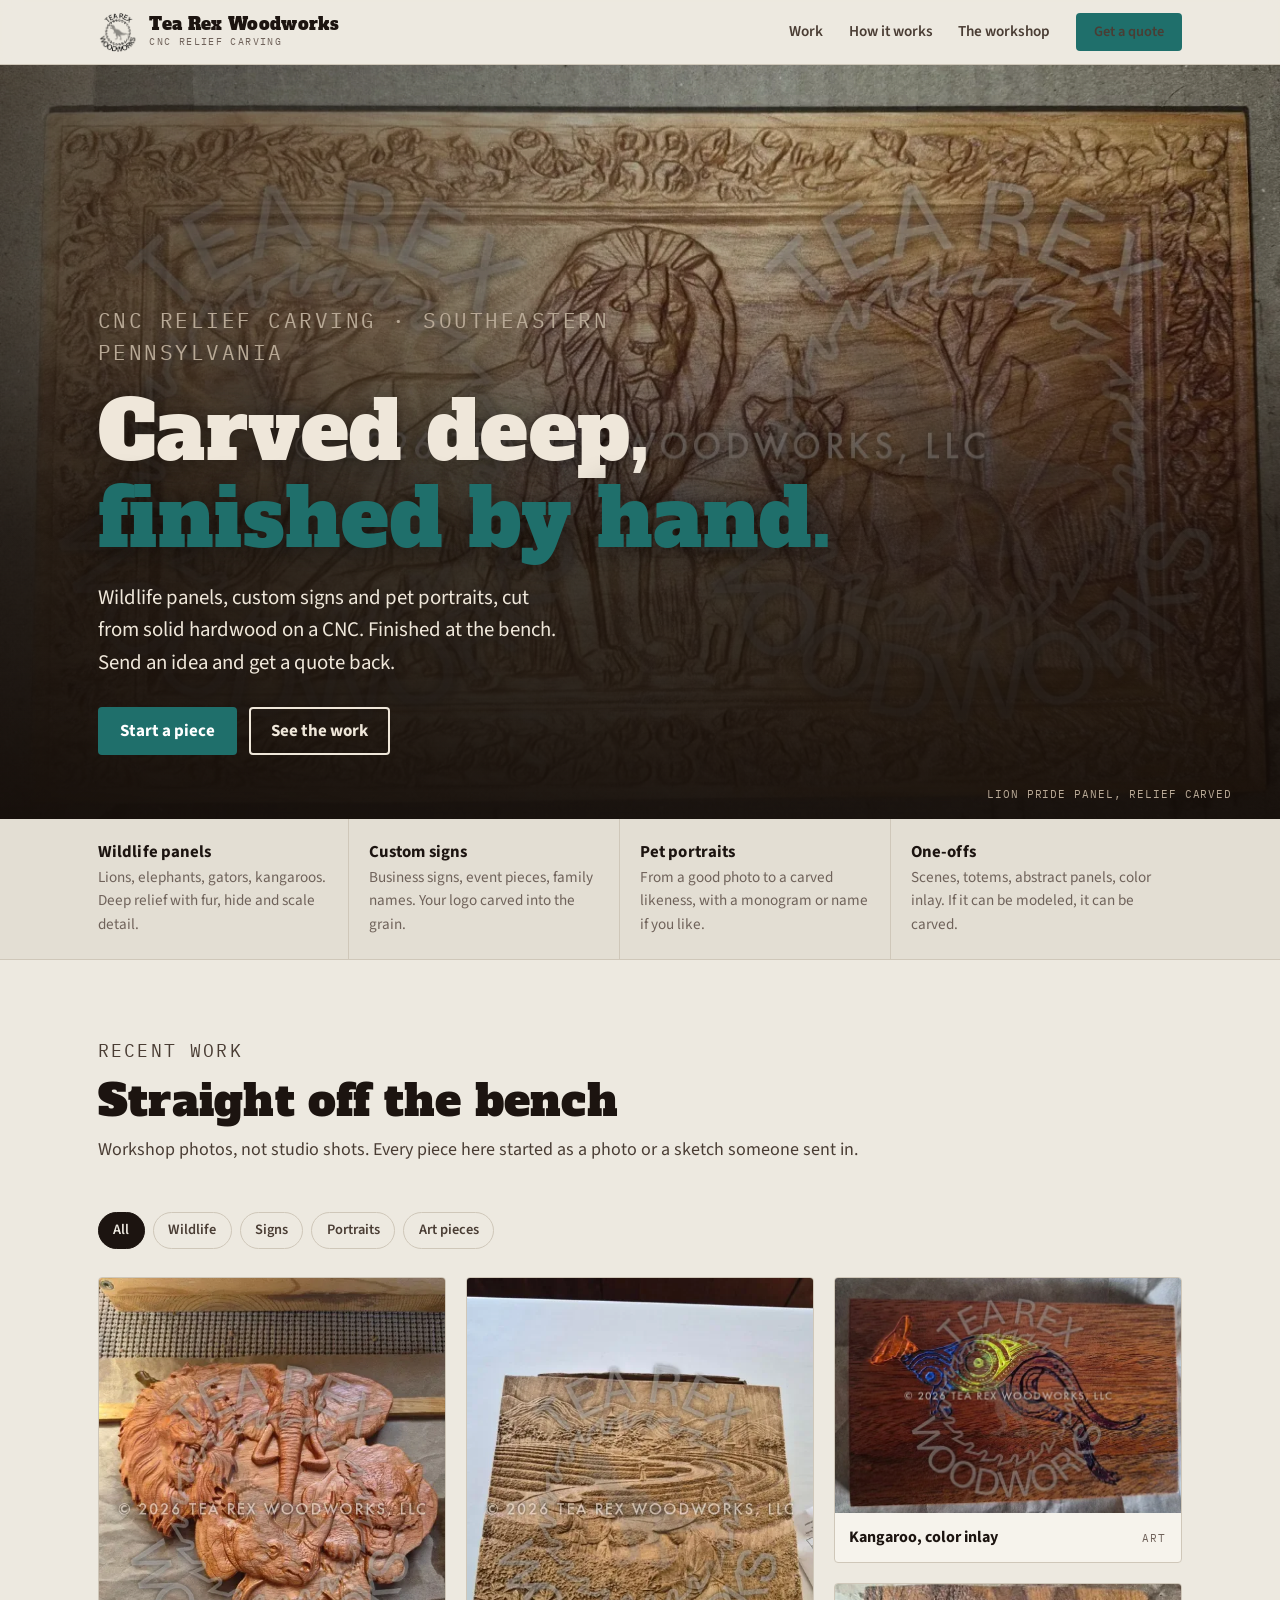
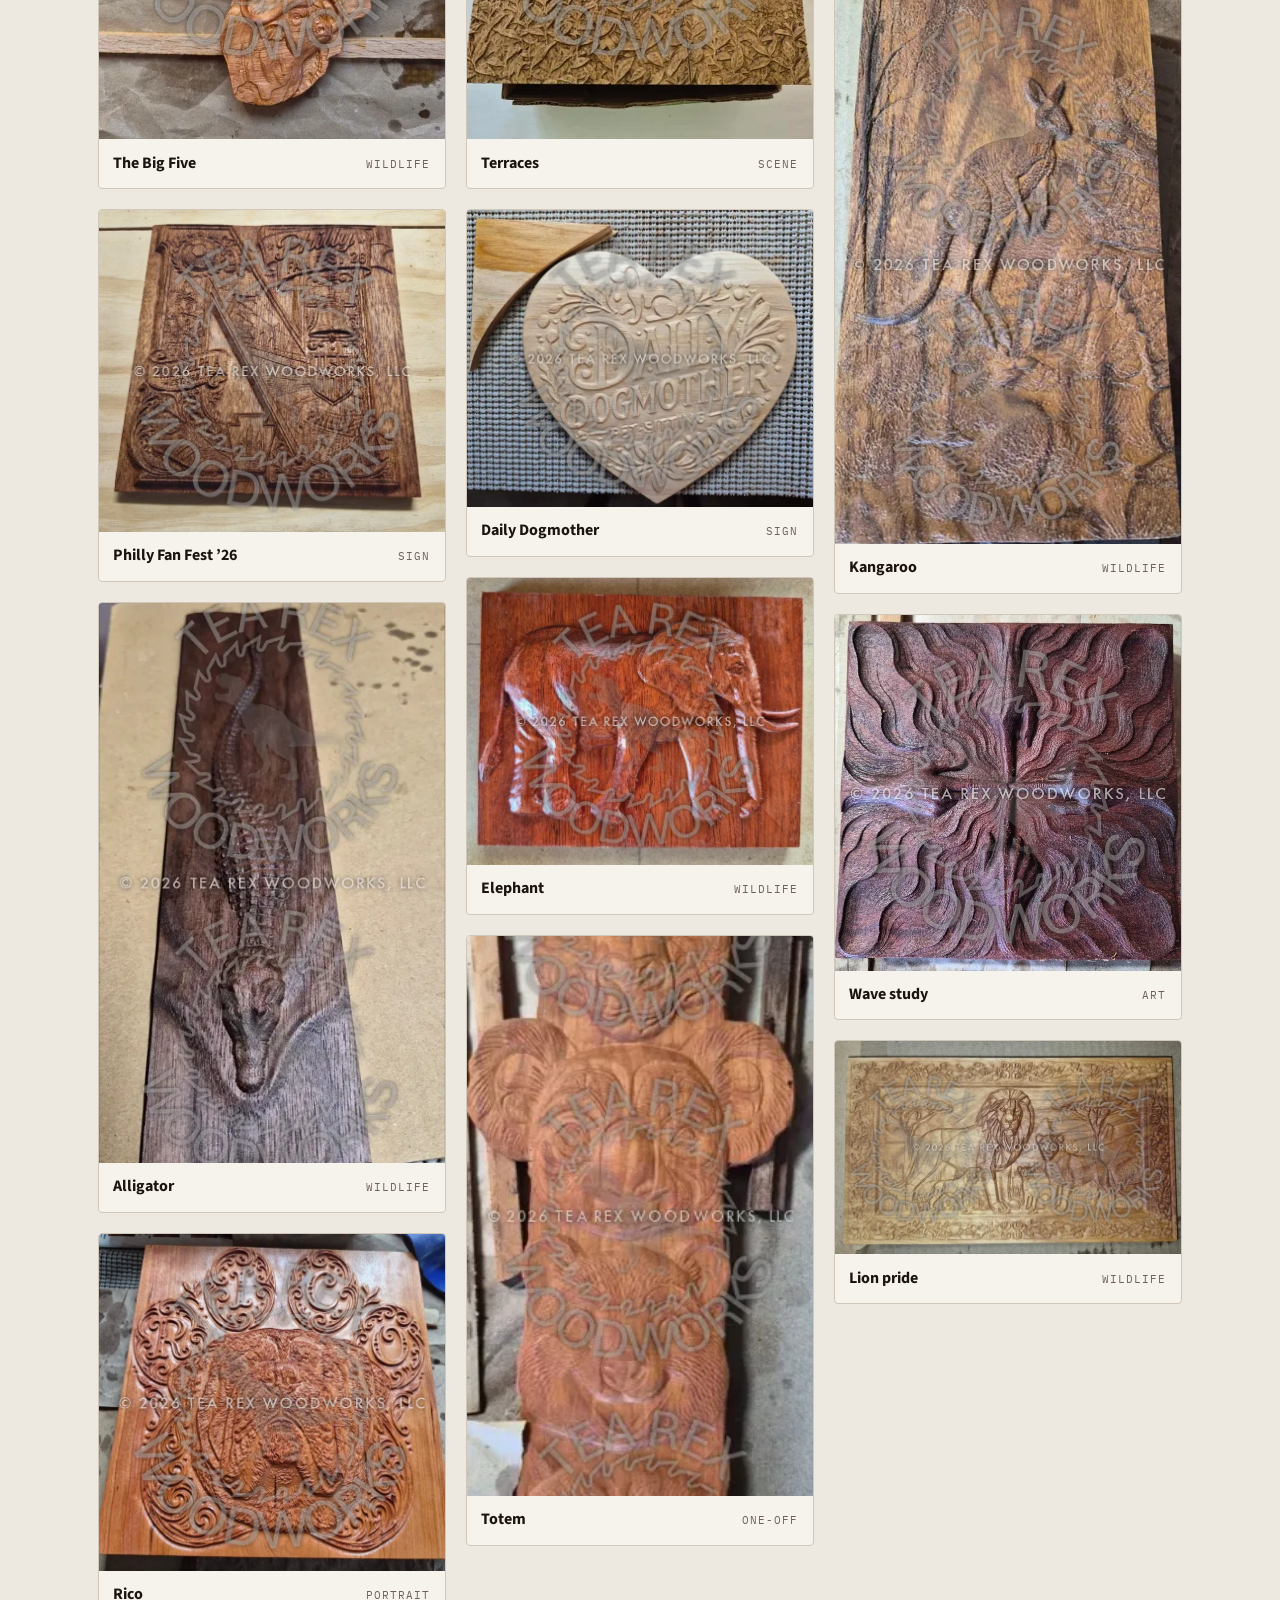
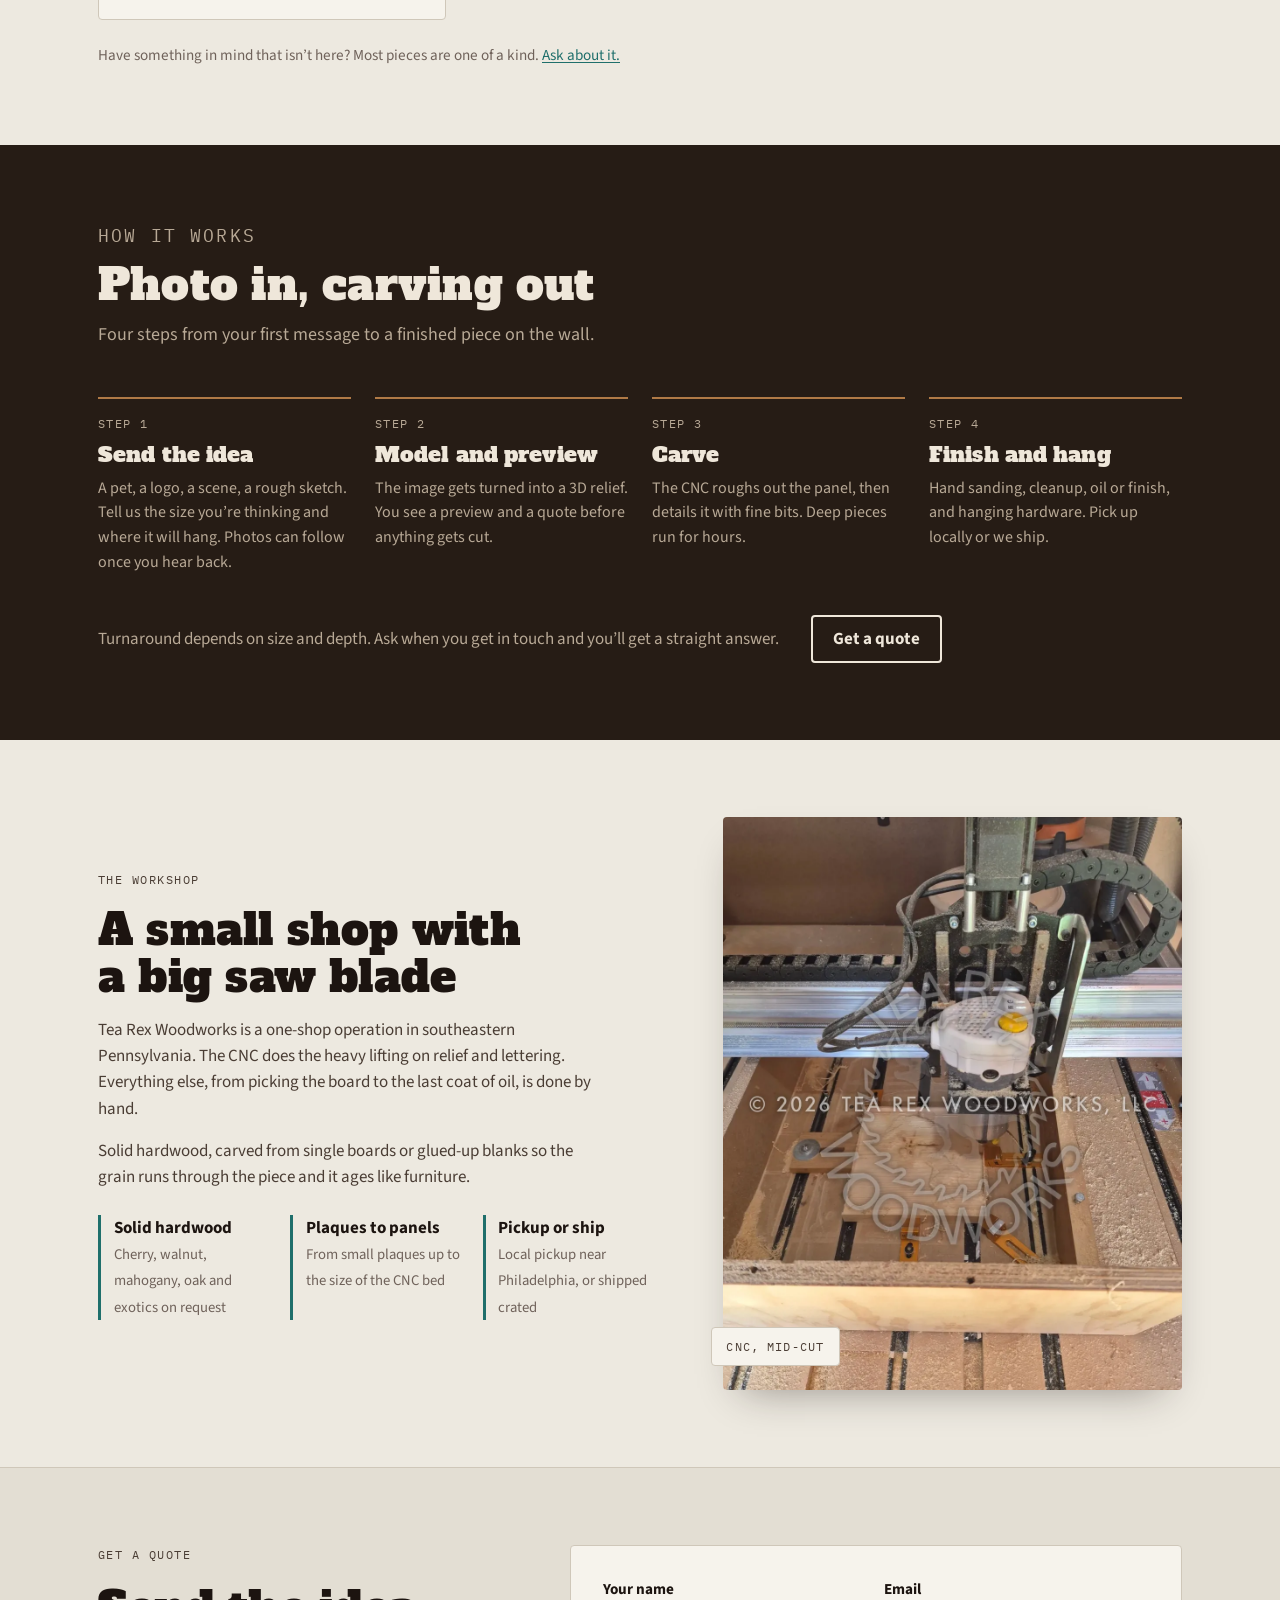
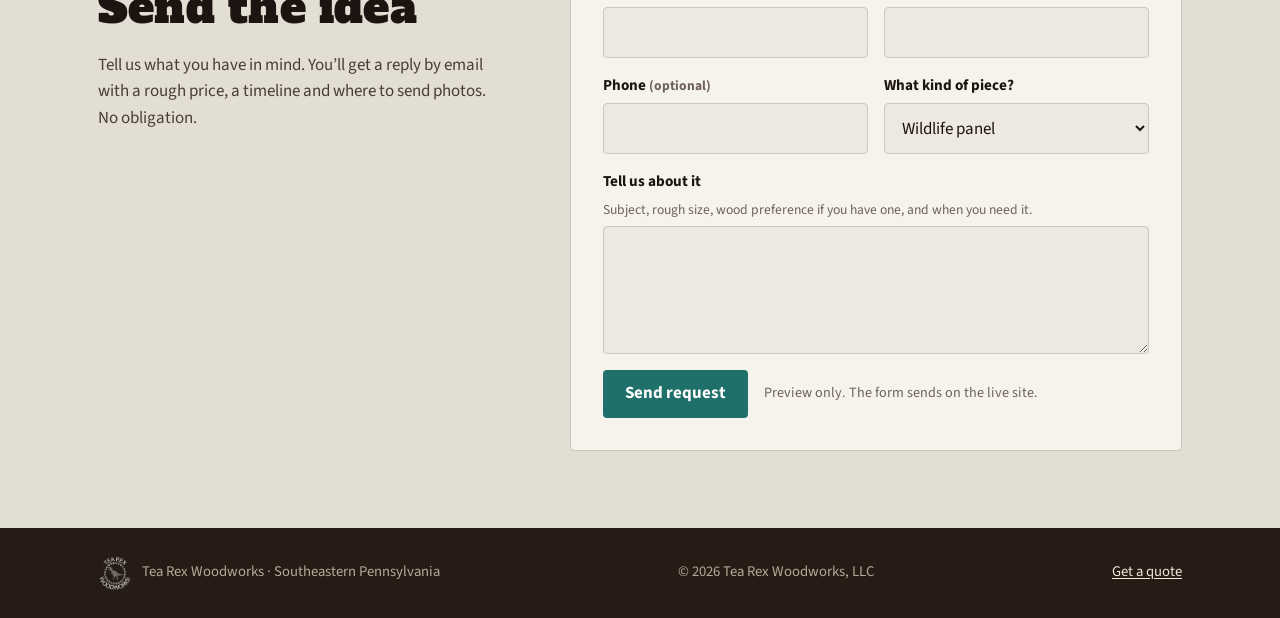
==== site/index.html @ a5a2b612 "copyright Signed-off-by: Kevin Griffin <griffin.kev@gmail.com>" ====
<!doctype html>
<html lang="en">
<head>
<meta charset="utf-8">
<meta name="viewport" content="width=device-width, initial-scale=1, viewport-fit=cover">
<title>Tea Rex Woodworks</title>
<meta name="description" content="CNC relief carvings, custom carved signs and pet portraits, cut from solid hardwood and hand-finished in southeastern Pennsylvania. Send an idea, get a quote.">
<meta property="og:title" content="Tea Rex Woodworks">
<meta property="og:description" content="Relief carvings, custom signs and portraits in solid hardwood. Carved deep, finished by hand.">
<meta property="og:image" content="img/lion-pride-v2-1400.webp">
<meta property="og:type" content="website">
<link rel="icon" href="img/logo-black.png" type="image/png">
<link rel="preconnect" href="https://fonts.googleapis.com">
<link rel="preconnect" href="https://fonts.gstatic.com" crossorigin>
<link rel="stylesheet" href="https://fonts.googleapis.com/css2?family=Alfa+Slab+One&family=IBM+Plex+Mono:wght@400;500&family=Source+Sans+3:ital,wght@0,400;0,600;0,700;1,400&display=swap">
<link rel="stylesheet" href="css/site.css?v=20260923c">
</head>
<body>
<a class="skip" href="#work">Skip to the work</a>

<header class="site-header">
  <div class="wrap">
    <a class="brand" href="#top" aria-label="Tea Rex Woodworks, home">
      <img src="img/logo-black.png" alt="" width="40" height="40" class="logo-light">
      <span class="brand-name">Tea Rex Woodworks<small>CNC relief carving</small></span>
    </a>
    <button class="nav-toggle" aria-expanded="false" aria-controls="nav" aria-label="Menu">
      <svg width="22" height="22" viewBox="0 0 22 22" fill="none" stroke="currentColor" stroke-width="2" stroke-linecap="round" aria-hidden="true"><path d="M3 6h16M3 11h16M3 16h16"/></svg>
    </button>
    <nav class="nav" id="nav" aria-label="Site">
      <a href="#work">Work</a>
      <a href="#process">How it works</a>
      <a href="#shop">The workshop</a>
      <a href="#contact" class="btn btn-primary">Get a quote</a>
    </nav>
  </div>
</header>

<main id="top">

  <section class="hero" aria-labelledby="hero-title">
    <img class="hero-img" src="img/lion-pride-v2-1400.webp" alt="Relief carving of a lion, lioness and cubs under acacia trees, framed by a carved vine border" width="1400" height="862" fetchpriority="high">
    <div class="wrap">
      <p class="eyebrow">CNC relief carving · Southeastern Pennsylvania</p>
      <h1 id="hero-title">Carved deep, <em>finished by hand.</em></h1>
      <p>Wildlife panels, custom signs and pet portraits, cut from solid hardwood on a CNC. Finished at the bench. Send an idea and get a quote back.</p>
      <div class="hero-cta">
        <a class="btn btn-primary" href="#contact">Start a piece</a>
        <a class="btn btn-ghost" href="#work">See the work</a>
      </div>
    </div>
    <span class="hero-caption">Lion pride panel, relief carved</span>
  </section>

  <section class="makes" aria-label="What we make">
    <div class="wrap">
      <div class="makes-item">
        <h3>Wildlife panels</h3>
        <p>Lions, elephants, gators, kangaroos. Deep relief with fur, hide and scale detail.</p>
      </div>
      <div class="makes-item">
        <h3>Custom signs</h3>
        <p>Business signs, event pieces, family names. Your logo carved into the grain.</p>
      </div>
      <div class="makes-item">
        <h3>Pet portraits</h3>
        <p>From a good photo to a carved likeness, with a monogram or name if you like.</p>
      </div>
      <div class="makes-item">
        <h3>One-offs</h3>
        <p>Scenes, totems, abstract panels, color inlay. If it can be modeled, it can be carved.</p>
      </div>
    </div>
  </section>

  <section class="section" id="work" aria-labelledby="work-title">
    <div class="wrap">
      <div class="section-head">
        <p class="eyebrow">Recent work</p>
        <h2 id="work-title">Straight off the bench</h2>
        <p>Workshop photos, not studio shots. Every piece here started as a photo or a sketch someone sent in.</p>
      </div>

      <div class="filters" role="group" aria-label="Filter the gallery">
        <button class="filter" data-filter="all" aria-pressed="true">All</button>
        <button class="filter" data-filter="wildlife" aria-pressed="false">Wildlife</button>
        <button class="filter" data-filter="signs" aria-pressed="false">Signs</button>
        <button class="filter" data-filter="portraits" aria-pressed="false">Portraits</button>
        <button class="filter" data-filter="art" aria-pressed="false">Art pieces</button>
      </div>

      <div class="gallery">
        <figure class="piece" data-kind="wildlife">
          <button type="button" data-full="img/big-five-v2-1400.webp"><img src="img/big-five-v2-700.webp" alt="Relief carving of the Big Five: lion, elephant, leopard, rhino and buffalo, arranged in one panel" width="700" height="933" loading="lazy"></button>
          <figcaption><strong>The Big Five</strong><span>Wildlife</span></figcaption>
        </figure>
        <figure class="piece" data-kind="signs">
          <button type="button" data-full="img/philly-sign-v2-1400.webp"><img src="img/philly-sign-v2-700.webp" alt="Carved sign for Philly Fan Fest 26 with a large letter N, soccer crest and Philadelphia landmarks" width="700" height="651" loading="lazy"></button>
          <figcaption><strong>Philly Fan Fest ’26</strong><span>Sign</span></figcaption>
        </figure>
        <figure class="piece" data-kind="wildlife">
          <button type="button" data-full="img/alligator-v2-1400.webp"><img src="img/alligator-v2-700.webp" alt="Tall narrow panel with an alligator carved in relief, viewed from above" width="700" height="1120" loading="lazy"></button>
          <figcaption><strong>Alligator</strong><span>Wildlife</span></figcaption>
        </figure>
        <figure class="piece" data-kind="portraits">
          <button type="button" data-full="img/rico-portrait-v2-1400.webp"><img src="img/rico-portrait-v2-700.webp" alt="Carved portrait of a dog named Rico inside a paw print, with the letters R I C O in the toes" width="700" height="683" loading="lazy"></button>
          <figcaption><strong>Rico</strong><span>Portrait</span></figcaption>
        </figure>
        <figure class="piece" data-kind="art">
          <button type="button" data-full="img/terraces-v2-1400.webp"><img src="img/terraces-v2-700.webp" alt="Relief carving of rice terraces with workers, a pagoda and mountains" width="700" height="933" loading="lazy"></button>
          <figcaption><strong>Terraces</strong><span>Scene</span></figcaption>
        </figure>
        <figure class="piece" data-kind="signs">
          <button type="button" data-full="img/dogmother-sign-v2-1400.webp"><img src="img/dogmother-sign-v2-700.webp" alt="Heart-shaped carved sign reading Daily Dogmother Pet Sitting with floral lettering" width="700" height="623" loading="lazy"></button>
          <figcaption><strong>Daily Dogmother</strong><span>Sign</span></figcaption>
        </figure>
        <figure class="piece" data-kind="wildlife">
          <button type="button" data-full="img/elephant-v2-1400.webp"><img src="img/elephant-v2-700.webp" alt="Elephant carved in relief on a reddish hardwood panel" width="700" height="582" loading="lazy"></button>
          <figcaption><strong>Elephant</strong><span>Wildlife</span></figcaption>
        </figure>
        <figure class="piece" data-kind="art">
          <button type="button" data-full="img/totem-v2-1400.webp"><img src="img/totem-v2-700.webp" alt="Tall carved totem with stacked animal faces" width="700" height="2013" loading="lazy"></button>
          <figcaption><strong>Totem</strong><span>One-off</span></figcaption>
        </figure>
        <figure class="piece" data-kind="art">
          <button type="button" data-full="img/kangaroo-color-v2-1400.webp"><img src="img/kangaroo-color-v2-700.webp" alt="Kangaroo in dot-work style carved into dark wood and filled with blue, yellow and orange color" width="700" height="476" loading="lazy"></button>
          <figcaption><strong>Kangaroo, color inlay</strong><span>Art</span></figcaption>
        </figure>
        <figure class="piece" data-kind="wildlife">
          <button type="button" data-full="img/kangaroo-relief-v2-1400.webp"><img src="img/kangaroo-relief-v2-700.webp" alt="Kangaroo carved in relief among bush and rocks on a figured hardwood board" width="700" height="1139" loading="lazy"></button>
          <figcaption><strong>Kangaroo</strong><span>Wildlife</span></figcaption>
        </figure>
        <figure class="piece" data-kind="art">
          <button type="button" data-full="img/wave-panel-v2-1400.webp"><img src="img/wave-panel-v2-700.webp" alt="Square panel of deep purple wood carved with flowing wave ridges meeting at the center" width="700" height="720" loading="lazy"></button>
          <figcaption><strong>Wave study</strong><span>Art</span></figcaption>
        </figure>
        <figure class="piece" data-kind="wildlife">
          <button type="button" data-full="img/lion-pride-v2-1400.webp"><img src="img/lion-pride-v2-700.webp" alt="Lion pride relief panel with a carved vine border" width="700" height="431" loading="lazy"></button>
          <figcaption><strong>Lion pride</strong><span>Wildlife</span></figcaption>
        </figure>
      </div>
      <p class="gallery-note">Have something in mind that isn’t here? Most pieces are one of a kind. <a href="#contact">Ask about it.</a></p>
    </div>
  </section>

  <section class="section process" id="process" aria-labelledby="process-title">
    <div class="wrap">
      <div class="section-head">
        <p class="eyebrow">How it works</p>
        <h2 id="process-title">Photo in, carving out</h2>
        <p>Four steps from your first message to a finished piece on the wall.</p>
      </div>
      <ol class="steps">
        <li class="step">
          <h3>Send the idea</h3>
          <p>A pet, a logo, a scene, a rough sketch. Tell us the size you’re thinking and where it will hang. Photos can follow once you hear back.</p>
        </li>
        <li class="step">
          <h3>Model and preview</h3>
          <p>The image gets turned into a 3D relief. You see a preview and a quote before anything gets cut.</p>
        </li>
        <li class="step">
          <h3>Carve</h3>
          <p>The CNC roughs out the panel, then details it with fine bits. Deep pieces run for hours.</p>
        </li>
        <li class="step">
          <h3>Finish and hang</h3>
          <p>Hand sanding, cleanup, oil or finish, and hanging hardware. Pick up locally or we ship.</p>
        </li>
      </ol>
      <div class="process-foot">
        <p>Turnaround depends on size and depth. Ask when you get in touch and you’ll get a straight answer.</p>
        <a class="btn btn-ghost" href="#contact">Get a quote</a>
      </div>
    </div>
  </section>

  <section class="section shop" id="shop" aria-labelledby="shop-title">
    <div class="wrap">
      <div class="shop-copy">
        <p class="eyebrow">The workshop</p>
        <h2 id="shop-title">A small shop with a big saw blade</h2>
        <p>Tea Rex Woodworks is a one-shop operation in southeastern Pennsylvania. The CNC does the heavy lifting on relief and lettering. Everything else, from picking the board to the last coat of oil, is done by hand.</p>
        <p>Solid hardwood, carved from single boards or glued-up blanks so the grain runs through the piece and it ages like furniture.</p>
        <ul class="facts">
          <li><strong>Solid hardwood</strong><span>Cherry, walnut, mahogany, oak and exotics on request</span></li>
          <li><strong>Plaques to panels</strong><span>From small plaques up to the size of the CNC bed</span></li>
          <li><strong>Pickup or ship</strong><span>Local pickup near Philadelphia, or shipped crated</span></li>
        </ul>
      </div>
      <div class="shop-img">
        <img src="img/cnc-shop-v2-1400.webp" alt="The CNC router mid-cut, spindle over a hardwood blank with the gantry and dust in view" width="1400" height="1867" loading="lazy">
        <span class="badge">CNC, mid-cut</span>
      </div>
    </div>
  </section>

  <section class="section contact" id="contact" aria-labelledby="contact-title">
    <div class="wrap">
      <div class="contact-side">
        <p class="eyebrow">Get a quote</p>
        <h2 id="contact-title">Send the idea</h2>
        <p>Tell us what you have in mind. You’ll get a reply by email with a rough price, a timeline and where to send photos. No obligation.</p>
      </div>
      <form class="form" id="quote-form" action="contact.php" method="POST">
        <p class="form-status" id="form-status" role="status" hidden></p>
        <input type="hidden" name="_t" id="f-t" value="">
        <input type="text" name="_honey" class="honey" tabindex="-1" autocomplete="off" aria-hidden="true">
        <div class="form-row">
          <div class="field">
            <label for="f-name">Your name</label>
            <input id="f-name" name="name" type="text" autocomplete="name" required maxlength="120">
          </div>
          <div class="field">
            <label for="f-email">Email</label>
            <input id="f-email" name="email" type="email" autocomplete="email" required>
          </div>
        </div>
        <div class="form-row">
          <div class="field">
            <label for="f-phone">Phone <small>(optional)</small></label>
            <input id="f-phone" name="phone" type="tel" autocomplete="tel">
          </div>
          <div class="field">
            <label for="f-kind">What kind of piece?</label>
            <select id="f-kind" name="kind">
              <option>Wildlife panel</option>
              <option>Custom sign</option>
              <option>Pet portrait</option>
              <option>Something else</option>
            </select>
          </div>
        </div>
        <div class="field">
          <label for="f-details">Tell us about it</label>
          <small>Subject, rough size, wood preference if you have one, and when you need it.</small>
          <textarea id="f-details" name="details" required minlength="8"></textarea>
        </div>
        <div class="form-foot">
          <button class="btn btn-primary" type="submit">Send request</button>
          <small id="form-note">Replies come from the shop’s email, usually within a couple of days.</small>
        </div>
      </form>
    </div>
  </section>

</main>

<footer class="site-footer">
  <div class="wrap">
    <div class="footer-brand">
      <img src="img/logo-white.png" alt="" width="34" height="34">
      <span>Tea Rex Woodworks · Southeastern Pennsylvania</span>
    </div>
    <span>&copy; 2026 Tea Rex Woodworks, LLC</span>
    <span><a href="#contact">Get a quote</a></span>
  </div>
</footer>

<dialog class="lightbox" id="lightbox" aria-label="Larger view">
  <div class="lightbox-inner">
    <img alt="">
    <div class="lightbox-bar">
      <button type="button" data-prev aria-label="Previous">&#8592;</button>
      <span class="lightbox-caption"></span>
      <button type="button" data-next aria-label="Next">&#8594;</button>
      <button type="button" data-close aria-label="Close">&#215;</button>
    </div>
  </div>
</dialog>

<script src="js/site.js?v=20260923c" defer></script>
</body>
</html>
---- site/css/site.css ----
/* Tea Rex Woodworks — site styles
   Tokens first (light), then dark overrides. Components only use tokens. */

:root {
  --ink: #1c1410;
  --ink-2: #4a3d34;
  --muted: #6f625a;
  --ground: #ede9e0;
  --ground-2: #e3ded3;
  --surface: #f6f3ec;
  --line: #cfc7b9;
  --dark: #261c15;
  --dark-2: #33261d;
  --on-dark: #efe7da;
  --on-dark-muted: #b8a996;
  --accent: #1f6f6b;
  --accent-ink: #ffffff;
  --accent-soft: #d9ebe9;
  --wood: #b07a46;
  --focus: #1f6f6b;
  --shadow: 0 18px 40px -20px rgba(28, 20, 16, .45);
  --logo-invert: 0;

  --display: "Alfa Slab One", "Rockwell", "Roboto Slab", Georgia, serif;
  --body: "Source Sans 3", "Source Sans Pro", "Helvetica Neue", Arial, sans-serif;
  --mono: "IBM Plex Mono", "SFMono-Regular", Menlo, Consolas, monospace;

  --measure: 62ch;
  --gutter: clamp(16px, 4vw, 48px);
  --wrap: 1180px;
  --radius: 4px;
  color-scheme: light;
}

@media (prefers-color-scheme: dark) {
  :root:not([data-theme="light"]) {
    --ink: #efe7da;
    --ink-2: #d5c9b8;
    --muted: #a99b88;
    --ground: #17110e;
    --ground-2: #1f1712;
    --surface: #241b15;
    --line: #3f3128;
    --dark: #0f0b09;
    --dark-2: #1a1310;
    --on-dark: #efe7da;
    --on-dark-muted: #a99b88;
    --accent: #5fb8b1;
    --accent-ink: #0f1c1b;
    --accent-soft: #1d3634;
    --wood: #c8905a;
    --focus: #5fb8b1;
    --shadow: 0 18px 40px -20px rgba(0, 0, 0, .8);
    --logo-invert: 1;
    color-scheme: dark;
  }
}
:root[data-theme="dark"] {
  --ink: #efe7da;
  --ink-2: #d5c9b8;
  --muted: #a99b88;
  --ground: #17110e;
  --ground-2: #1f1712;
  --surface: #241b15;
  --line: #3f3128;
  --dark: #0f0b09;
  --dark-2: #1a1310;
  --on-dark: #efe7da;
  --on-dark-muted: #a99b88;
  --accent: #5fb8b1;
  --accent-ink: #0f1c1b;
  --accent-soft: #1d3634;
  --wood: #c8905a;
  --focus: #5fb8b1;
  --shadow: 0 18px 40px -20px rgba(0, 0, 0, .8);
  --logo-invert: 1;
  color-scheme: dark;
}

/* ---------- base ---------- */
*, *::before, *::after { box-sizing: border-box; }
html { scroll-behavior: smooth; -webkit-text-size-adjust: 100%; }
@media (prefers-reduced-motion: reduce) {
  html { scroll-behavior: auto; }
  *, *::before, *::after { animation: none !important; transition: none !important; }
}
body {
  margin: 0;
  background: var(--ground);
  color: var(--ink);
  font-family: var(--body);
  font-size: 1.0625rem;
  line-height: 1.55;
  font-optical-sizing: auto;
}
img { max-width: 100%; height: auto; display: block; }
a { color: var(--accent); text-underline-offset: .15em; }
a:hover { text-decoration-thickness: 2px; }
:focus-visible { outline: 3px solid var(--focus); outline-offset: 3px; }
button { font: inherit; }
h1, h2, h3 { font-family: var(--display); font-weight: 400; line-height: 1.08; margin: 0; text-wrap: balance; letter-spacing: .005em; }
h2 { font-size: clamp(1.75rem, 1.2rem + 2.4vw, 2.75rem); }
h3 { font-size: 1.25rem; font-family: var(--body); font-weight: 700; line-height: 1.25; }
p { margin: 0; max-width: var(--measure); }
.eyebrow {
  font-family: var(--mono);
  font-size: .78rem;
  letter-spacing: .12em;
  text-transform: uppercase;
  color: var(--wood);
}
.wrap { width: min(var(--wrap), 100%); margin-inline: auto; padding-inline: var(--gutter); }
.section { padding-block: clamp(3.5rem, 6vw, 6.5rem); }
/* Anchor targets clear the sticky header. */
.section, .makes, #quote-form, #top { scroll-margin-top: 72px; }
.section-head { display: grid; gap: .75rem; margin-bottom: clamp(2rem, 4vw, 3rem); }
.section-head p { color: var(--ink-2); font-size: 1.125rem; max-width: none; }
.skip {
  position: absolute; left: 1rem; top: -4rem; z-index: 100;
  background: var(--accent); color: var(--accent-ink); padding: .5rem .9rem; border-radius: var(--radius);
}
.skip:focus { top: 1rem; }

/* ---------- buttons ---------- */
.btn {
  display: inline-flex; align-items: center; gap: .5rem;
  padding: .8rem 1.25rem;
  border-radius: var(--radius);
  border: 2px solid transparent;
  font-weight: 700; text-decoration: none; cursor: pointer;
  line-height: 1.1;
  transition: transform .15s ease, background-color .15s ease, border-color .15s ease;
}
.btn:hover { transform: translateY(-1px); }
.btn-primary { background: var(--accent); color: var(--accent-ink); }
.btn-primary:hover { text-decoration: none; }
.btn-ghost { background: transparent; color: inherit; border-color: currentColor; }
.btn-ghost:hover { text-decoration: none; }

/* ---------- header ---------- */
.site-header {
  position: sticky; top: env(safe-area-inset-top, 0px); z-index: 50;
  background: color-mix(in srgb, var(--ground) 88%, transparent);
  backdrop-filter: blur(10px); -webkit-backdrop-filter: blur(10px);
  border-bottom: 1px solid var(--line);
}
.site-header .wrap { display: flex; align-items: center; justify-content: space-between; gap: 1rem; min-height: 64px; }
.brand { display: flex; align-items: center; gap: .7rem; text-decoration: none; color: var(--ink); }
.brand img { width: 40px; height: 40px; filter: invert(var(--logo-invert)); }
.brand-name { font-family: var(--display); font-size: 1.05rem; letter-spacing: .02em; line-height: 1; }
.brand-name small { display: block; font-family: var(--mono); font-size: .62rem; letter-spacing: .14em; color: var(--muted); margin-top: .25rem; text-transform: uppercase; }
.nav { display: flex; align-items: center; gap: clamp(.75rem, 2vw, 1.75rem); }
.nav a { color: var(--ink-2); text-decoration: none; font-weight: 600; font-size: .95rem; }
.nav a:hover { color: var(--accent); }
.nav .btn { padding: .55rem 1rem; font-size: .9rem; }
.nav-toggle { display: none; }
@media (max-width: 760px) {
  .nav-toggle {
    display: inline-grid; place-items: center; width: 44px; height: 44px;
    background: none; border: 1px solid var(--line); border-radius: var(--radius); color: var(--ink); cursor: pointer;
  }
  .nav {
    position: absolute; left: 0; right: 0; top: 100%;
    flex-direction: column; align-items: stretch; gap: 0;
    background: var(--surface); border-bottom: 1px solid var(--line);
    padding: .5rem var(--gutter) 1rem;
  }
  .nav[hidden] { display: none; }
  .nav a { padding: .8rem 0; border-bottom: 1px solid var(--line); }
  .nav .btn { margin-top: .75rem; justify-content: center; border-bottom: 0; }
}

/* ---------- hero ---------- */
.hero { position: relative; background: var(--dark); color: var(--on-dark); overflow: hidden; }
.hero-img { position: absolute; inset: 0; width: 100%; height: 100%; object-fit: cover; object-position: center 40%; opacity: .92; }
.hero::after {
  content: ""; position: absolute; inset: 0;
  background:
    linear-gradient(to top, rgba(20, 13, 9, .95) 0%, rgba(20, 13, 9, .72) 38%, rgba(20, 13, 9, .18) 70%, rgba(20, 13, 9, .05) 100%),
    linear-gradient(to right, rgba(20, 13, 9, .55), transparent 60%);
}
.hero .wrap {
  position: relative; z-index: 1;
  display: grid; gap: 1.25rem;
  padding-block: clamp(9rem, 22vw, 15rem) clamp(2.5rem, 5vw, 4rem);
}
.hero .eyebrow { color: var(--on-dark-muted); }
.hero h1 {
  font-size: clamp(2.4rem, 1.6rem + 4.6vw, 5rem);
  max-width: 14ch;
  text-shadow: 0 2px 30px rgba(0, 0, 0, .45);
}
.hero h1 em { font-style: normal; color: var(--accent); }
.hero p { font-size: clamp(1.05rem, 1rem + .5vw, 1.3rem); color: var(--on-dark); max-width: 46ch; }
.hero-cta { display: flex; flex-wrap: wrap; gap: .75rem; margin-top: .5rem; }
.hero .btn-ghost { color: var(--on-dark); }
.hero-caption {
  position: absolute; right: var(--gutter); bottom: 1rem; z-index: 1;
  font-family: var(--mono); font-size: .7rem; letter-spacing: .08em; text-transform: uppercase; color: var(--on-dark-muted);
}
@media (max-width: 640px) { .hero-caption { display: none; } }

/* ---------- what we make (strip) ---------- */
.makes { border-bottom: 1px solid var(--line); background: var(--ground-2); }
.makes .wrap { display: grid; grid-template-columns: repeat(auto-fit, minmax(210px, 1fr)); gap: 0; }
.makes-item { padding: 1.4rem 1.25rem 1.4rem 0; border-right: 1px solid var(--line); margin-right: 1.25rem; }
.makes-item:last-child { border-right: 0; margin-right: 0; }
.makes-item h3 { font-size: 1.05rem; margin-bottom: .2rem; }
.makes-item p { color: var(--muted); font-size: .95rem; }
@media (max-width: 760px) {
  .makes-item { border-right: 0; margin-right: 0; border-bottom: 1px solid var(--line); padding: 1rem 0; }
  .makes-item:last-child { border-bottom: 0; }
}

/* ---------- gallery ---------- */
.filters { display: flex; flex-wrap: wrap; gap: .5rem; margin-bottom: 1.75rem; }
.filter {
  background: transparent; color: var(--ink-2); border: 1px solid var(--line);
  border-radius: 999px; padding: .4rem .9rem; cursor: pointer; font-weight: 600; font-size: .9rem;
}
.filter[aria-pressed="true"] { background: var(--ink); color: var(--ground); border-color: var(--ink); }
.filter:hover { border-color: var(--ink-2); }
.gallery { columns: 3; column-gap: 1.25rem; }
@media (max-width: 960px) { .gallery { columns: 2; } }
@media (max-width: 560px) { .gallery { columns: 1; } }
.piece {
  break-inside: avoid; margin: 0 0 1.25rem;
  background: var(--surface); border: 1px solid var(--line); border-radius: var(--radius); overflow: hidden;
}
.piece[hidden] { display: none; }
.piece button {
  display: block; width: 100%; padding: 0; margin: 0; border: 0; background: none; cursor: zoom-in; text-align: left; color: inherit;
}
.piece img { width: 100%; max-height: 560px; object-fit: cover; transition: transform .35s ease; }
.piece button:hover img { transform: scale(1.02); }
.piece figcaption { display: flex; justify-content: space-between; align-items: baseline; gap: 1rem; padding: .7rem .9rem .8rem; }
.piece figcaption strong { font-weight: 700; font-size: 1rem; }
.piece figcaption span { font-family: var(--mono); font-size: .7rem; letter-spacing: .1em; text-transform: uppercase; color: var(--muted); white-space: nowrap; }
.gallery-note { margin-top: 1.5rem; color: var(--muted); font-size: .95rem; max-width: none; }

/* ---------- lightbox ---------- */
.lightbox { border: 0; padding: 0; background: transparent; max-width: min(96vw, 1400px); max-height: 96vh; }
.lightbox::backdrop { background: rgba(10, 6, 4, .92); }
.lightbox-inner { display: grid; gap: .75rem; justify-items: center; }
.lightbox img { max-height: 84vh; width: auto; max-width: 96vw; border-radius: var(--radius); box-shadow: var(--shadow); }
.lightbox-bar { display: flex; gap: 1rem; align-items: center; color: #efe7da; font-family: var(--mono); font-size: .85rem; }
.lightbox-bar button {
  background: rgba(255, 255, 255, .1); color: #efe7da; border: 1px solid rgba(255, 255, 255, .3);
  border-radius: 999px; width: 40px; height: 40px; cursor: pointer;
}
.lightbox-bar button:hover { background: rgba(255, 255, 255, .22); }

/* ---------- process ---------- */
.process { background: var(--dark); color: var(--on-dark); }
.process .eyebrow { color: var(--wood); }
.process .section-head p { color: var(--on-dark-muted); }
.steps { display: grid; grid-template-columns: repeat(4, 1fr); gap: 1.5rem; counter-reset: step; list-style: none; margin: 0; padding: 0; }
@media (max-width: 960px) { .steps { grid-template-columns: repeat(2, 1fr); } }
@media (max-width: 520px) { .steps { grid-template-columns: 1fr; } }
.step { border-top: 2px solid var(--wood); padding-top: 1rem; display: grid; gap: .5rem; align-content: start; }
.step::before {
  counter-increment: step; content: "Step " counter(step);
  font-family: var(--mono); font-size: .72rem; letter-spacing: .12em; text-transform: uppercase; color: var(--on-dark-muted);
}
.step h3 { font-family: var(--display); font-weight: 400; font-size: 1.35rem; }
.step p { color: var(--on-dark-muted); font-size: 1rem; }
.process-foot { margin-top: 2.5rem; display: flex; flex-wrap: wrap; gap: 1rem 2rem; align-items: center; color: var(--on-dark-muted); }
.process-foot p { max-width: none; }
.process-foot .btn-ghost { color: var(--on-dark); }

/* ---------- shop / about ---------- */
.shop .wrap { display: grid; grid-template-columns: 1.1fr .9fr; gap: clamp(2rem, 5vw, 5rem); align-items: center; }
@media (max-width: 860px) { .shop .wrap { grid-template-columns: 1fr; } }
.shop-copy { display: grid; gap: 1rem; }
.shop-copy p { color: var(--ink-2); }
.shop-img { position: relative; }
.shop-img img { border-radius: var(--radius); box-shadow: var(--shadow); aspect-ratio: 4 / 5; object-fit: cover; width: 100%; }
.shop-img .badge {
  position: absolute; left: -.75rem; bottom: 1.5rem;
  background: var(--surface); border: 1px solid var(--line); border-radius: var(--radius);
  padding: .6rem .9rem; font-family: var(--mono); font-size: .72rem; letter-spacing: .1em; text-transform: uppercase; color: var(--ink-2);
  box-shadow: var(--shadow);
}
.facts { display: grid; grid-template-columns: repeat(3, 1fr); gap: 1rem; margin-top: .5rem; padding: 0; list-style: none; }
@media (max-width: 480px) { .facts { grid-template-columns: 1fr; } }
.facts li { border-left: 3px solid var(--accent); padding-left: .8rem; }
.facts strong { display: block; font-weight: 700; }
.facts span { color: var(--muted); font-size: .92rem; }

/* ---------- contact ---------- */
.contact { background: var(--ground-2); border-top: 1px solid var(--line); }
.contact .wrap { display: grid; grid-template-columns: .8fr 1.2fr; gap: clamp(2rem, 5vw, 5rem); }
@media (max-width: 860px) { .contact .wrap { grid-template-columns: 1fr; } }
.contact-side { display: grid; gap: 1.25rem; align-content: start; }
.contact-side p { color: var(--ink-2); }
.direct-line { font-weight: 700; font-size: 1.15rem; }
.direct-line a { color: var(--ink); text-decoration: none; }
.direct-line a:hover { color: var(--accent); }
.form { display: grid; gap: 1rem; background: var(--surface); border: 1px solid var(--line); border-radius: var(--radius); padding: clamp(1.25rem, 3vw, 2rem); }
.form-row { display: grid; grid-template-columns: 1fr 1fr; gap: 1rem; }
@media (max-width: 520px) { .form-row { grid-template-columns: 1fr; } }
.field { display: grid; gap: .35rem; }
.field label { font-weight: 700; font-size: .95rem; }
.field small { color: var(--muted); font-size: .85rem; }
.field input, .field select, .field textarea {
  font: inherit; color: var(--ink); background: var(--ground);
  border: 1px solid var(--line); border-radius: var(--radius); padding: .7rem .8rem; width: 100%;
}
.field textarea { min-height: 8rem; resize: vertical; }
.field input:focus, .field select:focus, .field textarea:focus { border-color: var(--accent); }
.form-foot { display: flex; flex-wrap: wrap; align-items: center; gap: 1rem; }
.form-foot small { color: var(--muted); }
.form-status { padding: .7rem .9rem; border-radius: var(--radius); font-weight: 600; border: 1px solid var(--line); outline: none; }
.form-status.is-ok { background: var(--accent-soft); color: var(--ink); border-color: var(--accent); }
.form-status.is-err { background: var(--surface); color: var(--ink); border-color: var(--wood); }
.honey { position: absolute; left: -9999px; }

/* ---------- footer ---------- */
.site-footer { background: var(--dark); color: var(--on-dark-muted); font-size: .92rem; }
.site-footer .wrap { display: flex; flex-wrap: wrap; justify-content: space-between; align-items: center; gap: 1rem; padding-block: 1.75rem; }
.site-footer a { color: var(--on-dark); }
.site-footer img { width: 34px; height: 34px; opacity: .85; }
.footer-brand { display: flex; align-items: center; gap: .6rem; }
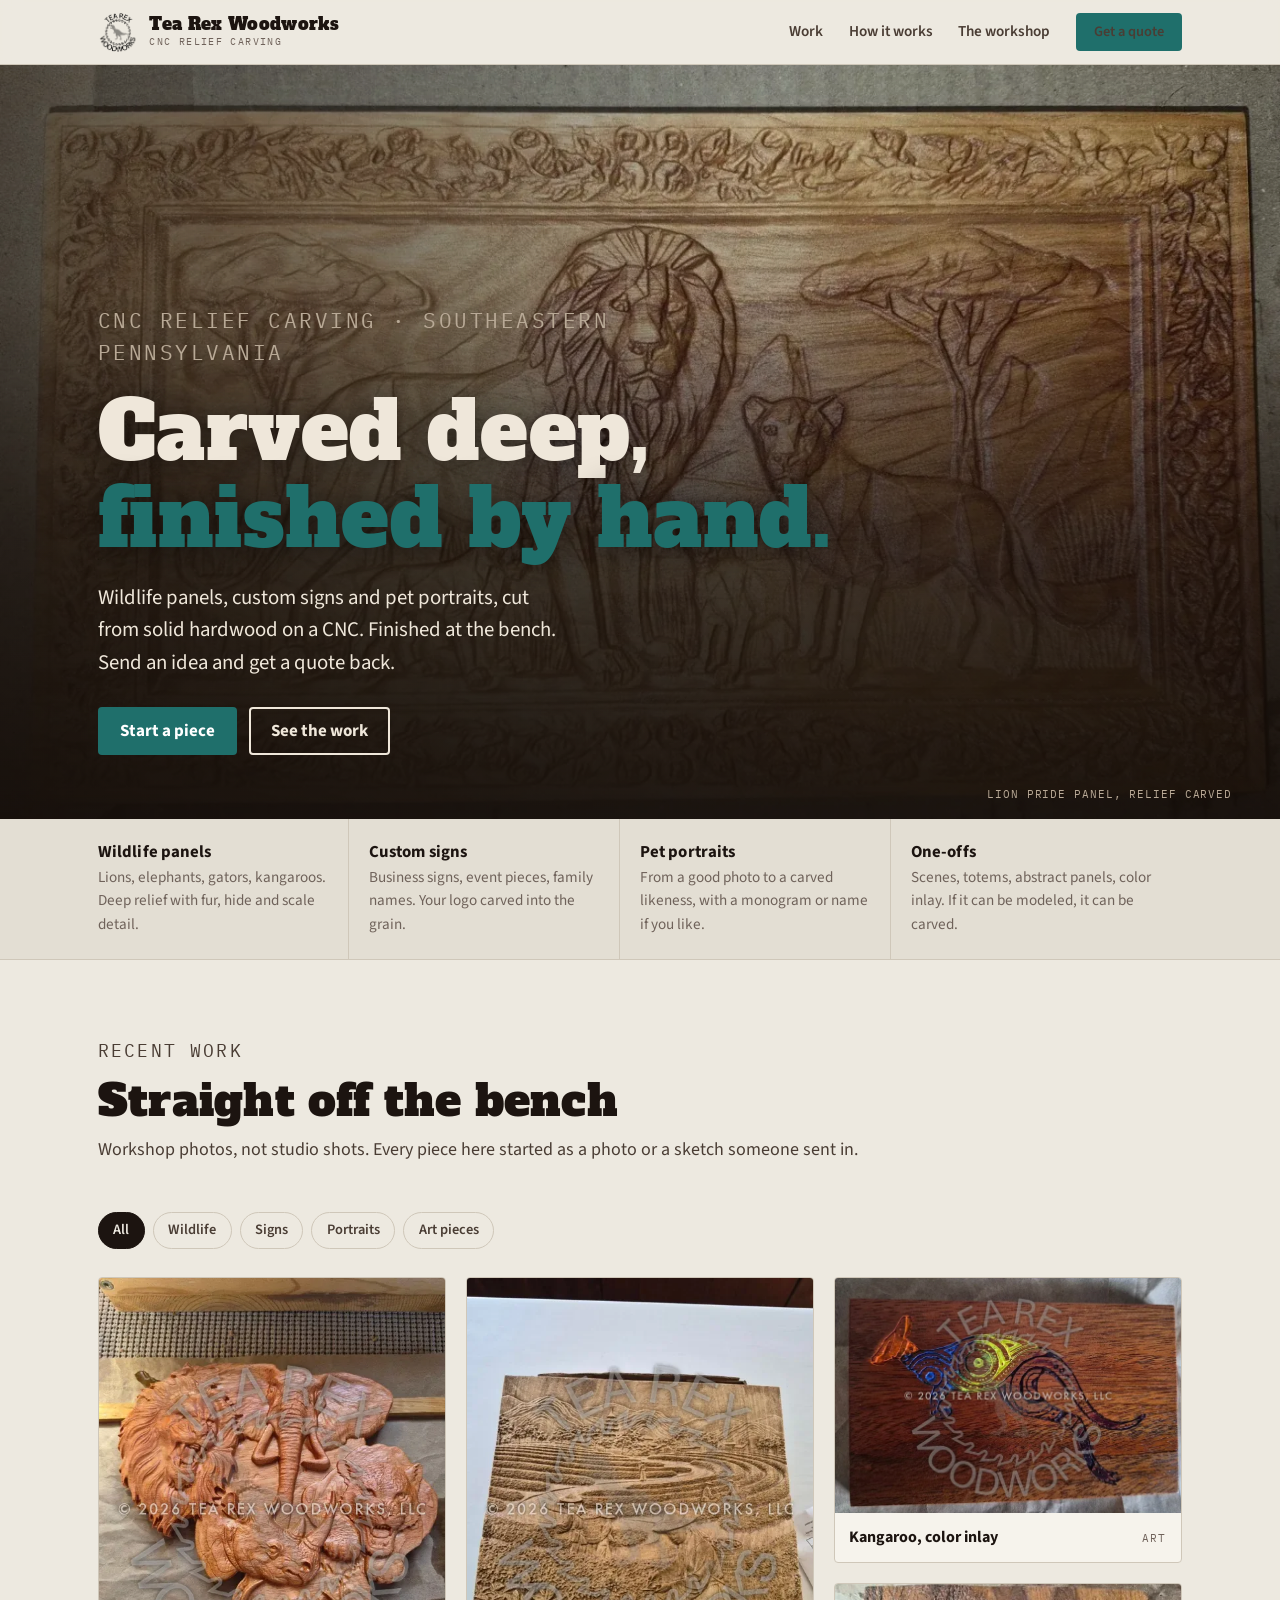
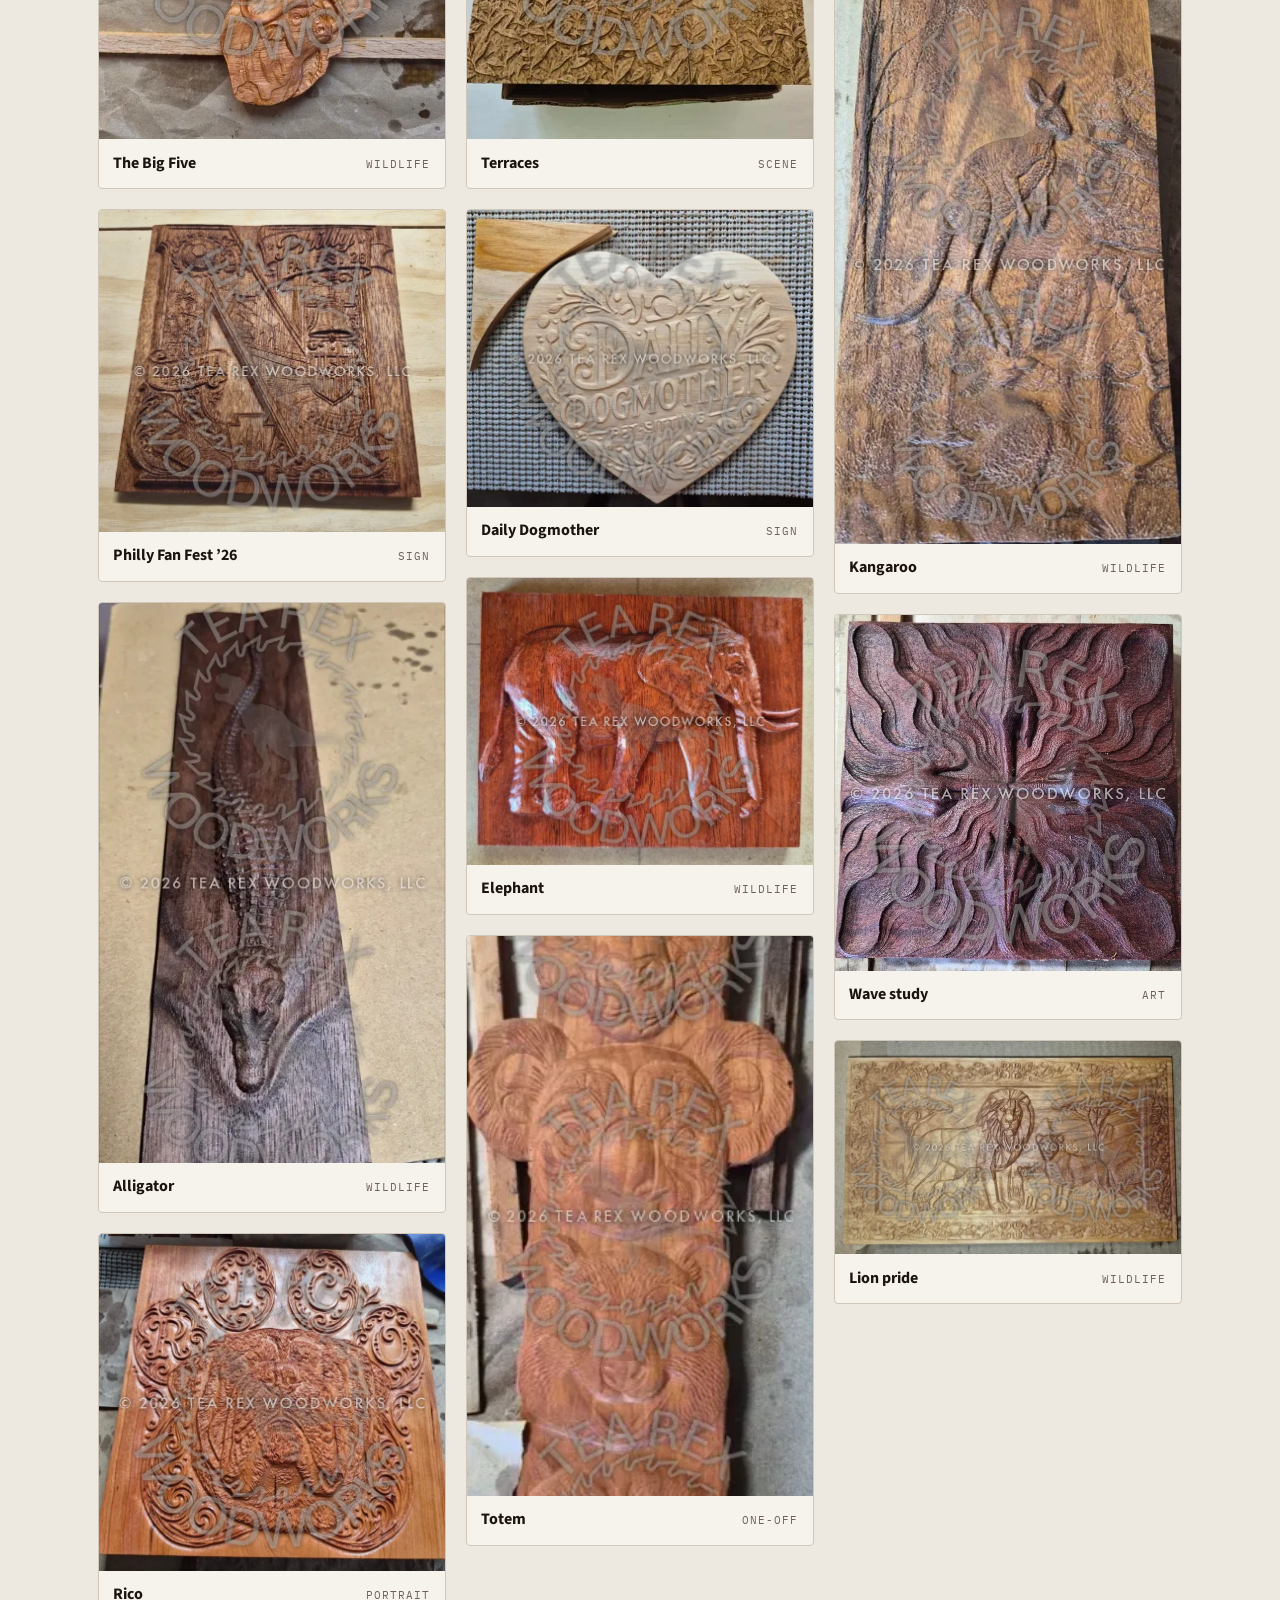
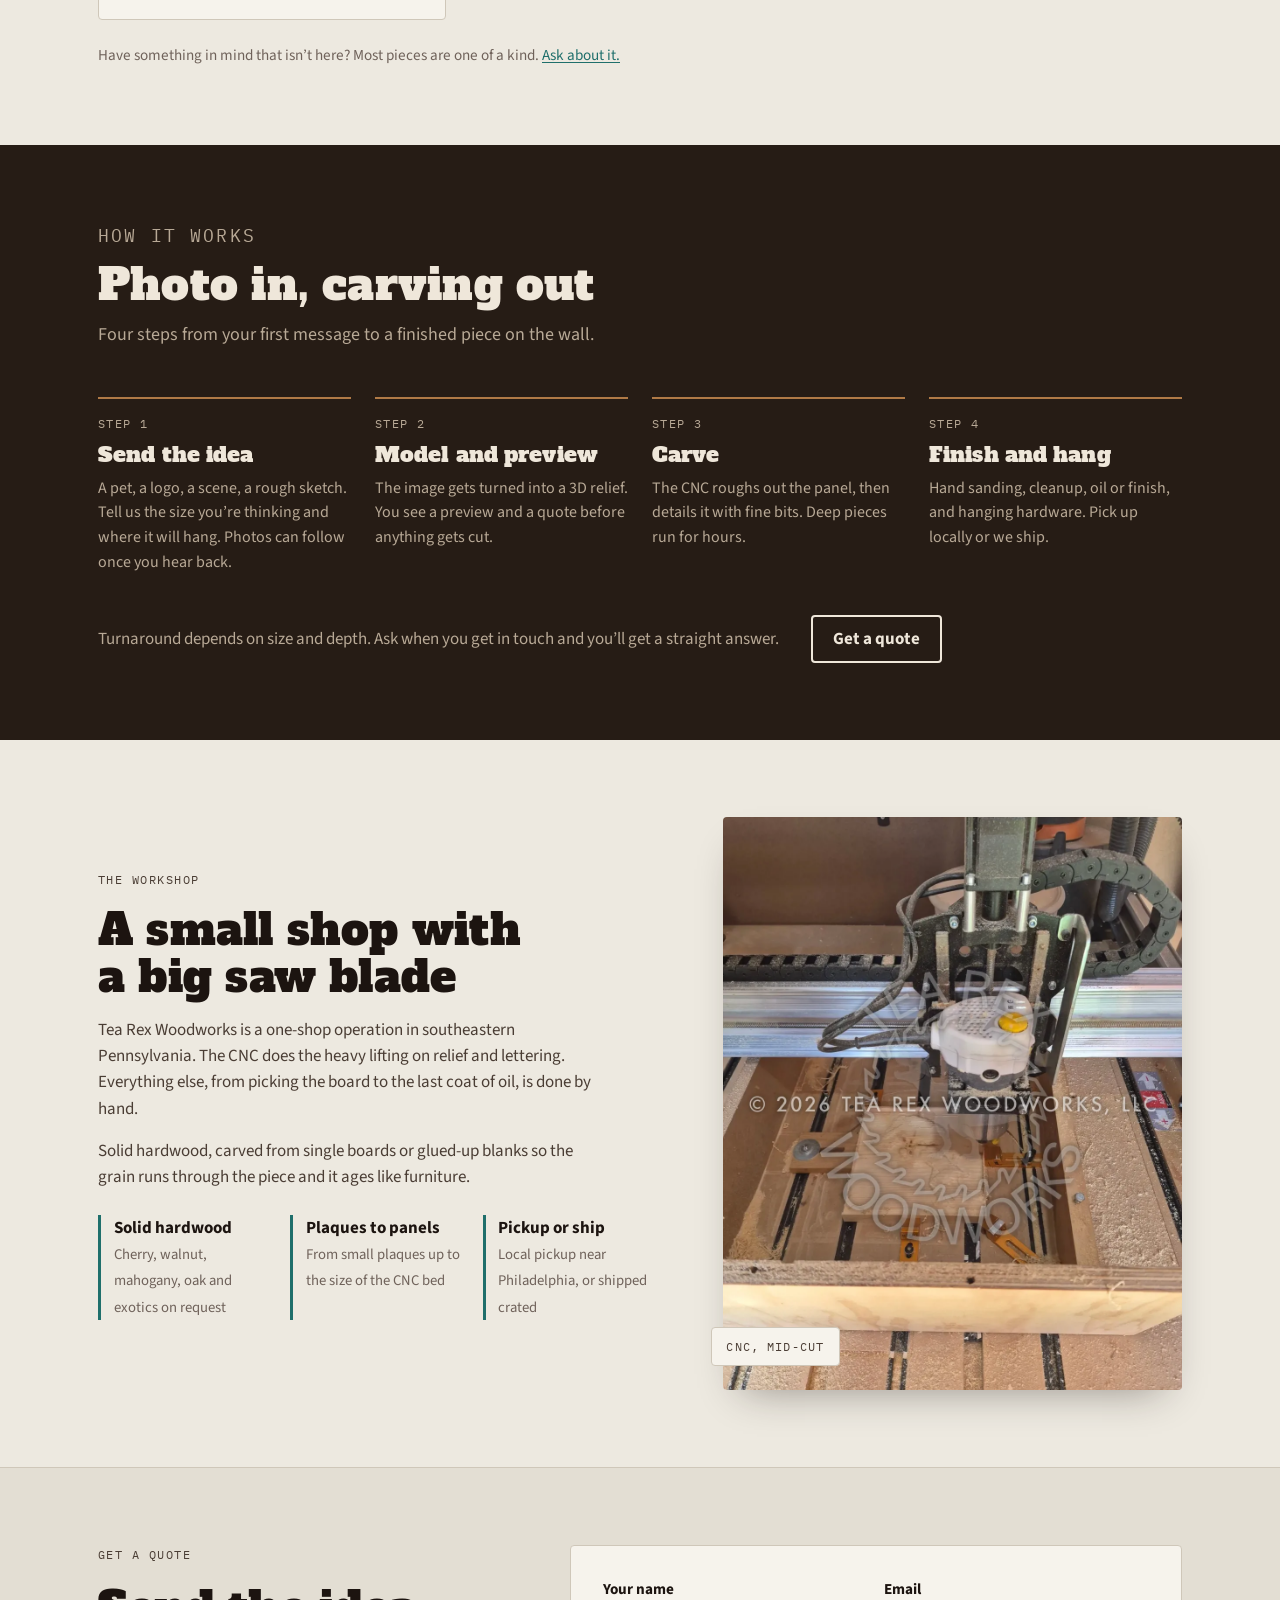
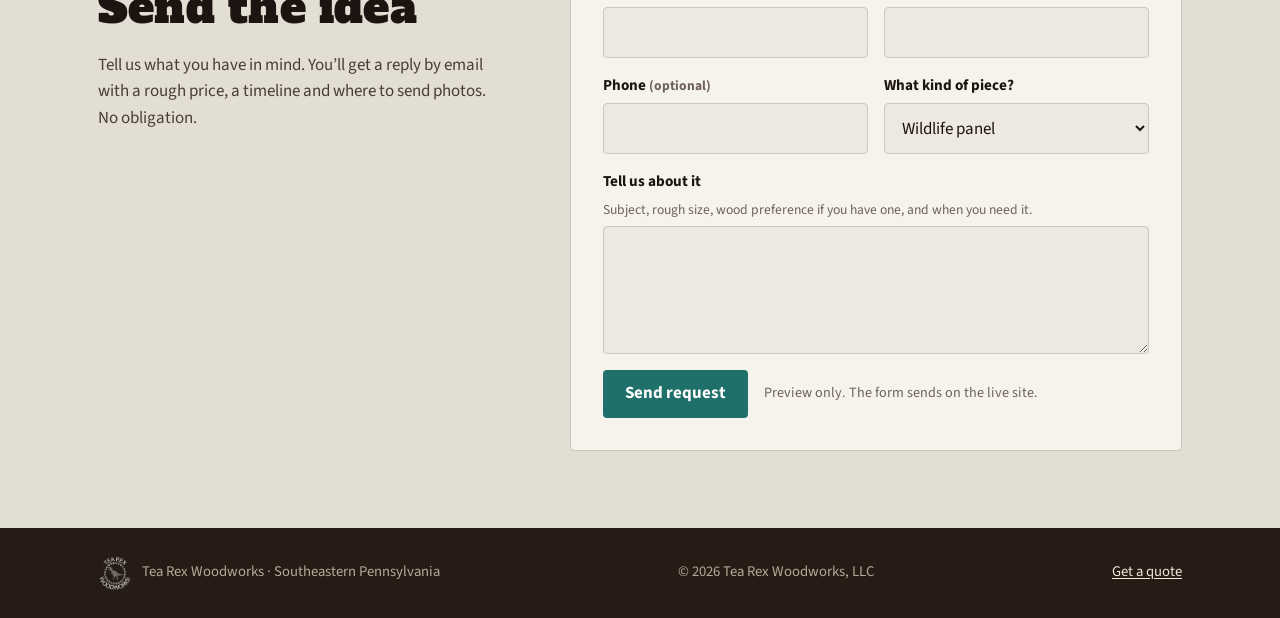
==== commit 94d7da01: "fade Signed-off-by: Kevin Griffin <griffin.kev@gmail.com>" ====
--- a/site/index.html
+++ b/site/index.html
@@ -13,7 +13,7 @@
 <link rel="preconnect" href="https://fonts.googleapis.com">
 <link rel="preconnect" href="https://fonts.gstatic.com" crossorigin>
 <link rel="stylesheet" href="https://fonts.googleapis.com/css2?family=Alfa+Slab+One&family=IBM+Plex+Mono:wght@400;500&family=Source+Sans+3:ital,wght@0,400;0,600;0,700;1,400&display=swap">
-<link rel="stylesheet" href="css/site.css?v=20260923c">
+<link rel="stylesheet" href="css/site.css?v=20261005">
 </head>
 <body>
 <a class="skip" href="#work">Skip to the work</a>
@@ -39,7 +39,7 @@
 <main id="top">
 
   <section class="hero" aria-labelledby="hero-title">
-    <img class="hero-img" src="img/lion-pride-v2-1400.webp" alt="Relief carving of a lion, lioness and cubs under acacia trees, framed by a carved vine border" width="1400" height="862" fetchpriority="high">
+    <img class="hero-img" src="img/lion-pride-hero.webp" alt="Relief carving of a lion, lioness and cubs under acacia trees, framed by a carved vine border" width="1400" height="862" fetchpriority="high">
     <div class="wrap">
       <p class="eyebrow">CNC relief carving · Southeastern Pennsylvania</p>
       <h1 id="hero-title">Carved deep, <em>finished by hand.</em></h1>
--- a/site/css/site.css
+++ b/site/css/site.css
@@ -173,11 +173,12 @@
 /* ---------- hero ---------- */
 .hero { position: relative; background: var(--dark); color: var(--on-dark); overflow: hidden; }
 .hero-img { position: absolute; inset: 0; width: 100%; height: 100%; object-fit: cover; object-position: center 40%; opacity: .92; }
+/* Most of this fade is baked into lion-pride-hero.webp (tools/hero-image.py); this is the remainder. */
 .hero::after {
   content: ""; position: absolute; inset: 0;
   background:
-    linear-gradient(to top, rgba(20, 13, 9, .95) 0%, rgba(20, 13, 9, .72) 38%, rgba(20, 13, 9, .18) 70%, rgba(20, 13, 9, .05) 100%),
-    linear-gradient(to right, rgba(20, 13, 9, .55), transparent 60%);
+    linear-gradient(to top, rgba(20, 13, 9, .7) 0%, rgba(20, 13, 9, .4) 38%, rgba(20, 13, 9, .08) 70%, rgba(20, 13, 9, .02) 100%),
+    linear-gradient(to right, rgba(20, 13, 9, .27), transparent 60%);
 }
 .hero .wrap {
   position: relative; z-index: 1;
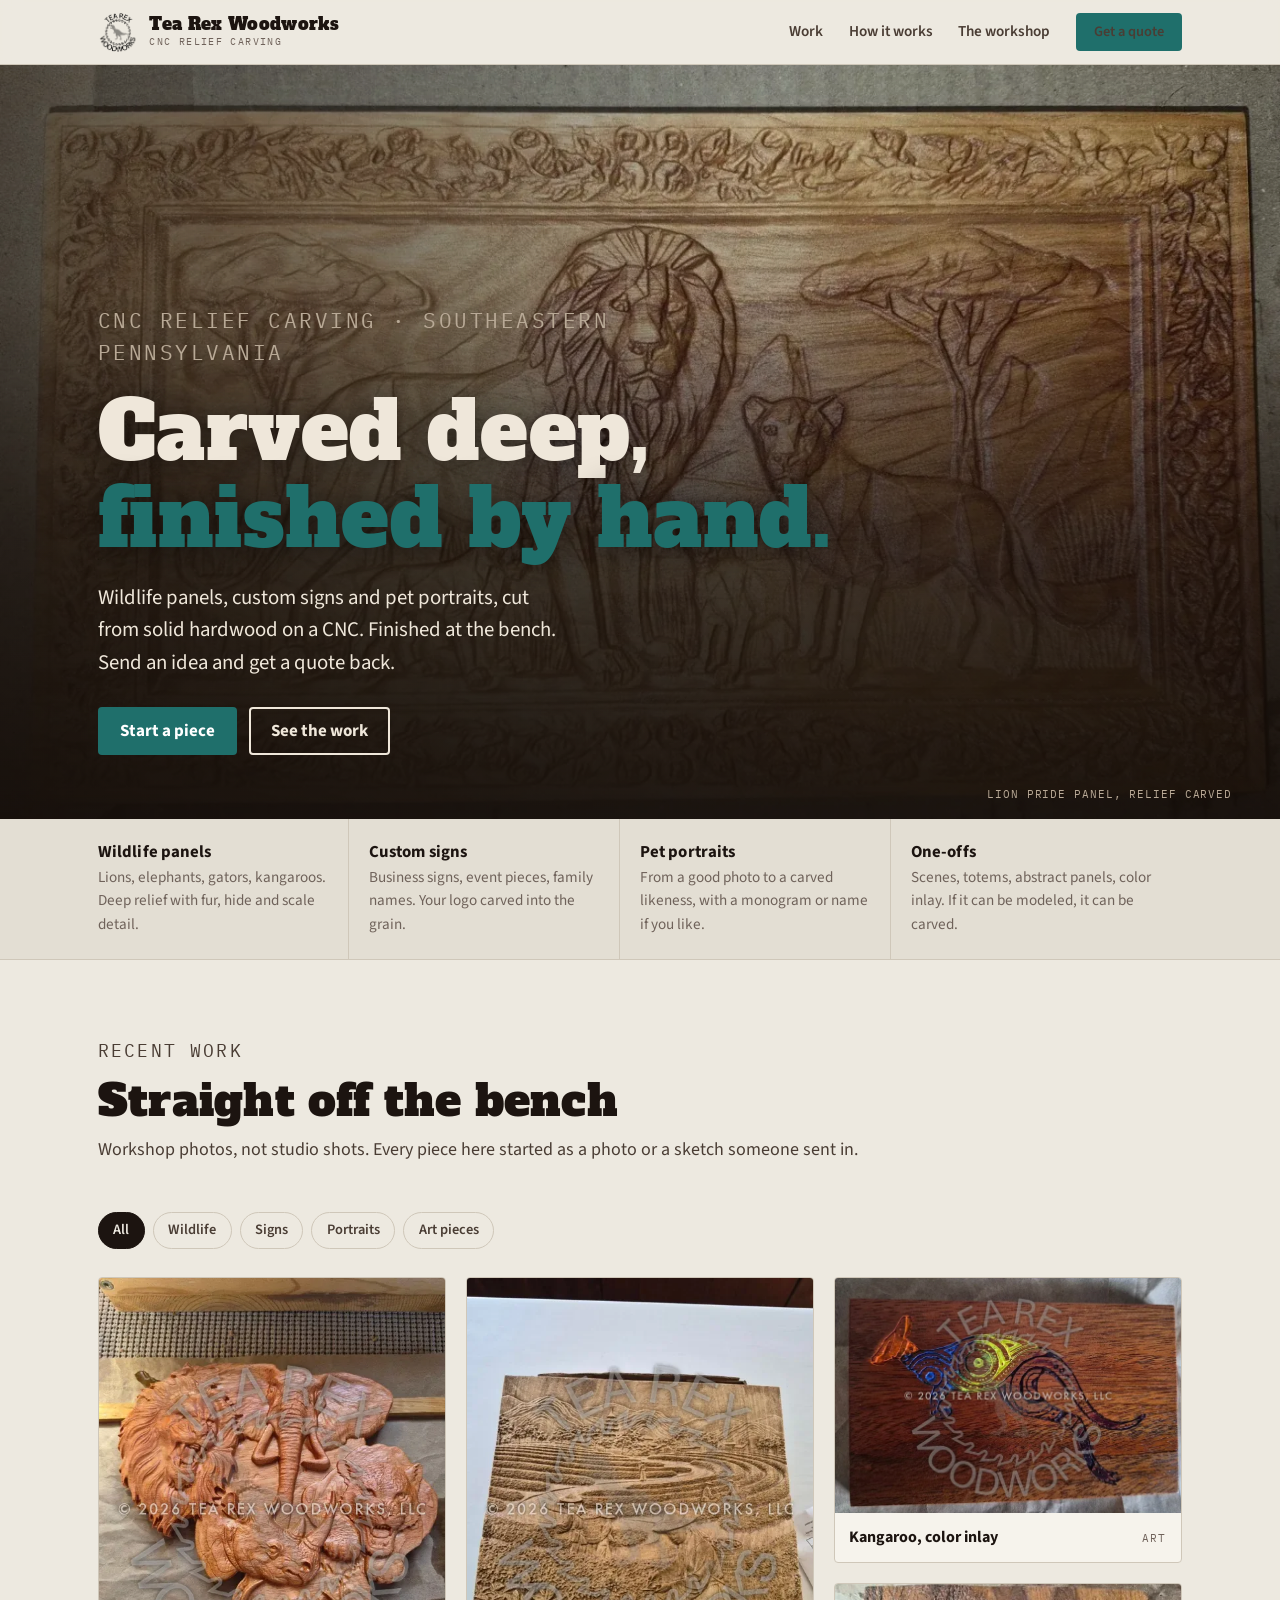
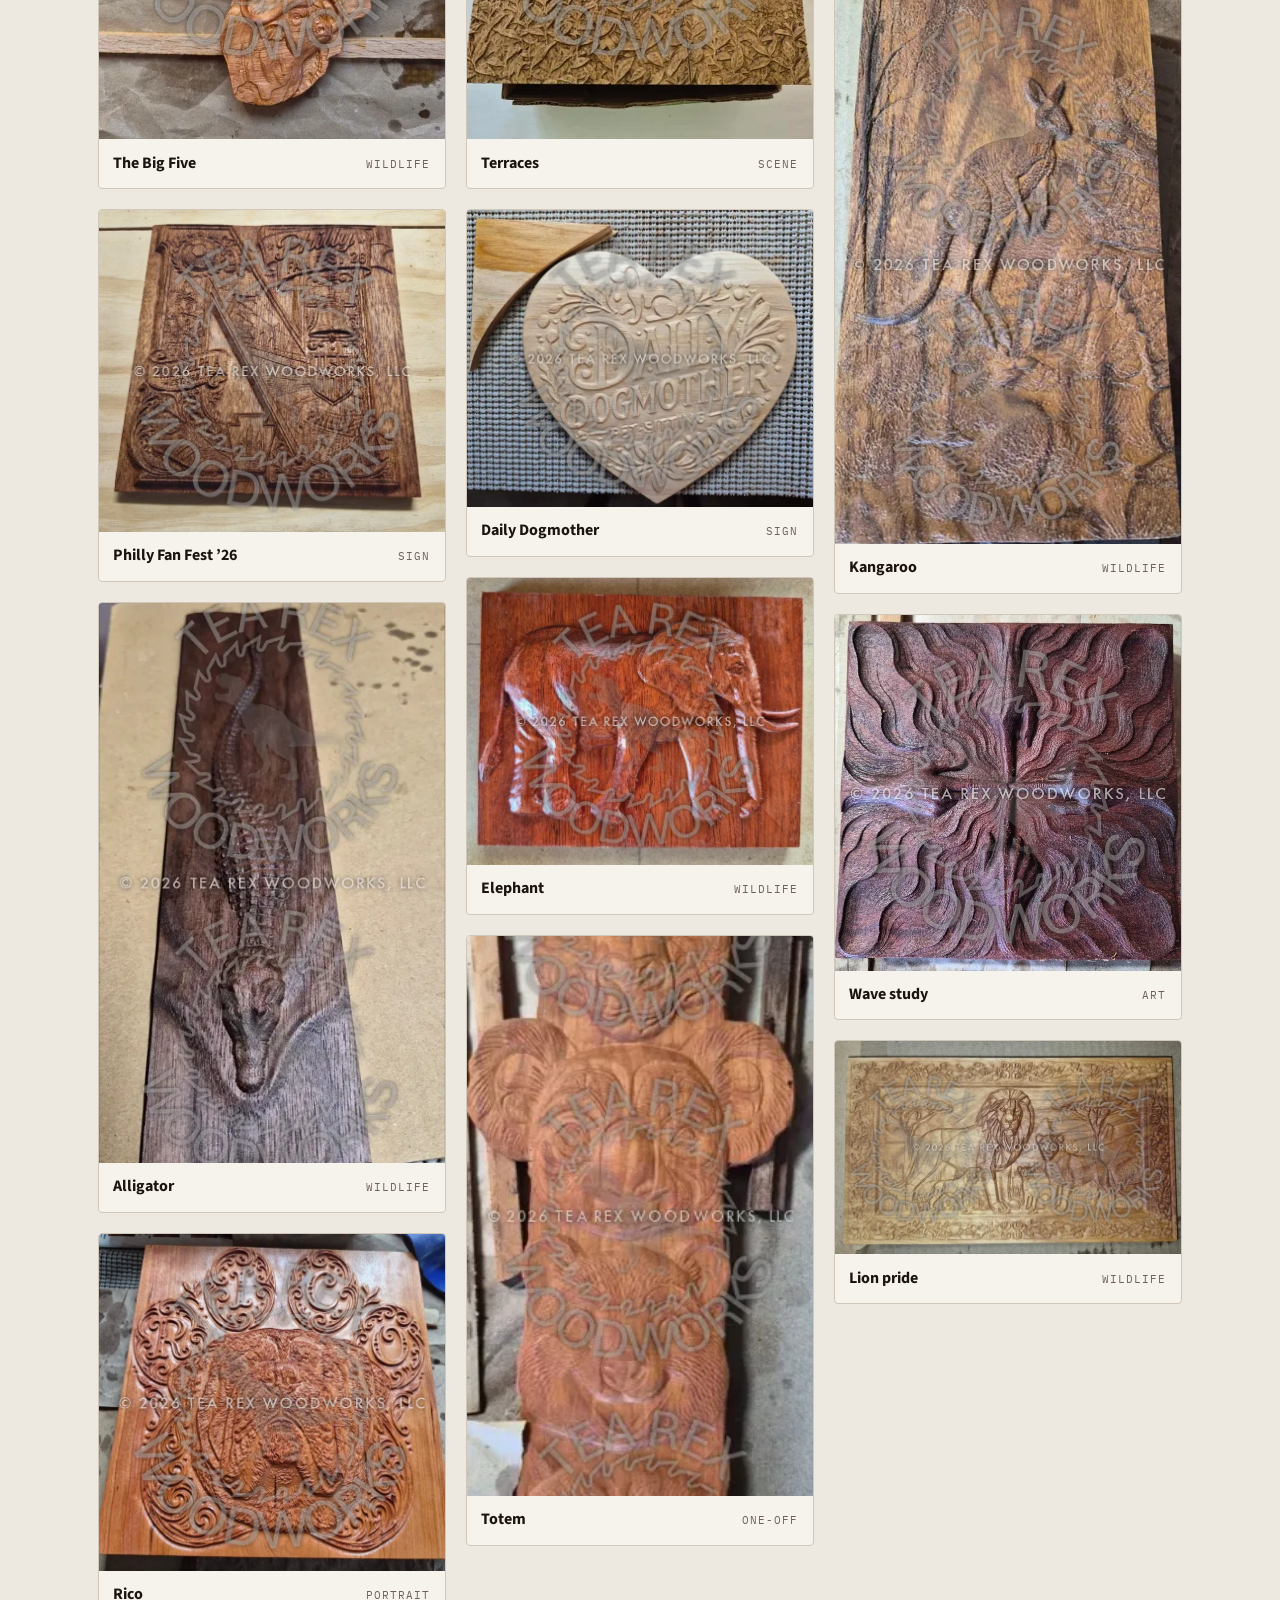
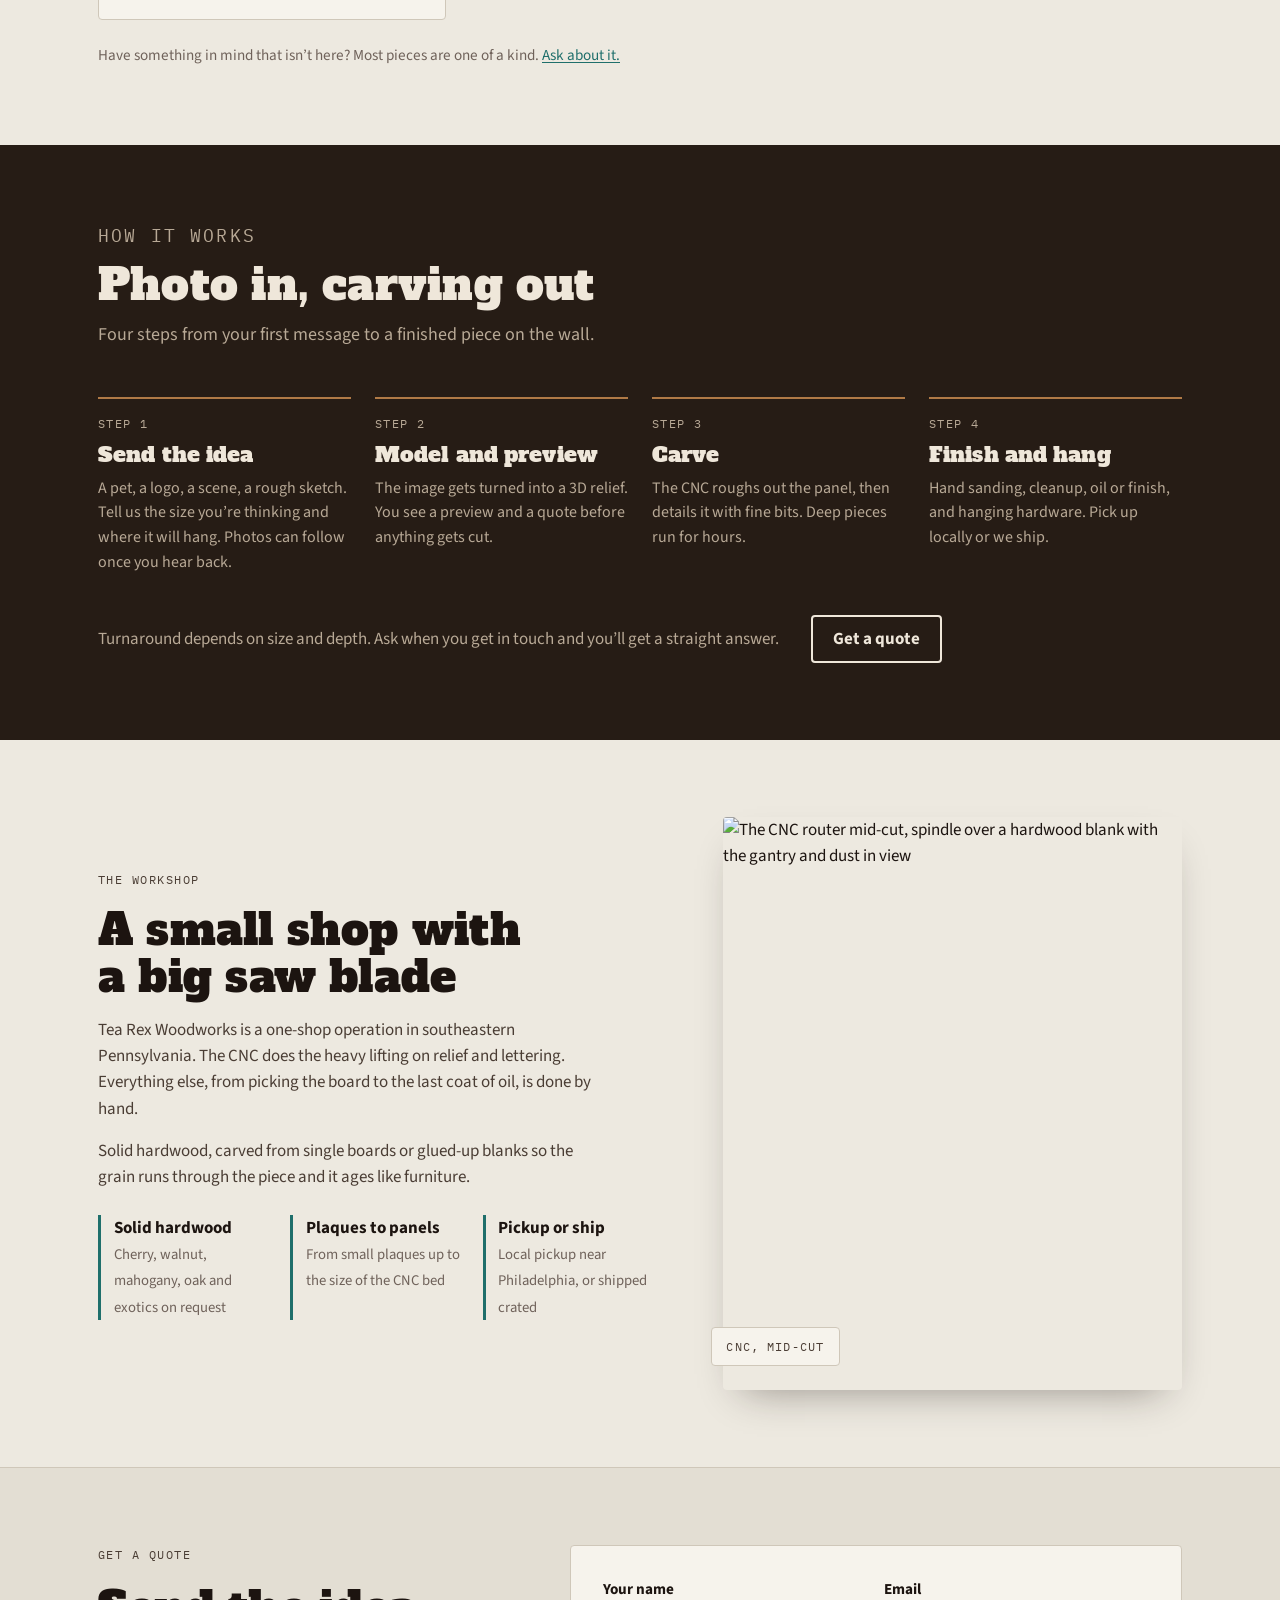
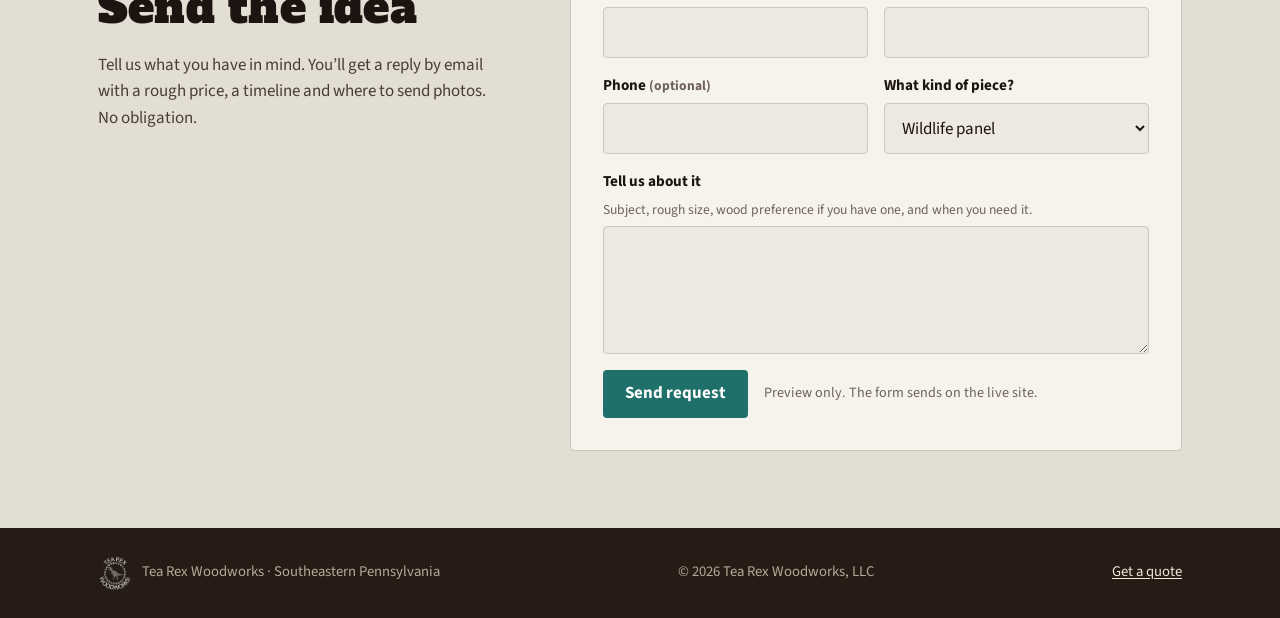
==== commit bbd8bd81: "fade Signed-off-by: Kevin Griffin <griffin.kev@gmail.com>" ====
--- a/site/index.html
+++ b/site/index.html
@@ -189,7 +189,7 @@
         </ul>
       </div>
       <div class="shop-img">
-        <img src="img/cnc-shop-v2-1400.webp" alt="The CNC router mid-cut, spindle over a hardwood blank with the gantry and dust in view" width="1400" height="1867" loading="lazy">
+        <img src="img/shop-cnc-1400.webp" alt="The CNC router mid-cut, spindle over a hardwood blank with the gantry and dust in view" width="1400" height="1867" loading="lazy">
         <span class="badge">CNC, mid-cut</span>
       </div>
     </div>
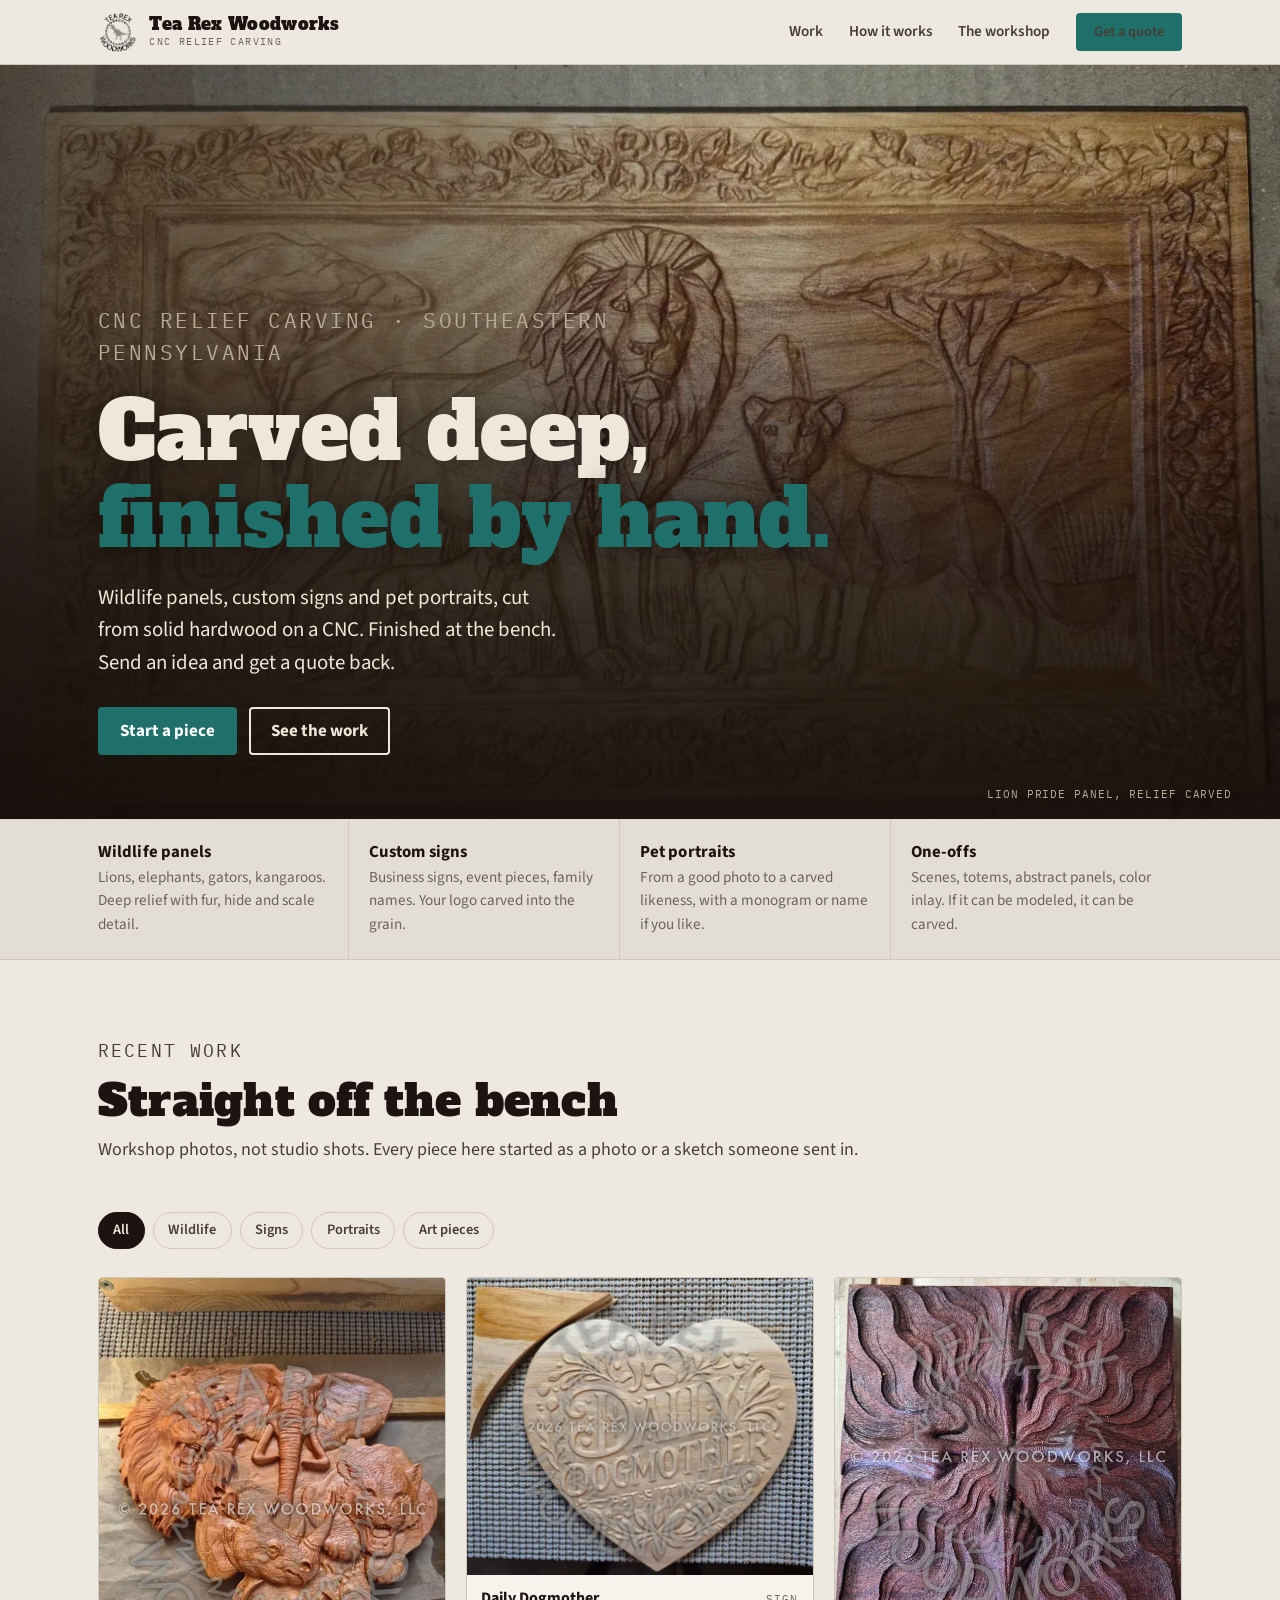
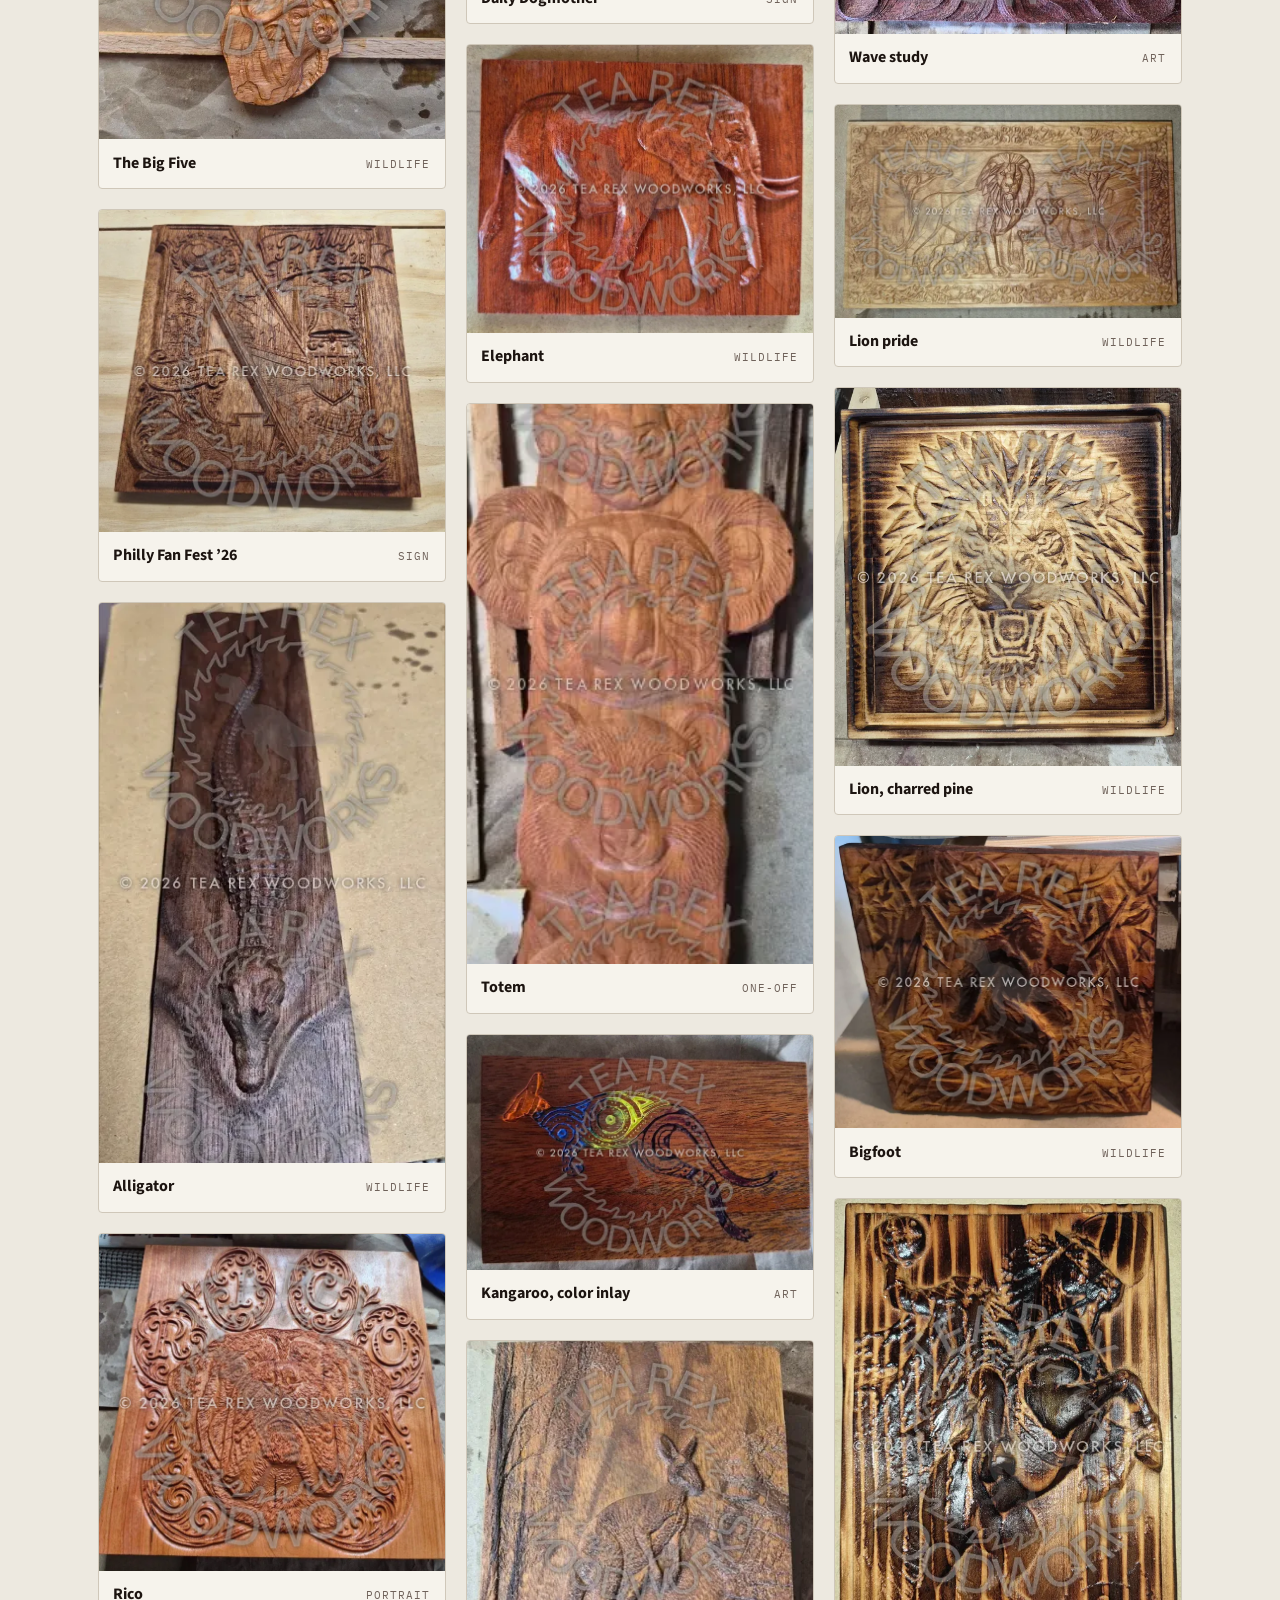
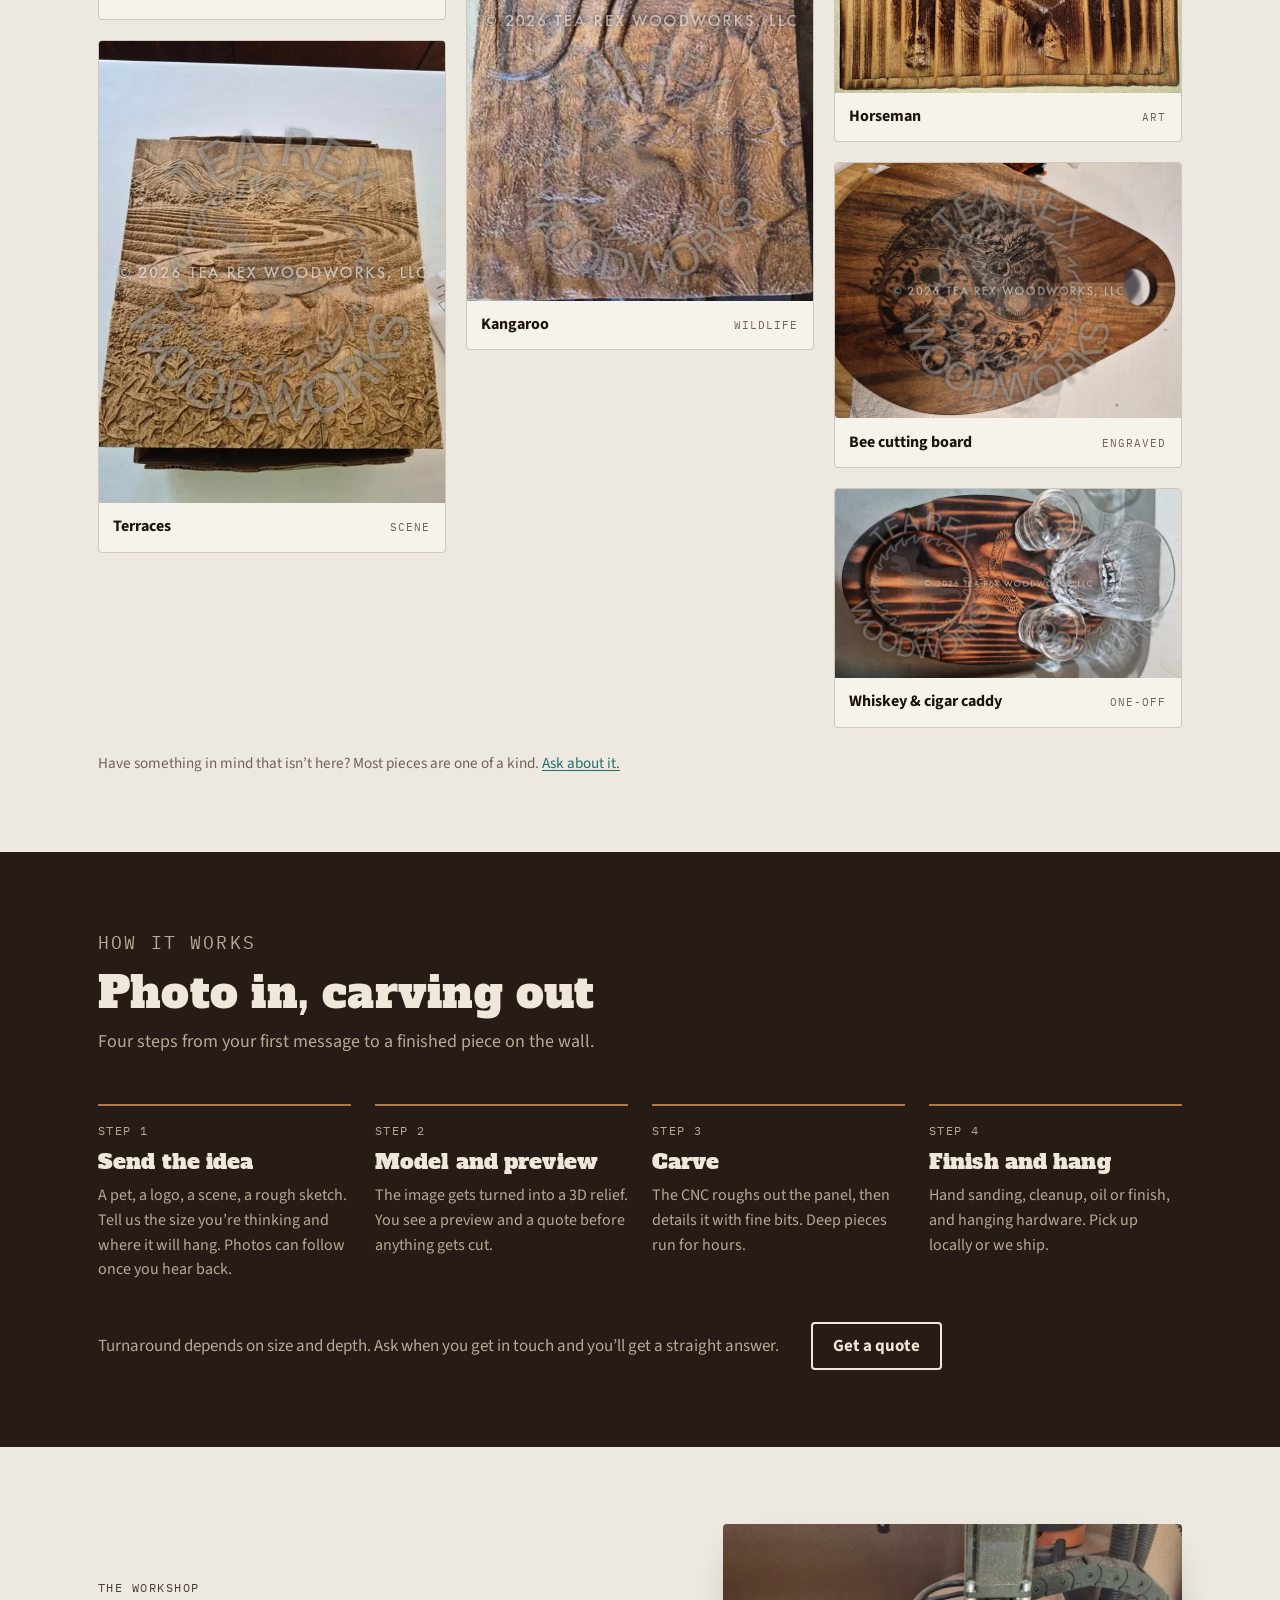
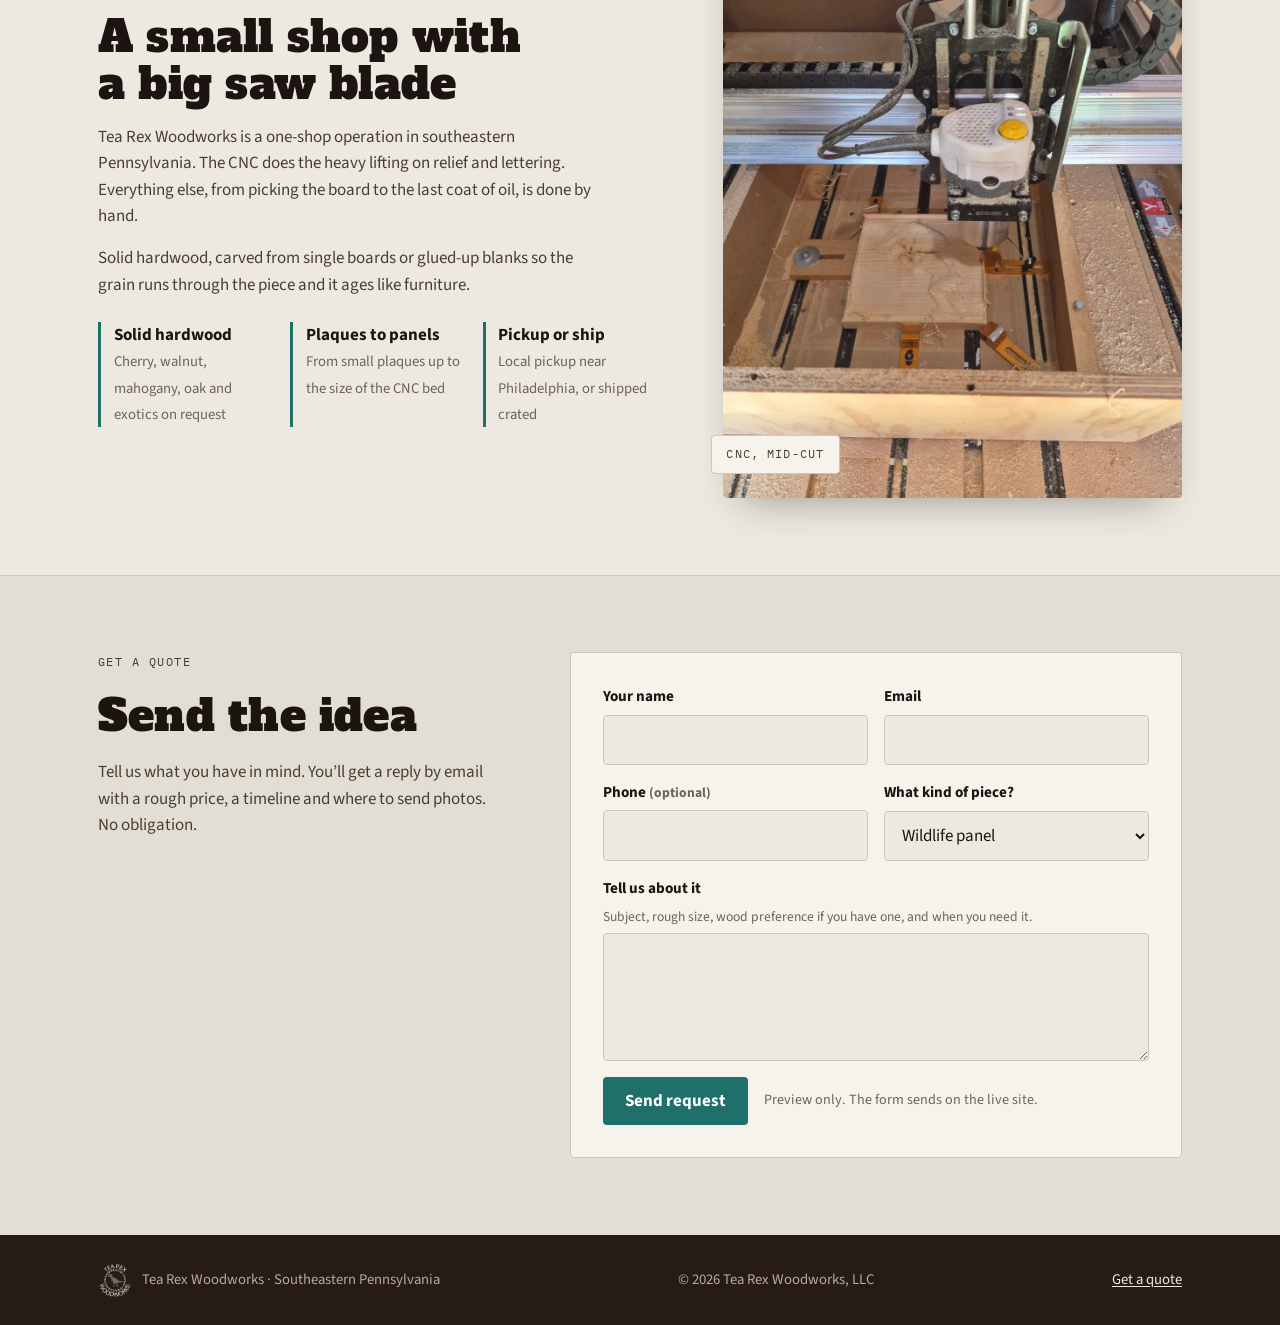
==== commit 4ea3de02: "new images Signed-off-by: Kevin Griffin <griffin.kev@gmail.com>" ====
--- a/site/index.html
+++ b/site/index.html
@@ -138,6 +138,26 @@
           <button type="button" data-full="img/lion-pride-v2-1400.webp"><img src="img/lion-pride-v2-700.webp" alt="Lion pride relief panel with a carved vine border" width="700" height="431" loading="lazy"></button>
           <figcaption><strong>Lion pride</strong><span>Wildlife</span></figcaption>
         </figure>
+        <figure class="piece" data-kind="wildlife">
+          <button type="button" data-full="img/lion-yakisugi-1400.webp"><img src="img/lion-yakisugi-700.webp" alt="Geometric lion face carved into pine with a charred, yakisugi-style finish" width="642" height="700" loading="lazy"></button>
+          <figcaption><strong>Lion, charred pine</strong><span>Wildlife</span></figcaption>
+        </figure>
+        <figure class="piece" data-kind="wildlife">
+          <button type="button" data-full="img/bigfoot-1400.webp"><img src="img/bigfoot-700.webp" alt="Relief carving of Bigfoot striding between trees, with a hand-chiseled background" width="700" height="591" loading="lazy"></button>
+          <figcaption><strong>Bigfoot</strong><span>Wildlife</span></figcaption>
+        </figure>
+        <figure class="piece" data-kind="art">
+          <button type="button" data-full="img/horseman-1400.webp"><img src="img/horseman-700.webp" alt="Relief carving of a rider on a rearing horse against a ridged, charred background" width="491" height="700" loading="lazy"></button>
+          <figcaption><strong>Horseman</strong><span>Art</span></figcaption>
+        </figure>
+        <figure class="piece" data-kind="art">
+          <button type="button" data-full="img/bee-cutting-board-1400.webp"><img src="img/bee-cutting-board-700.webp" alt="Walnut cutting board engraved with a bee inside a circular mandala pattern" width="700" height="516" loading="lazy"></button>
+          <figcaption><strong>Bee cutting board</strong><span>Engraved</span></figcaption>
+        </figure>
+        <figure class="piece" data-kind="art">
+          <button type="button" data-full="img/whiskey-caddy-1400.webp"><img src="img/whiskey-caddy-700.webp" alt="Oval charred-wood caddy with recesses for a whiskey glass, a shot glass and a cigar, engraved with an eagle" width="700" height="382" loading="lazy"></button>
+          <figcaption><strong>Whiskey &amp; cigar caddy</strong><span>One-off</span></figcaption>
+        </figure>
       </div>
       <p class="gallery-note">Have something in mind that isn’t here? Most pieces are one of a kind. <a href="#contact">Ask about it.</a></p>
     </div>
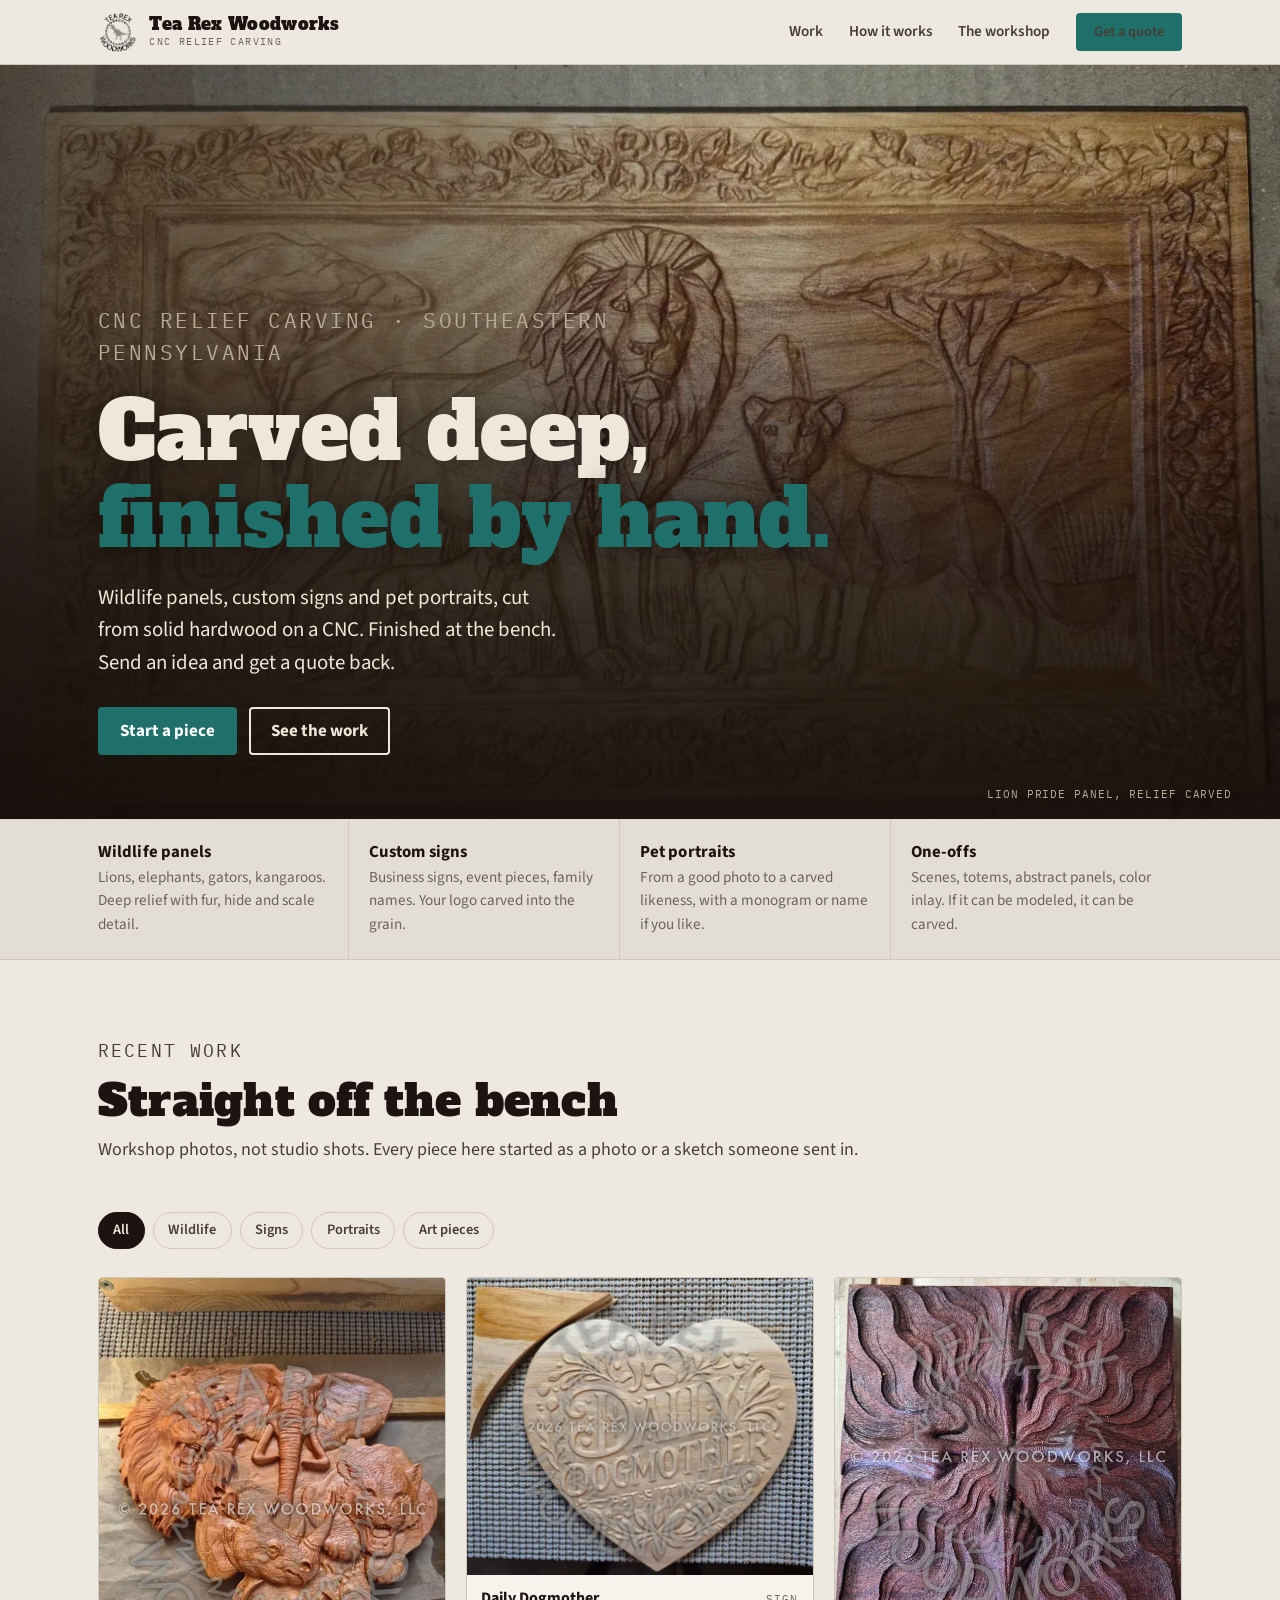
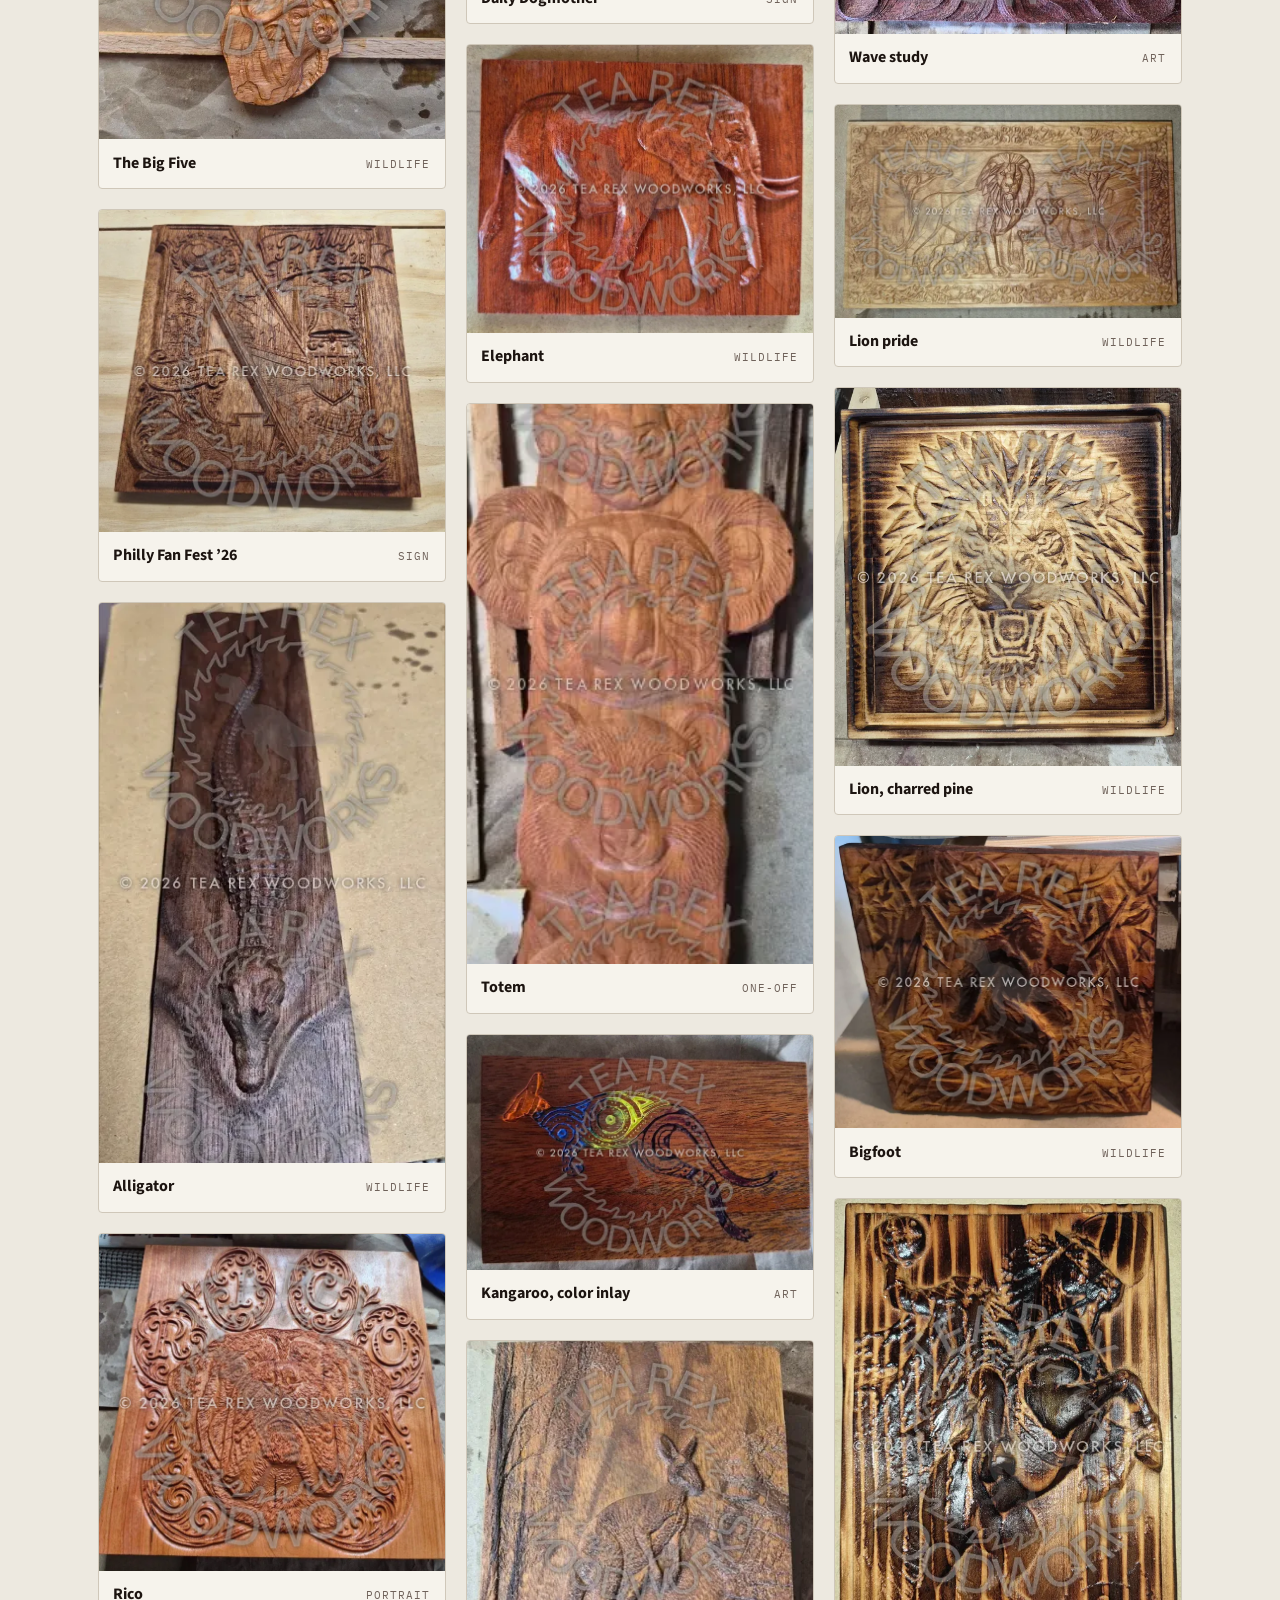
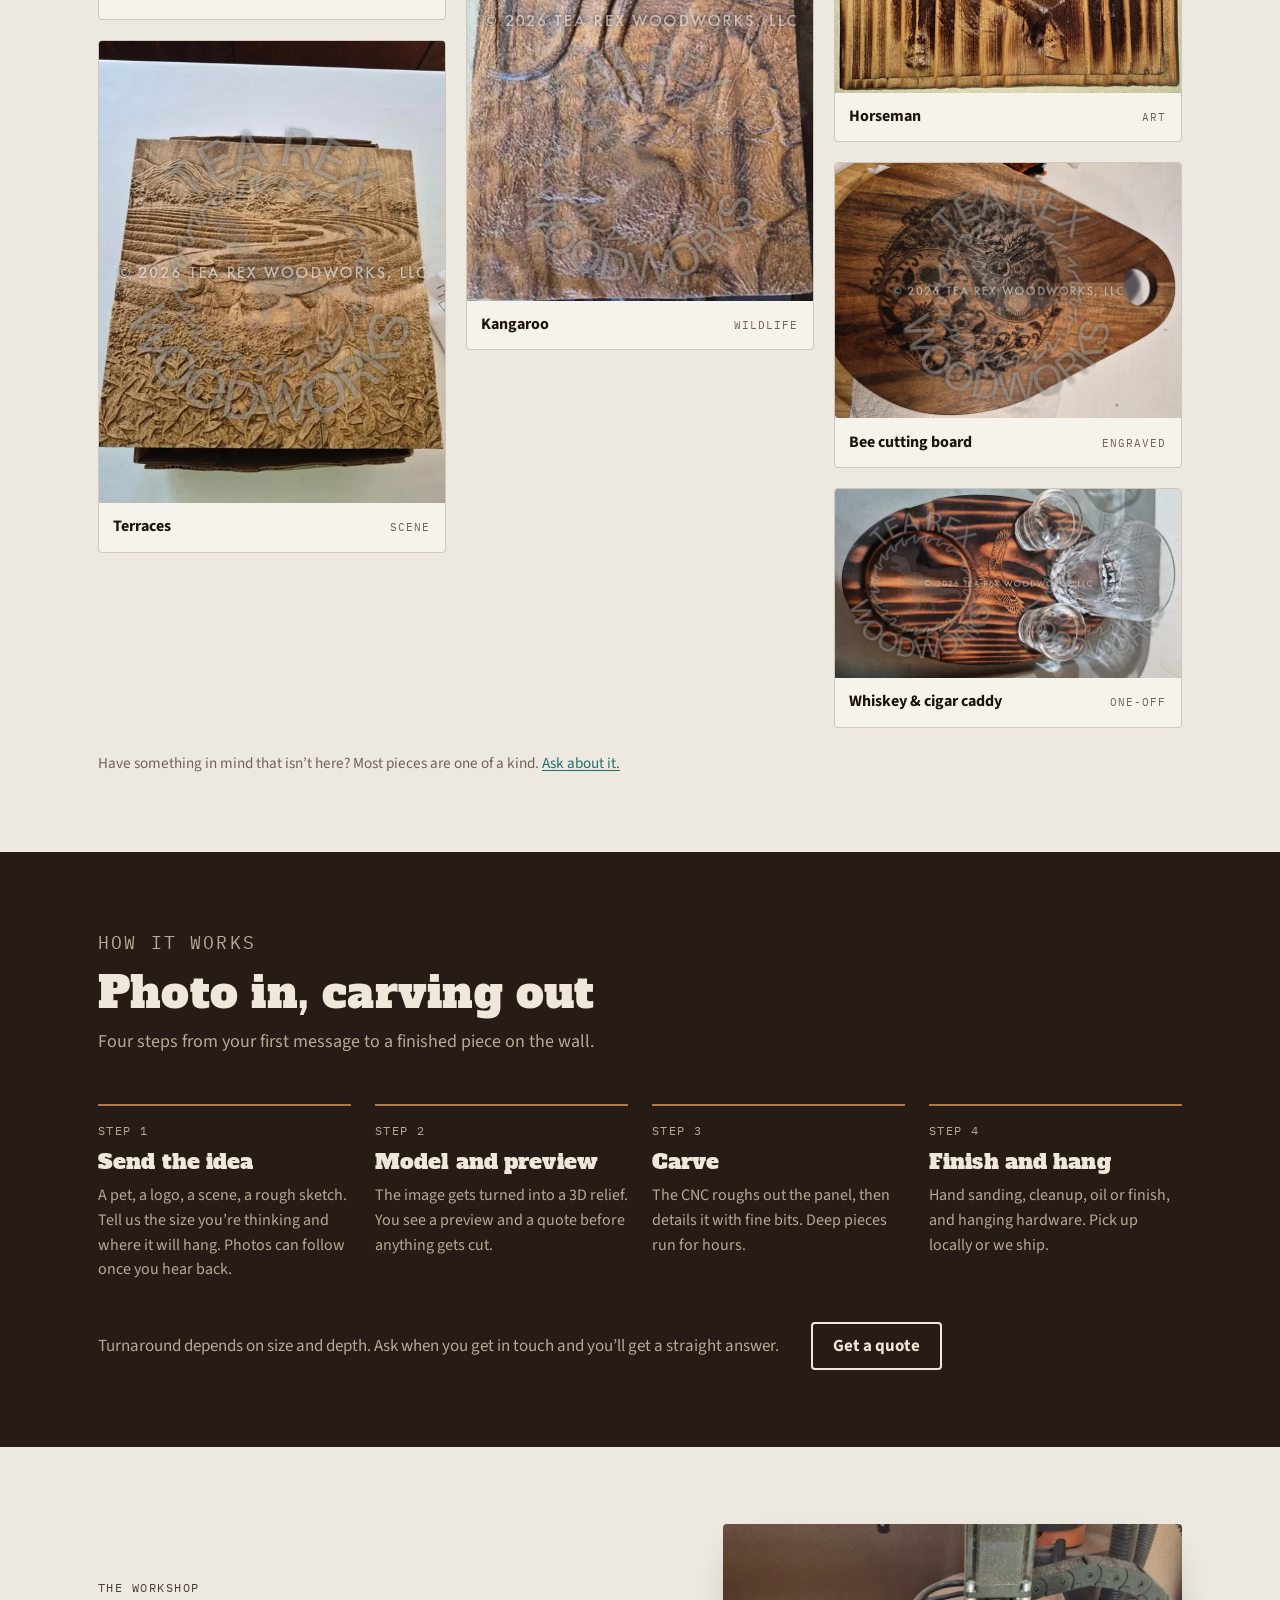
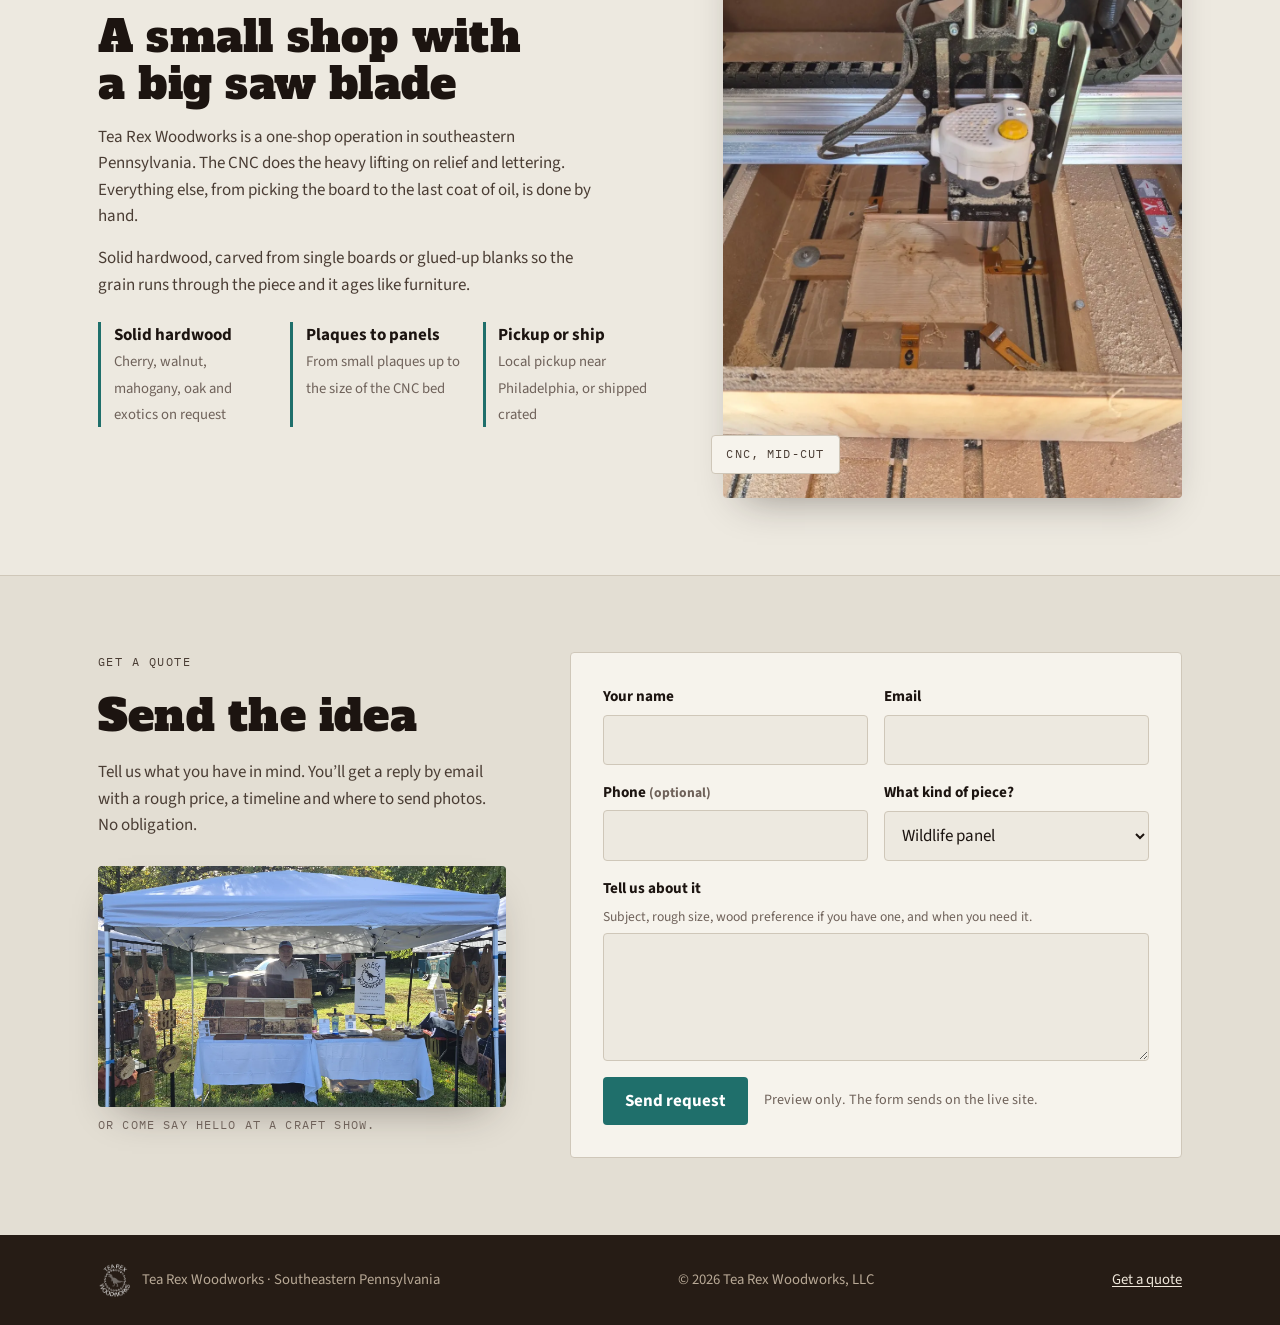
==== commit 01e6985d: "craft show Signed-off-by: Kevin Griffin <griffin.kev@gmail.com>" ====
--- a/site/index.html
+++ b/site/index.html
@@ -13,7 +13,7 @@
 <link rel="preconnect" href="https://fonts.googleapis.com">
 <link rel="preconnect" href="https://fonts.gstatic.com" crossorigin>
 <link rel="stylesheet" href="https://fonts.googleapis.com/css2?family=Alfa+Slab+One&family=IBM+Plex+Mono:wght@400;500&family=Source+Sans+3:ital,wght@0,400;0,600;0,700;1,400&display=swap">
-<link rel="stylesheet" href="css/site.css?v=20261005">
+<link rel="stylesheet" href="css/site.css?v=20261006">
 </head>
 <body>
 <a class="skip" href="#work">Skip to the work</a>
@@ -221,6 +221,10 @@
         <p class="eyebrow">Get a quote</p>
         <h2 id="contact-title">Send the idea</h2>
         <p>Tell us what you have in mind. You’ll get a reply by email with a rough price, a timeline and where to send photos. No obligation.</p>
+        <figure class="contact-photo">
+          <img src="img/craft-show-1400.webp" alt="The Tea Rex Woodworks tent at an outdoor craft show, carved boards and panels on the tables and the owner behind them" width="1400" height="825" loading="lazy">
+          <figcaption>Or come say hello at a craft show.</figcaption>
+        </figure>
       </div>
       <form class="form" id="quote-form" action="contact.php" method="POST">
         <p class="form-status" id="form-status" role="status" hidden></p>
--- a/site/css/site.css
+++ b/site/css/site.css
@@ -294,6 +294,9 @@
 @media (max-width: 860px) { .contact .wrap { grid-template-columns: 1fr; } }
 .contact-side { display: grid; gap: 1.25rem; align-content: start; }
 .contact-side p { color: var(--ink-2); }
+.contact-photo { margin: .5rem 0 0; }
+.contact-photo img { width: 100%; height: auto; border-radius: var(--radius); box-shadow: var(--shadow); }
+.contact-photo figcaption { margin-top: .6rem; font-family: var(--mono); font-size: .72rem; letter-spacing: .1em; text-transform: uppercase; color: var(--muted); }
 .direct-line { font-weight: 700; font-size: 1.15rem; }
 .direct-line a { color: var(--ink); text-decoration: none; }
 .direct-line a:hover { color: var(--accent); }
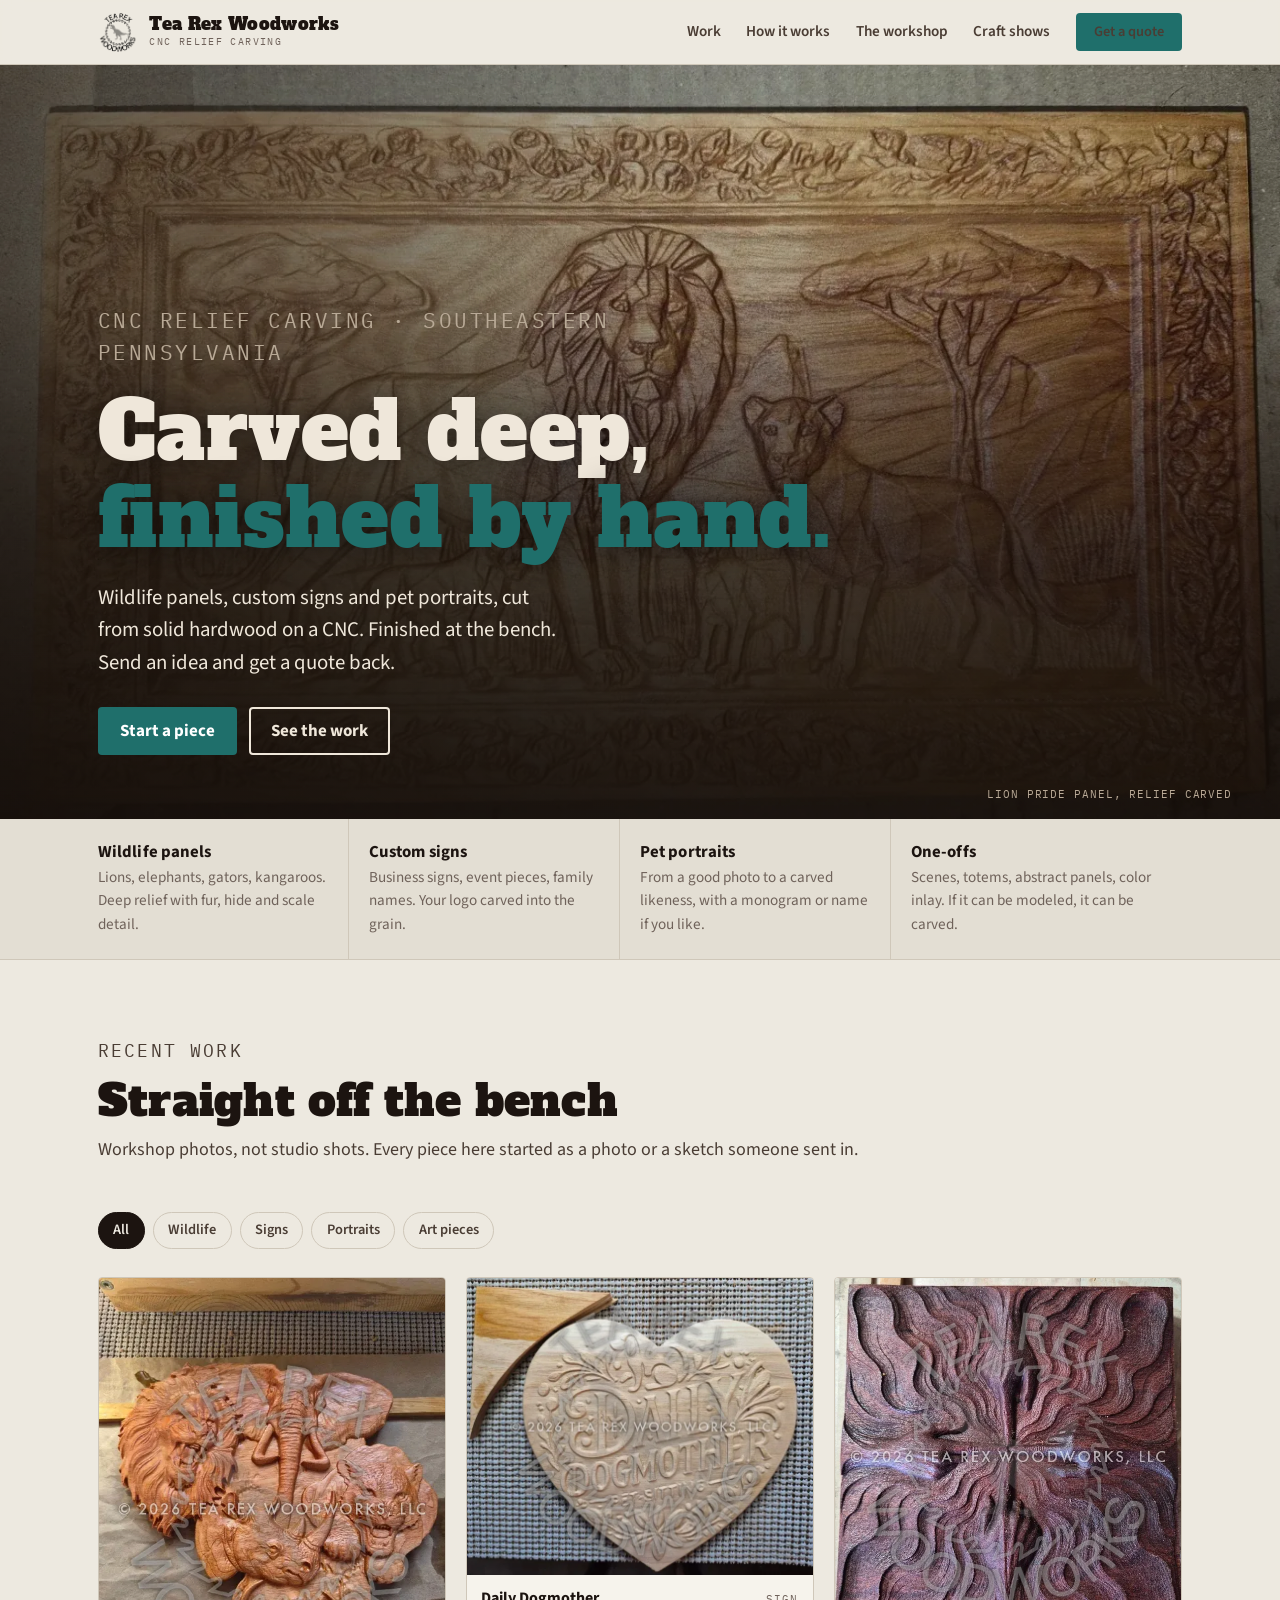
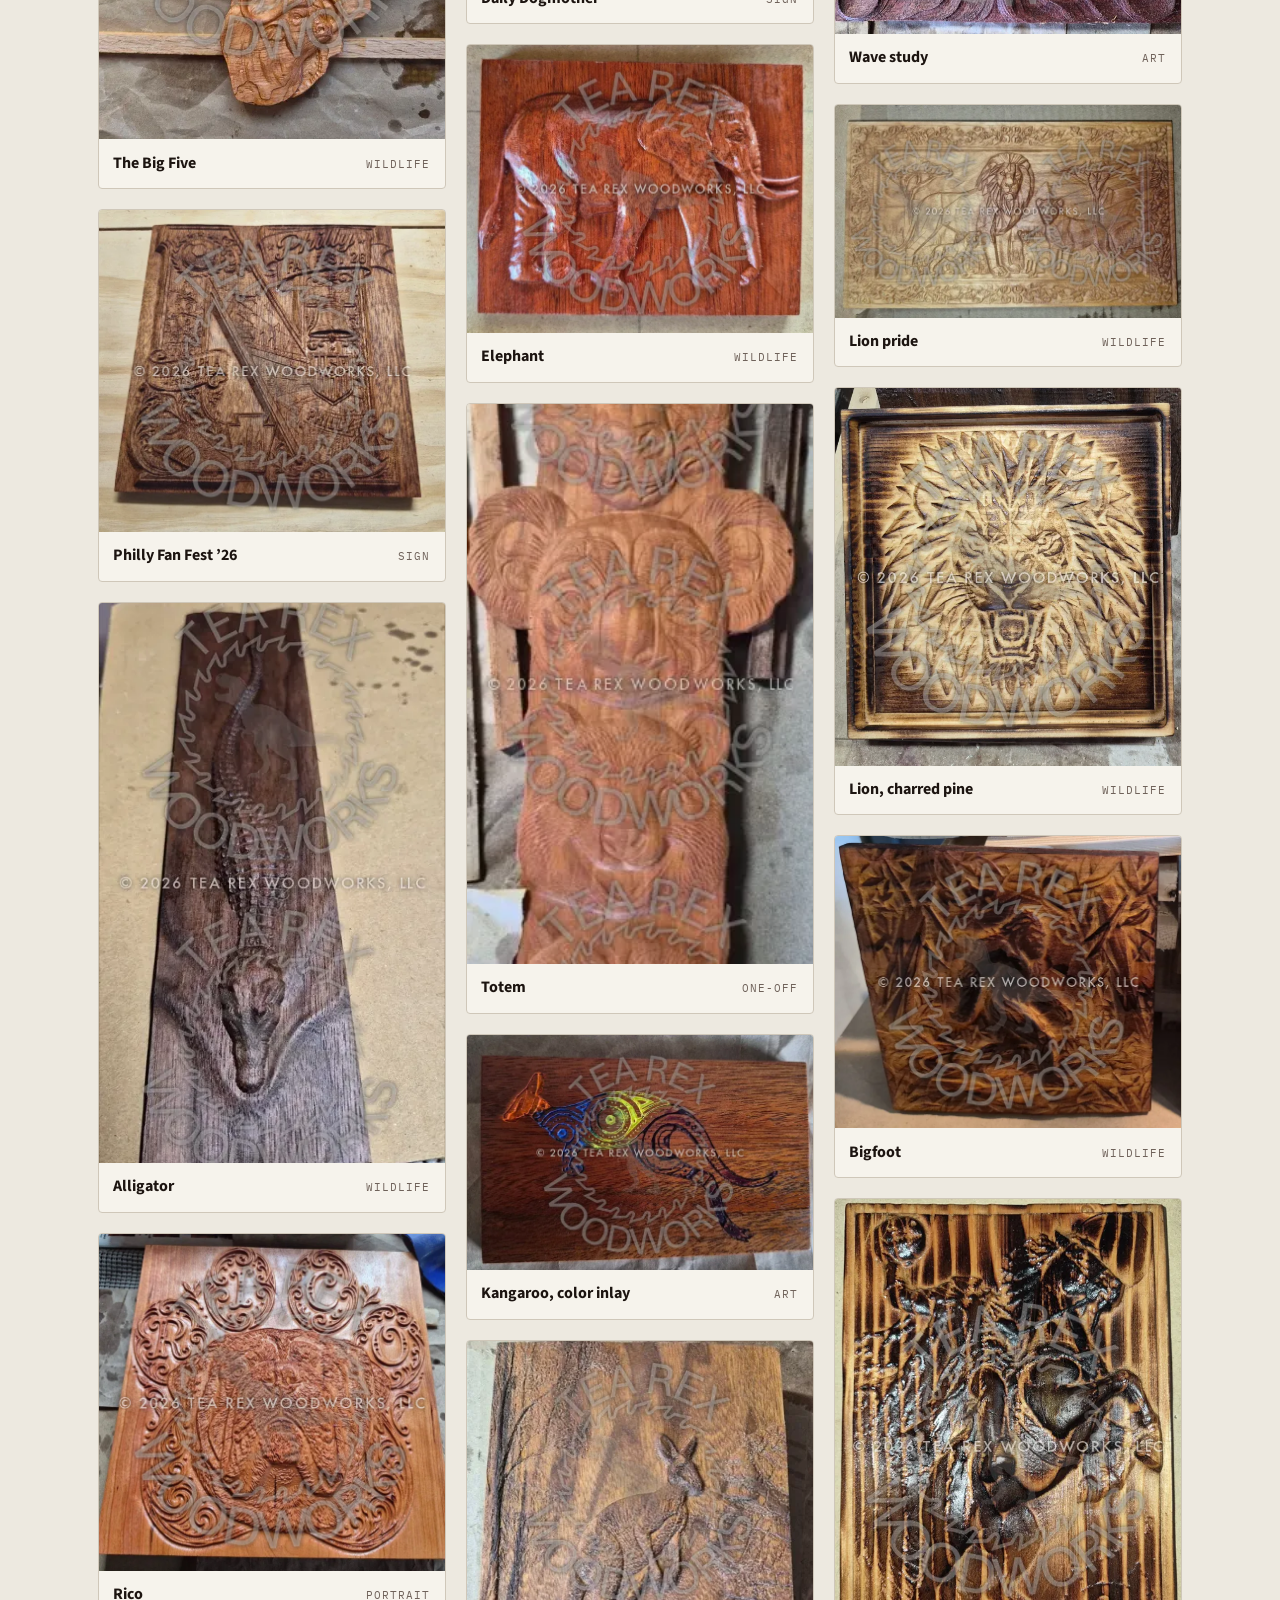
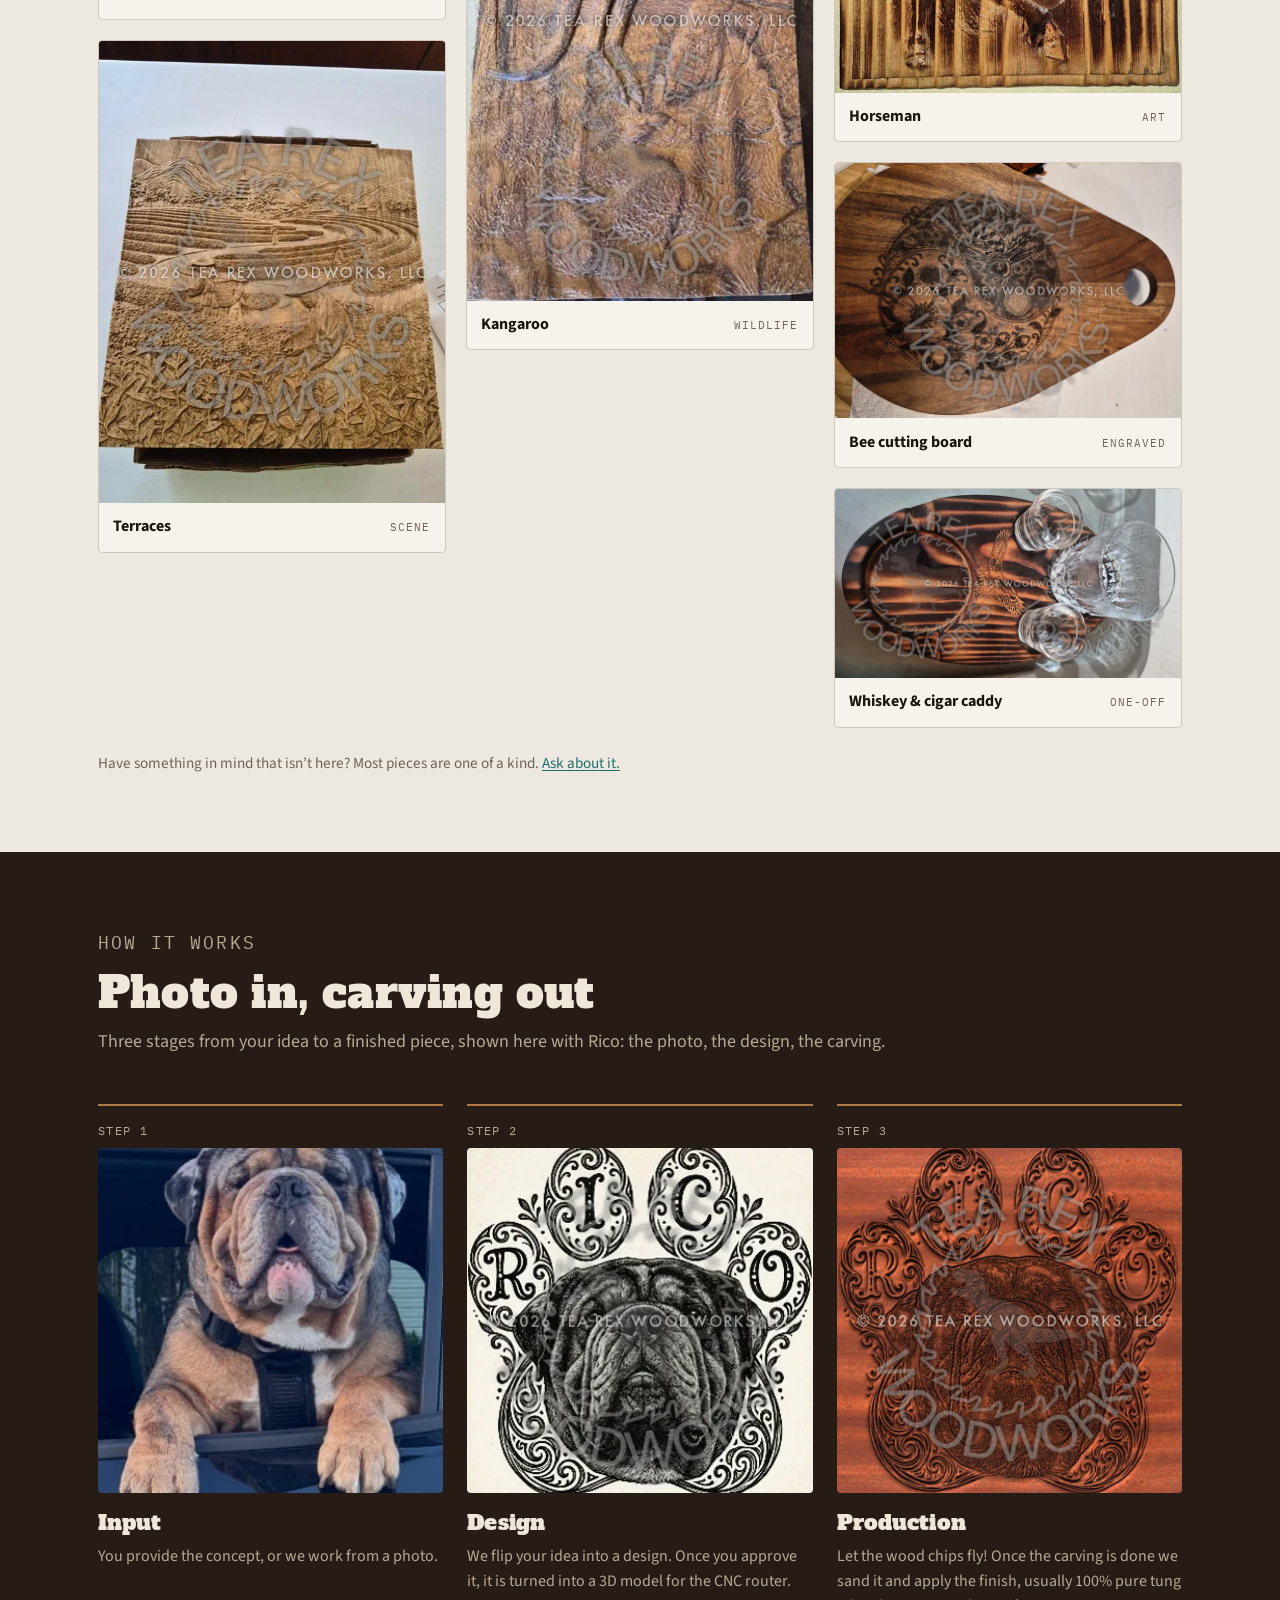
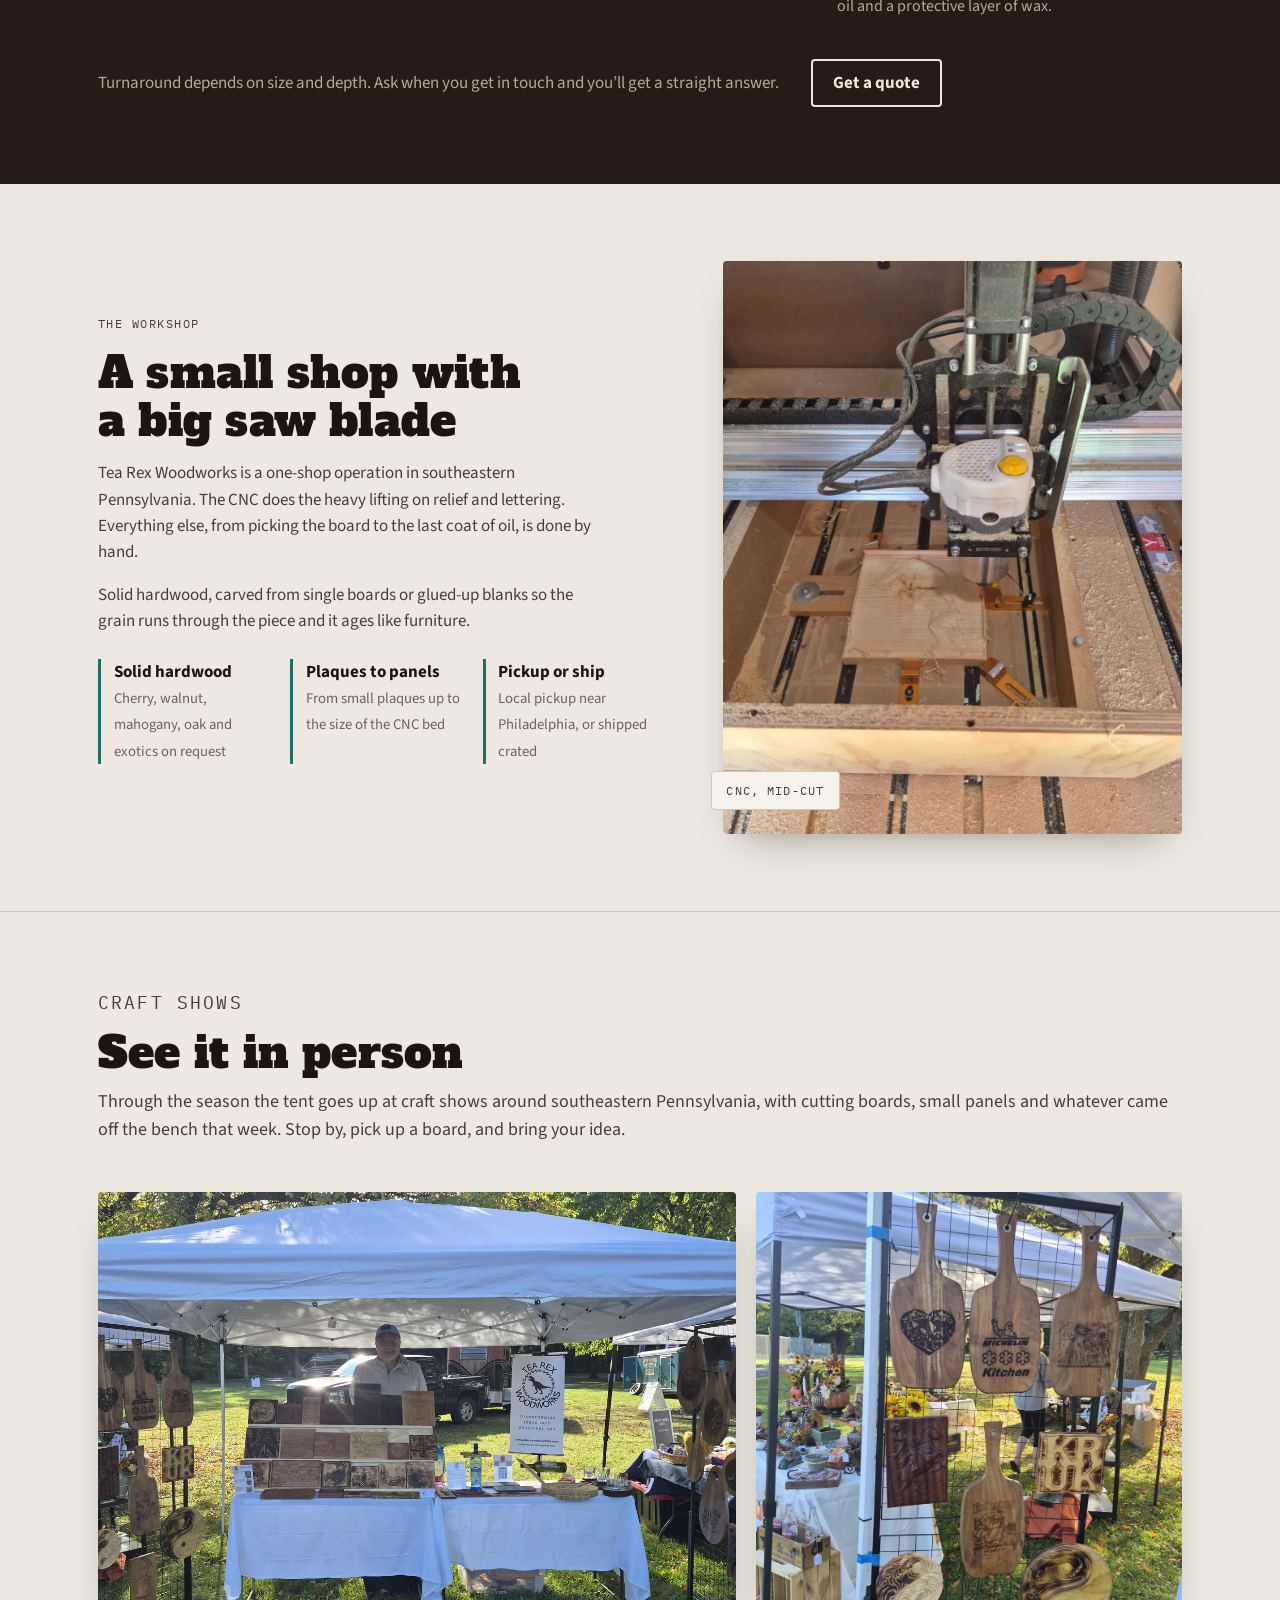
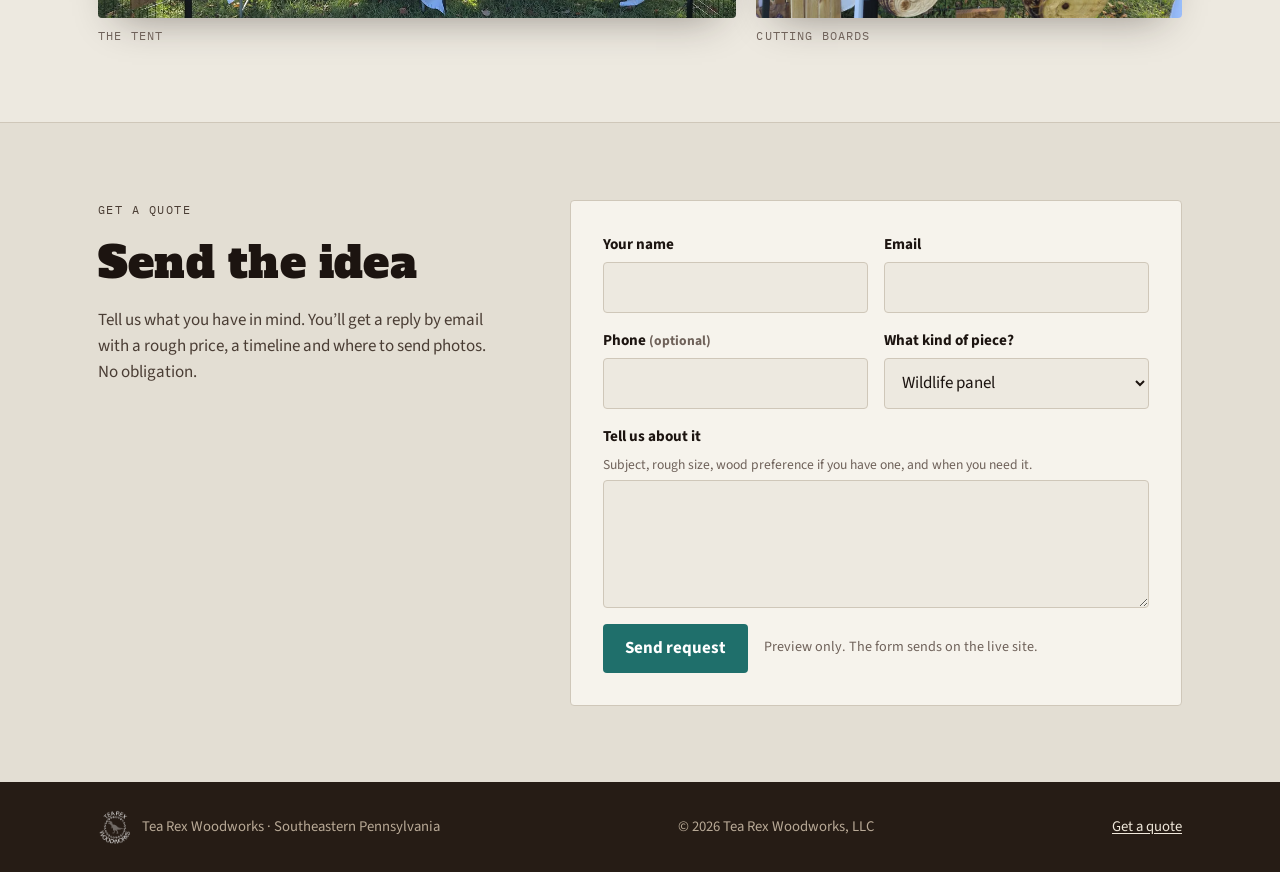
==== commit c6fa6c8f: "process Signed-off-by: Kevin Griffin <griffin.kev@gmail.com>" ====
--- a/site/index.html
+++ b/site/index.html
@@ -31,6 +31,7 @@
       <a href="#work">Work</a>
       <a href="#process">How it works</a>
       <a href="#shop">The workshop</a>
+      <a href="#shows">Craft shows</a>
       <a href="#contact" class="btn btn-primary">Get a quote</a>
     </nav>
   </div>
@@ -168,24 +169,23 @@
       <div class="section-head">
         <p class="eyebrow">How it works</p>
         <h2 id="process-title">Photo in, carving out</h2>
-        <p>Four steps from your first message to a finished piece on the wall.</p>
+        <p>Three stages from your idea to a finished piece, shown here with Rico: the photo, the design, the carving.</p>
       </div>
       <ol class="steps">
         <li class="step">
-          <h3>Send the idea</h3>
-          <p>A pet, a logo, a scene, a rough sketch. Tell us the size you’re thinking and where it will hang. Photos can follow once you hear back.</p>
+          <img src="img/process-rico-photo.webp" alt="Photo of Rico, a brindle bulldog, leaning out of a car window" width="320" height="388" loading="lazy">
+          <h3>Input</h3>
+          <p>You provide the concept, or we work from a photo.</p>
         </li>
         <li class="step">
-          <h3>Model and preview</h3>
-          <p>The image gets turned into a 3D relief. You see a preview and a quote before anything gets cut.</p>
+          <img src="img/process-rico-design.webp" alt="Black and white design of Rico’s face inside a paw print, with the letters R I C O in the toes" width="333" height="345" loading="lazy">
+          <h3>Design</h3>
+          <p>We flip your idea into a design. Once you approve it, it is turned into a 3D model for the CNC router.</p>
         </li>
         <li class="step">
-          <h3>Carve</h3>
-          <p>The CNC roughs out the panel, then details it with fine bits. Deep pieces run for hours.</p>
-        </li>
-        <li class="step">
-          <h3>Finish and hang</h3>
-          <p>Hand sanding, cleanup, oil or finish, and hanging hardware. Pick up locally or we ship.</p>
+          <img src="img/process-rico-carved.webp" alt="The finished Rico carving in reddish hardwood" width="786" height="800" loading="lazy">
+          <h3>Production</h3>
+          <p>Let the wood chips fly! Once the carving is done we sand it and apply the finish, usually 100% pure tung oil and a protective layer of wax.</p>
         </li>
       </ol>
       <div class="process-foot">
@@ -215,16 +215,32 @@
     </div>
   </section>
 
+  <section class="section shows" id="shows" aria-labelledby="shows-title">
+    <div class="wrap">
+      <div class="section-head">
+        <p class="eyebrow">Craft shows</p>
+        <h2 id="shows-title">See it in person</h2>
+        <p>Through the season the tent goes up at craft shows around southeastern Pennsylvania, with cutting boards, small panels and whatever came off the bench that week. Stop by, pick up a board, and bring your idea.</p>
+      </div>
+      <div class="shows-photos">
+        <figure>
+          <img src="img/craft-show-1400.webp" alt="The Tea Rex Woodworks tent at an outdoor craft show, carved boards and panels on the tables and the owner behind them" width="1400" height="825" loading="lazy">
+          <figcaption>The tent</figcaption>
+        </figure>
+        <figure>
+          <img src="img/cutting-boards-1400.webp" alt="Engraved cutting boards and small carved panels hanging on a wire grid at the show" width="1050" height="1400" loading="lazy">
+          <figcaption>Cutting boards</figcaption>
+        </figure>
+      </div>
+    </div>
+  </section>
+
   <section class="section contact" id="contact" aria-labelledby="contact-title">
     <div class="wrap">
       <div class="contact-side">
         <p class="eyebrow">Get a quote</p>
         <h2 id="contact-title">Send the idea</h2>
         <p>Tell us what you have in mind. You’ll get a reply by email with a rough price, a timeline and where to send photos. No obligation.</p>
-        <figure class="contact-photo">
-          <img src="img/craft-show-1400.webp" alt="The Tea Rex Woodworks tent at an outdoor craft show, carved boards and panels on the tables and the owner behind them" width="1400" height="825" loading="lazy">
-          <figcaption>Or come say hello at a craft show.</figcaption>
-        </figure>
       </div>
       <form class="form" id="quote-form" action="contact.php" method="POST">
         <p class="form-status" id="form-status" role="status" hidden></p>
--- a/site/css/site.css
+++ b/site/css/site.css
@@ -255,9 +255,9 @@
 .process { background: var(--dark); color: var(--on-dark); }
 .process .eyebrow { color: var(--wood); }
 .process .section-head p { color: var(--on-dark-muted); }
-.steps { display: grid; grid-template-columns: repeat(4, 1fr); gap: 1.5rem; counter-reset: step; list-style: none; margin: 0; padding: 0; }
-@media (max-width: 960px) { .steps { grid-template-columns: repeat(2, 1fr); } }
-@media (max-width: 520px) { .steps { grid-template-columns: 1fr; } }
+.steps { display: grid; grid-template-columns: repeat(3, 1fr); gap: 1.5rem; counter-reset: step; list-style: none; margin: 0; padding: 0; }
+@media (max-width: 760px) { .steps { grid-template-columns: 1fr; max-width: 420px; } }
+.step img { width: 100%; aspect-ratio: 1; object-fit: cover; border-radius: var(--radius); margin-bottom: .5rem; }
 .step { border-top: 2px solid var(--wood); padding-top: 1rem; display: grid; gap: .5rem; align-content: start; }
 .step::before {
   counter-increment: step; content: "Step " counter(step);
@@ -288,15 +288,22 @@
 .facts strong { display: block; font-weight: 700; }
 .facts span { color: var(--muted); font-size: .92rem; }
 
+/* ---------- craft shows ---------- */
+.shows { border-top: 1px solid var(--line); }
+.shows-photos { display: grid; grid-template-columns: 1.5fr 1fr; gap: 1.25rem; }
+@media (max-width: 640px) { .shows-photos { grid-template-columns: 1fr; } }
+.shows-photos figure { margin: 0; }
+.shows-photos img { width: 100%; aspect-ratio: 3 / 2; object-fit: cover; border-radius: var(--radius); box-shadow: var(--shadow); }
+.shows-photos figure:last-child img { aspect-ratio: 1; object-position: center 40%; }
+@media (max-width: 640px) { .shows-photos figure:last-child img { aspect-ratio: 4 / 5; } }
+.shows-photos figcaption { margin-top: .6rem; font-family: var(--mono); font-size: .72rem; letter-spacing: .1em; text-transform: uppercase; color: var(--muted); }
+
 /* ---------- contact ---------- */
 .contact { background: var(--ground-2); border-top: 1px solid var(--line); }
 .contact .wrap { display: grid; grid-template-columns: .8fr 1.2fr; gap: clamp(2rem, 5vw, 5rem); }
 @media (max-width: 860px) { .contact .wrap { grid-template-columns: 1fr; } }
 .contact-side { display: grid; gap: 1.25rem; align-content: start; }
 .contact-side p { color: var(--ink-2); }
-.contact-photo { margin: .5rem 0 0; }
-.contact-photo img { width: 100%; height: auto; border-radius: var(--radius); box-shadow: var(--shadow); }
-.contact-photo figcaption { margin-top: .6rem; font-family: var(--mono); font-size: .72rem; letter-spacing: .1em; text-transform: uppercase; color: var(--muted); }
 .direct-line { font-weight: 700; font-size: 1.15rem; }
 .direct-line a { color: var(--ink); text-decoration: none; }
 .direct-line a:hover { color: var(--accent); }
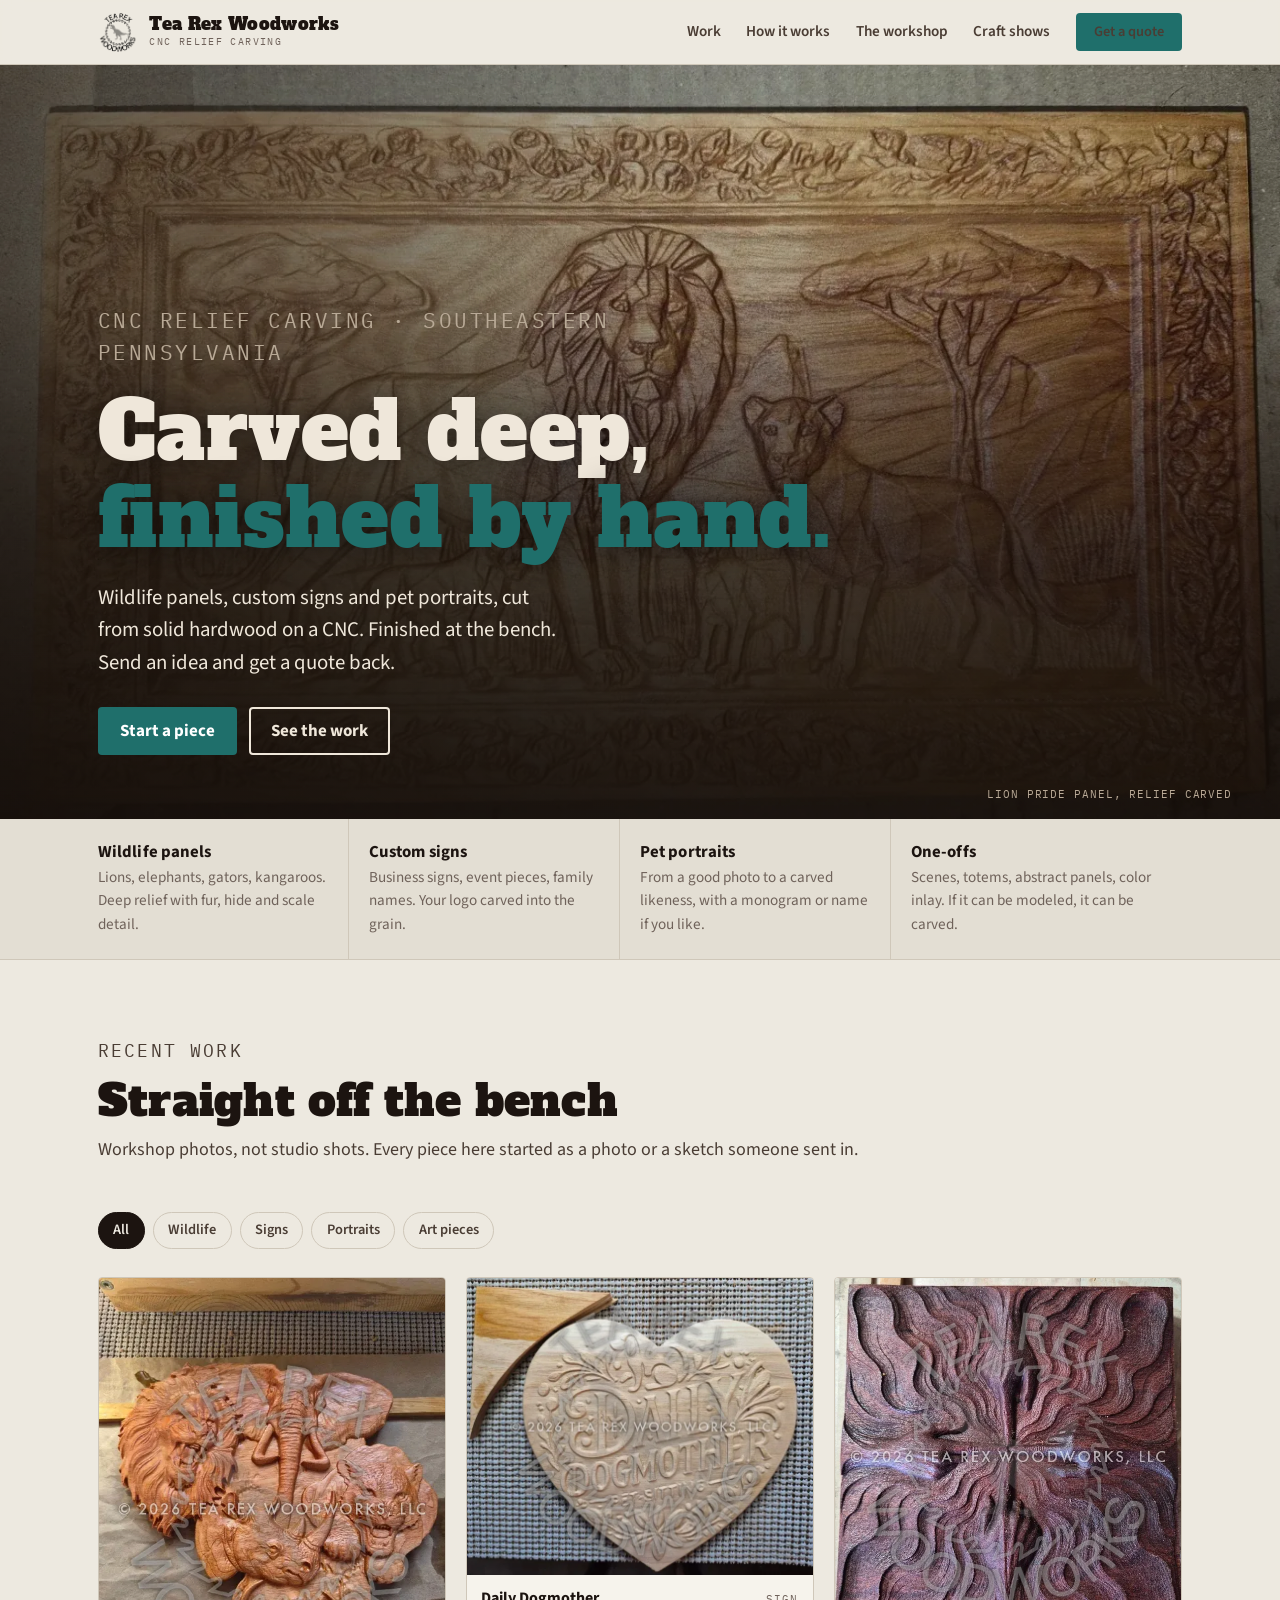
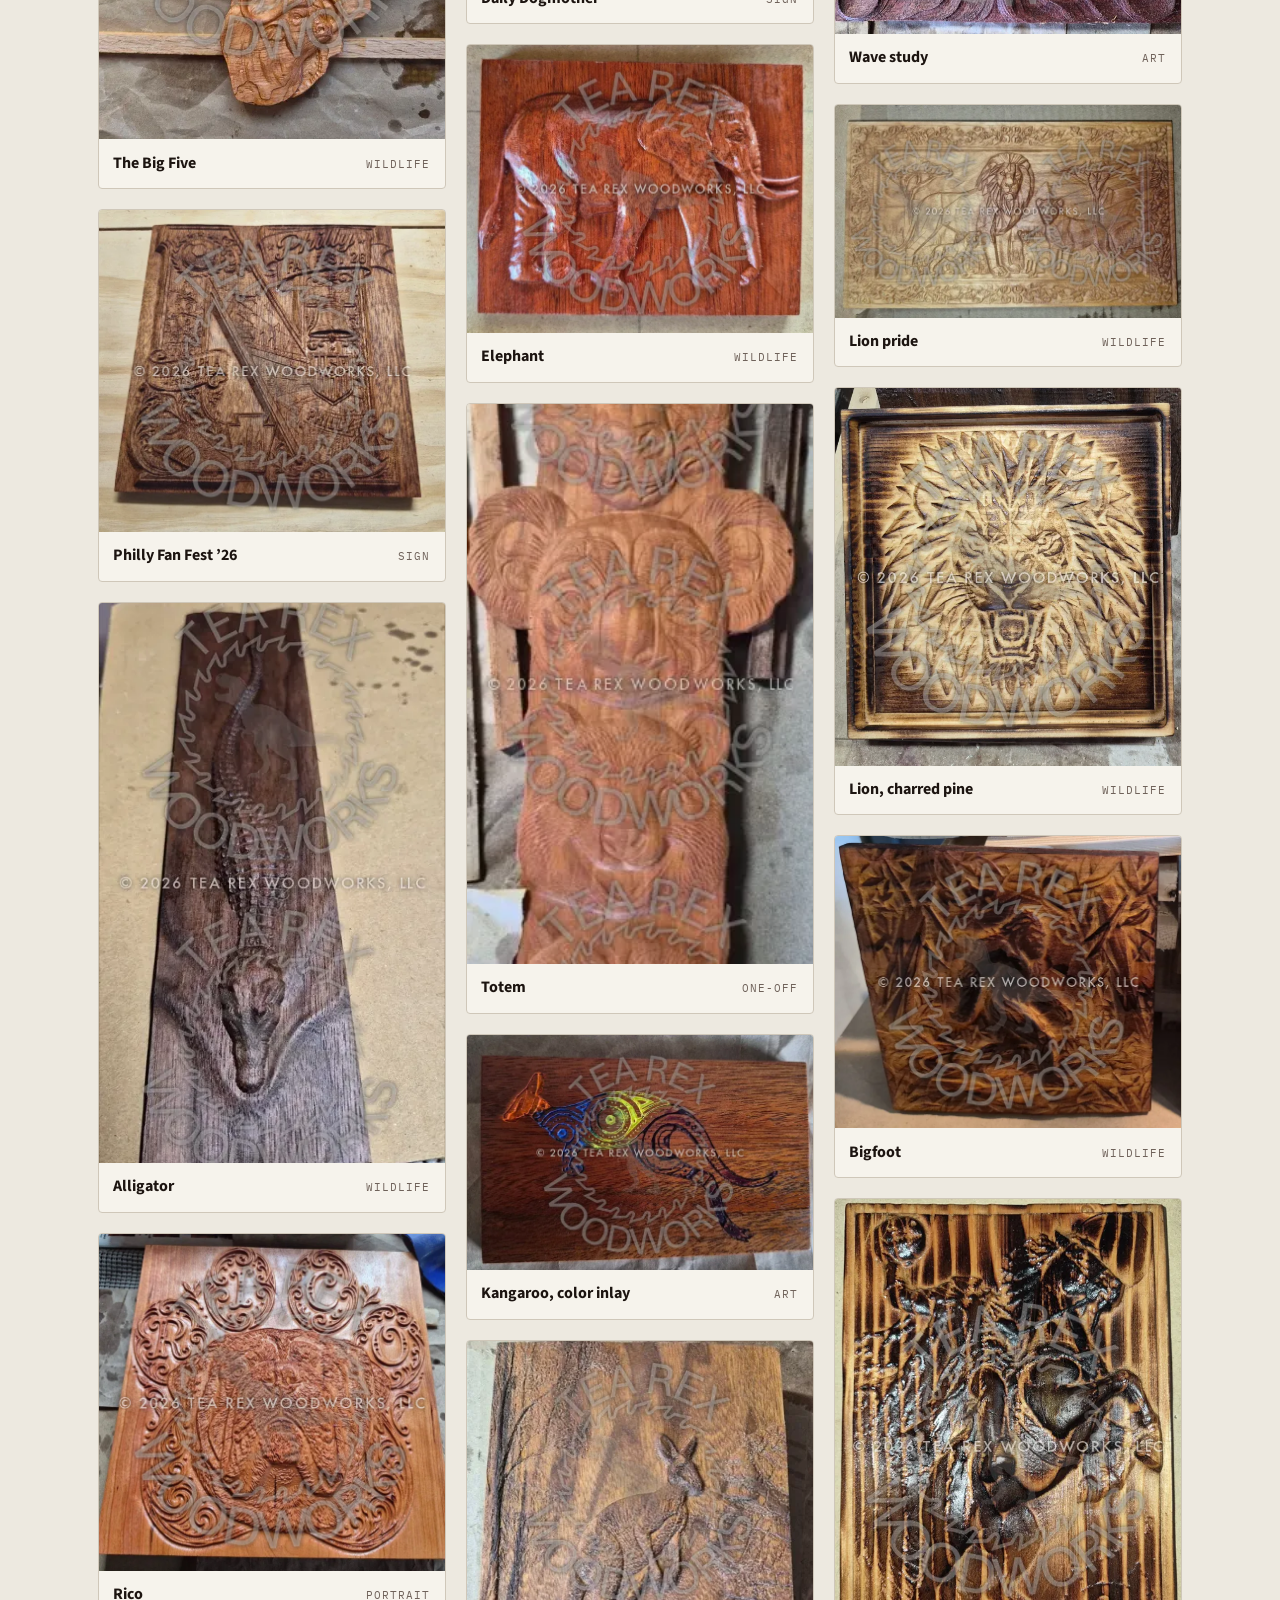
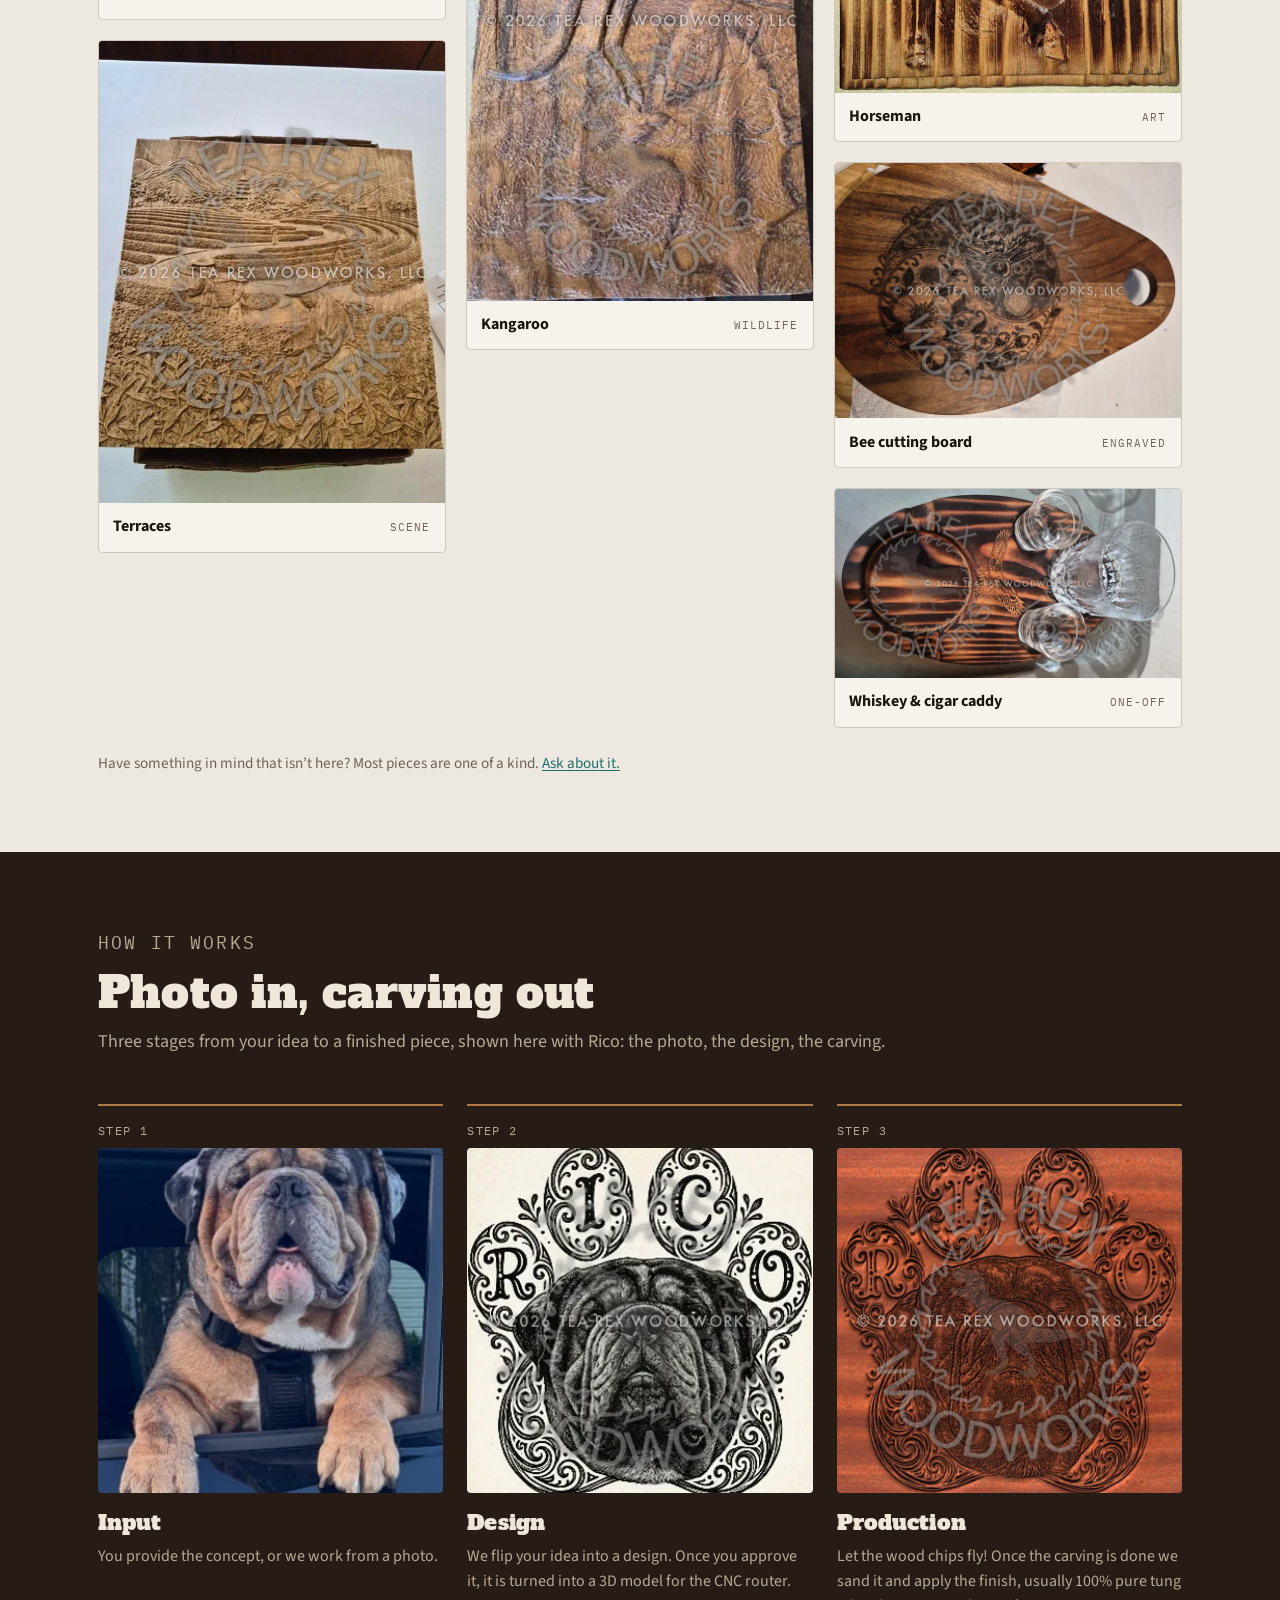
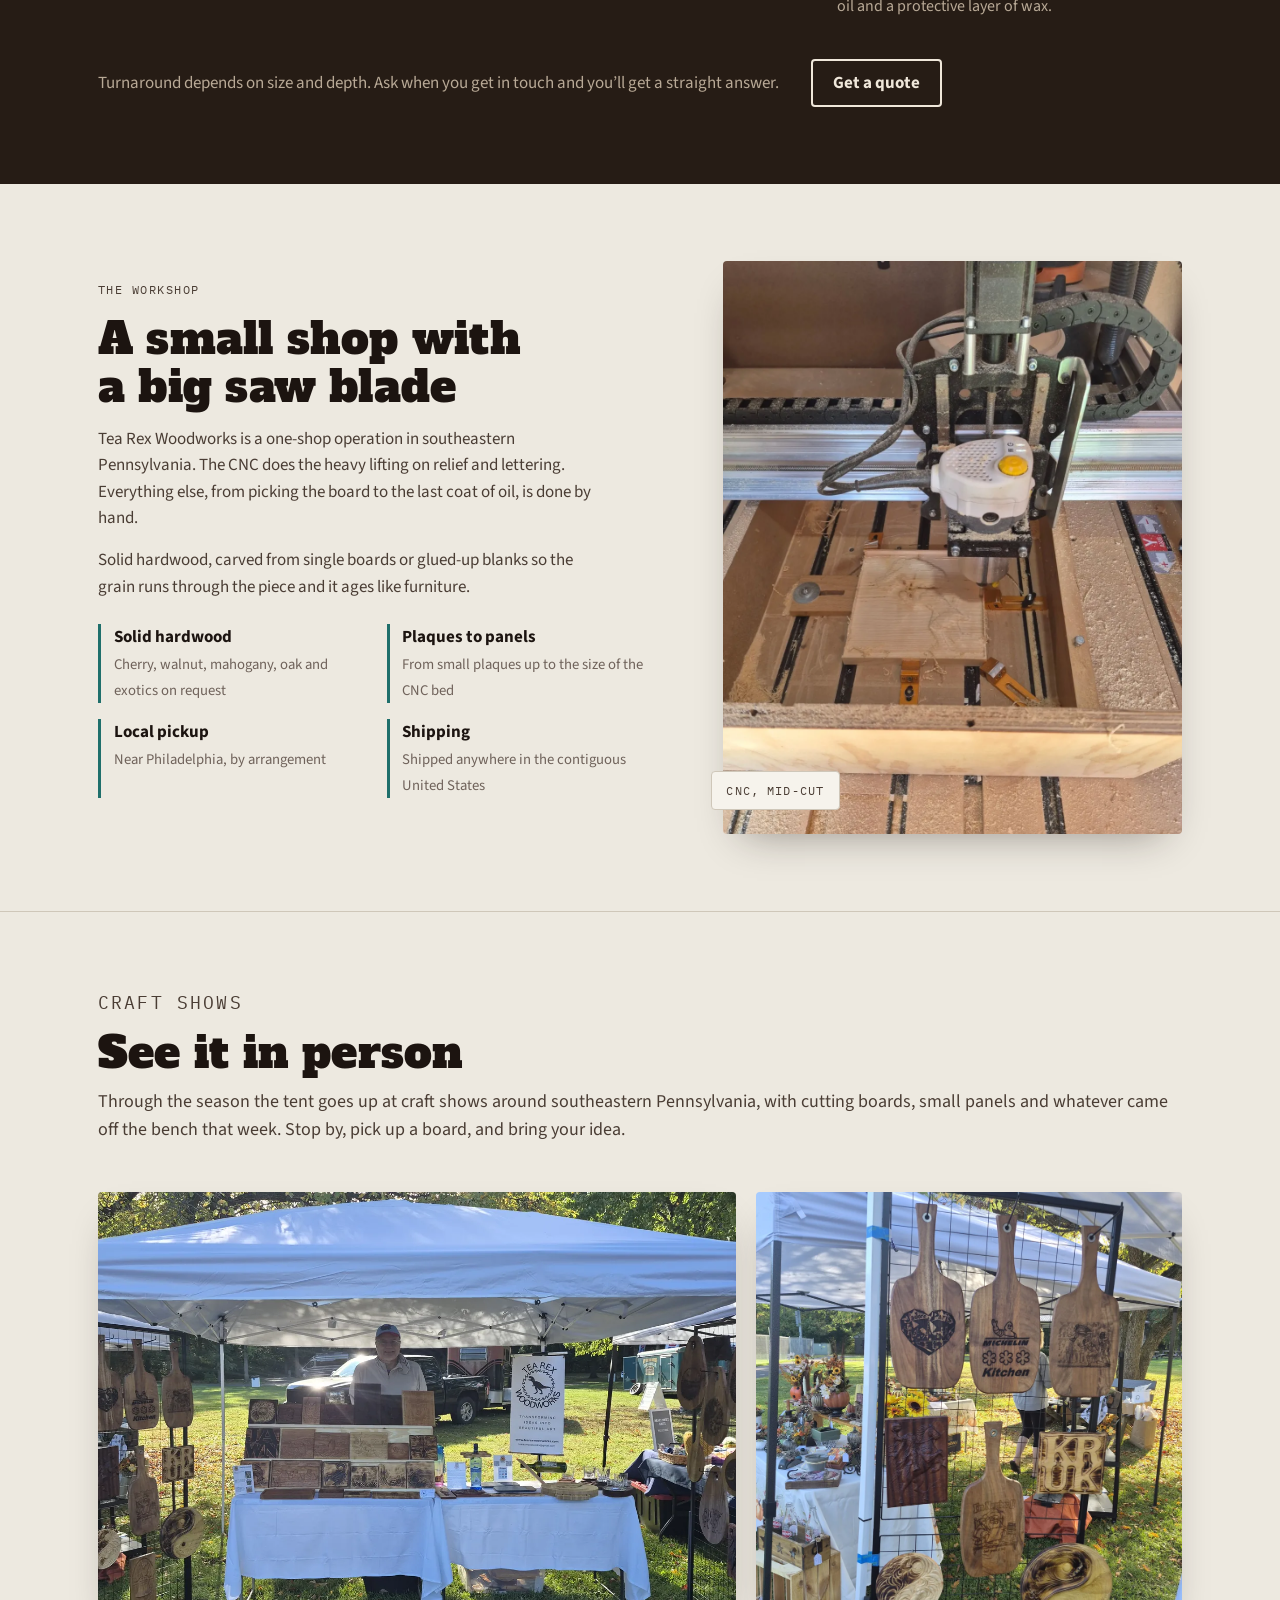
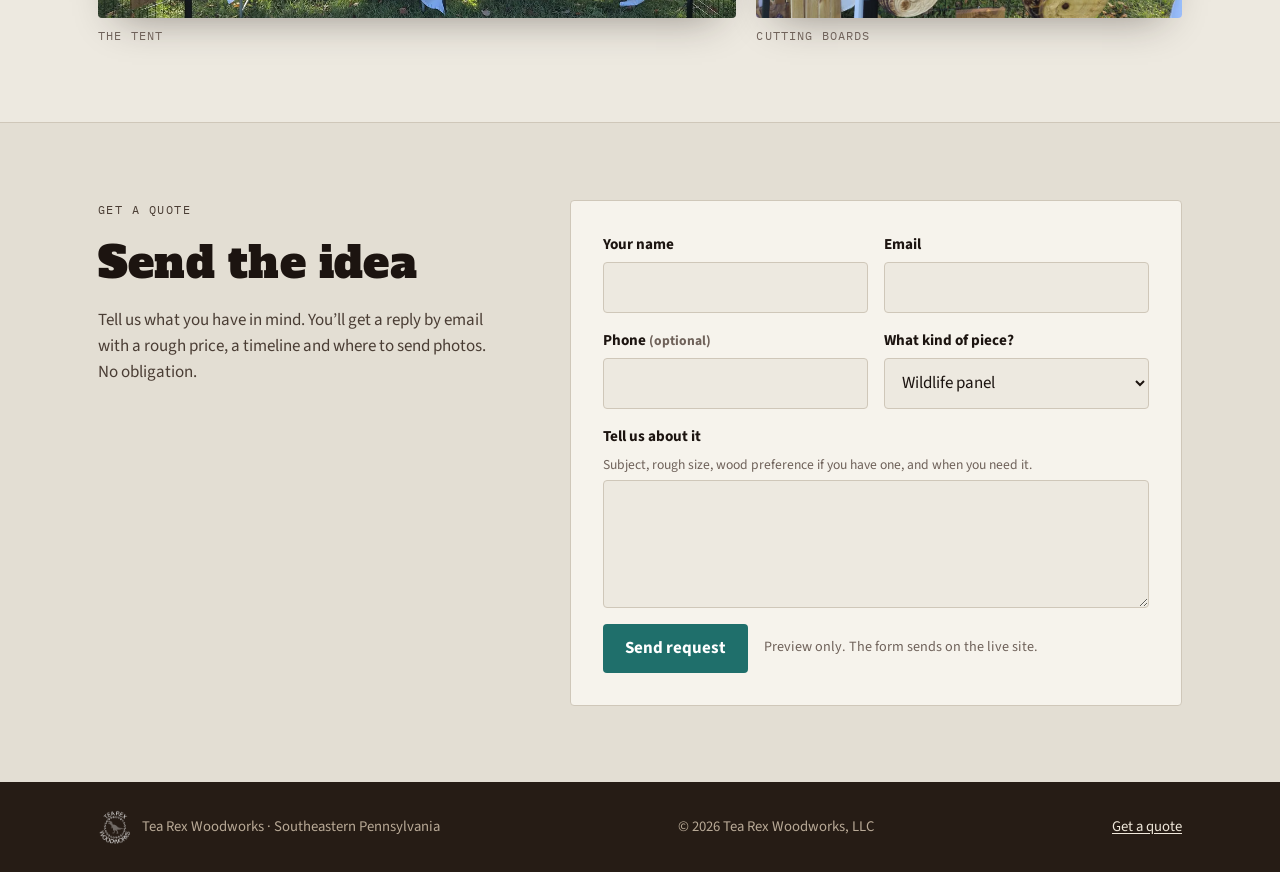
==== commit debf26db: "shipping Signed-off-by: Kevin Griffin <griffin.kev@gmail.com>" ====
--- a/site/index.html
+++ b/site/index.html
@@ -205,7 +205,8 @@
         <ul class="facts">
           <li><strong>Solid hardwood</strong><span>Cherry, walnut, mahogany, oak and exotics on request</span></li>
           <li><strong>Plaques to panels</strong><span>From small plaques up to the size of the CNC bed</span></li>
-          <li><strong>Pickup or ship</strong><span>Local pickup near Philadelphia, or shipped crated</span></li>
+          <li><strong>Local pickup</strong><span>Near Philadelphia, by arrangement</span></li>
+          <li><strong>Shipping</strong><span>Shipped anywhere in the contiguous United States</span></li>
         </ul>
       </div>
       <div class="shop-img">
--- a/site/css/site.css
+++ b/site/css/site.css
@@ -282,7 +282,7 @@
   padding: .6rem .9rem; font-family: var(--mono); font-size: .72rem; letter-spacing: .1em; text-transform: uppercase; color: var(--ink-2);
   box-shadow: var(--shadow);
 }
-.facts { display: grid; grid-template-columns: repeat(3, 1fr); gap: 1rem; margin-top: .5rem; padding: 0; list-style: none; }
+.facts { display: grid; grid-template-columns: repeat(2, 1fr); gap: 1rem; margin-top: .5rem; padding: 0; list-style: none; }
 @media (max-width: 480px) { .facts { grid-template-columns: 1fr; } }
 .facts li { border-left: 3px solid var(--accent); padding-left: .8rem; }
 .facts strong { display: block; font-weight: 700; }
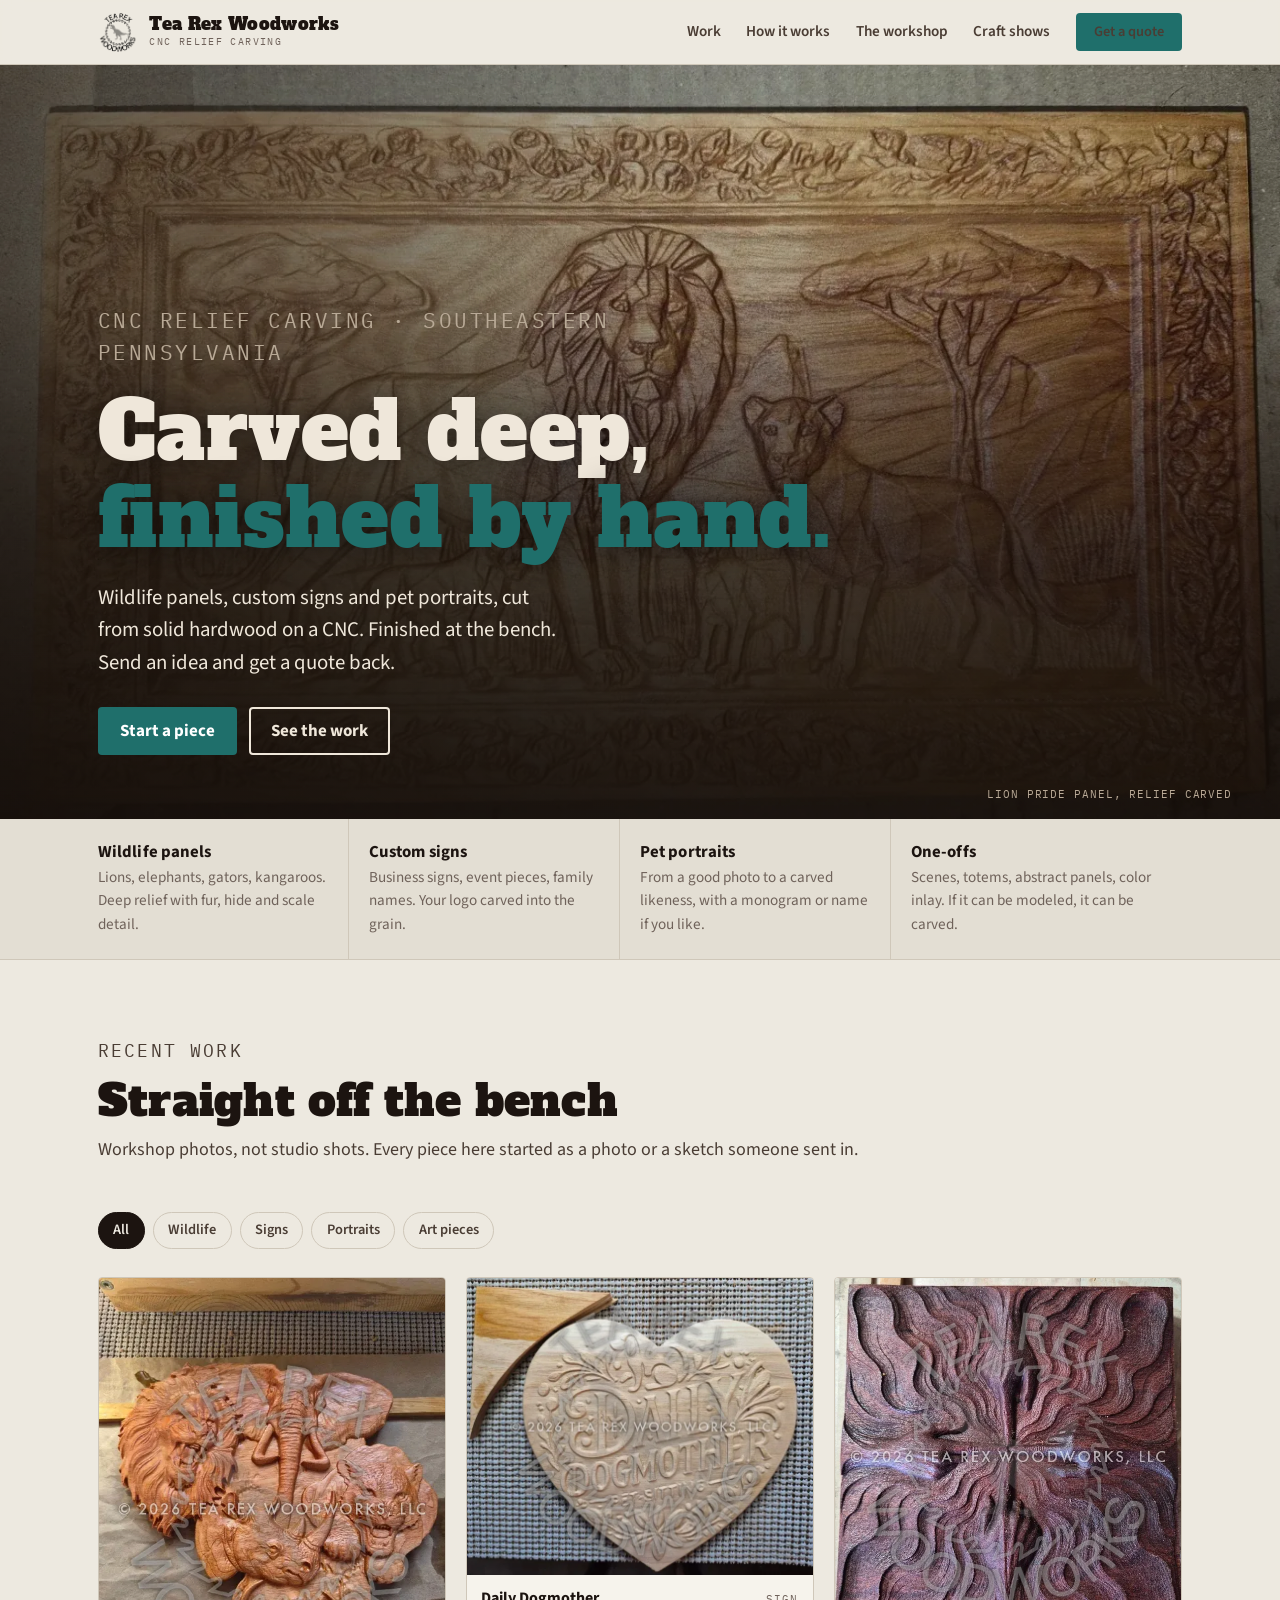
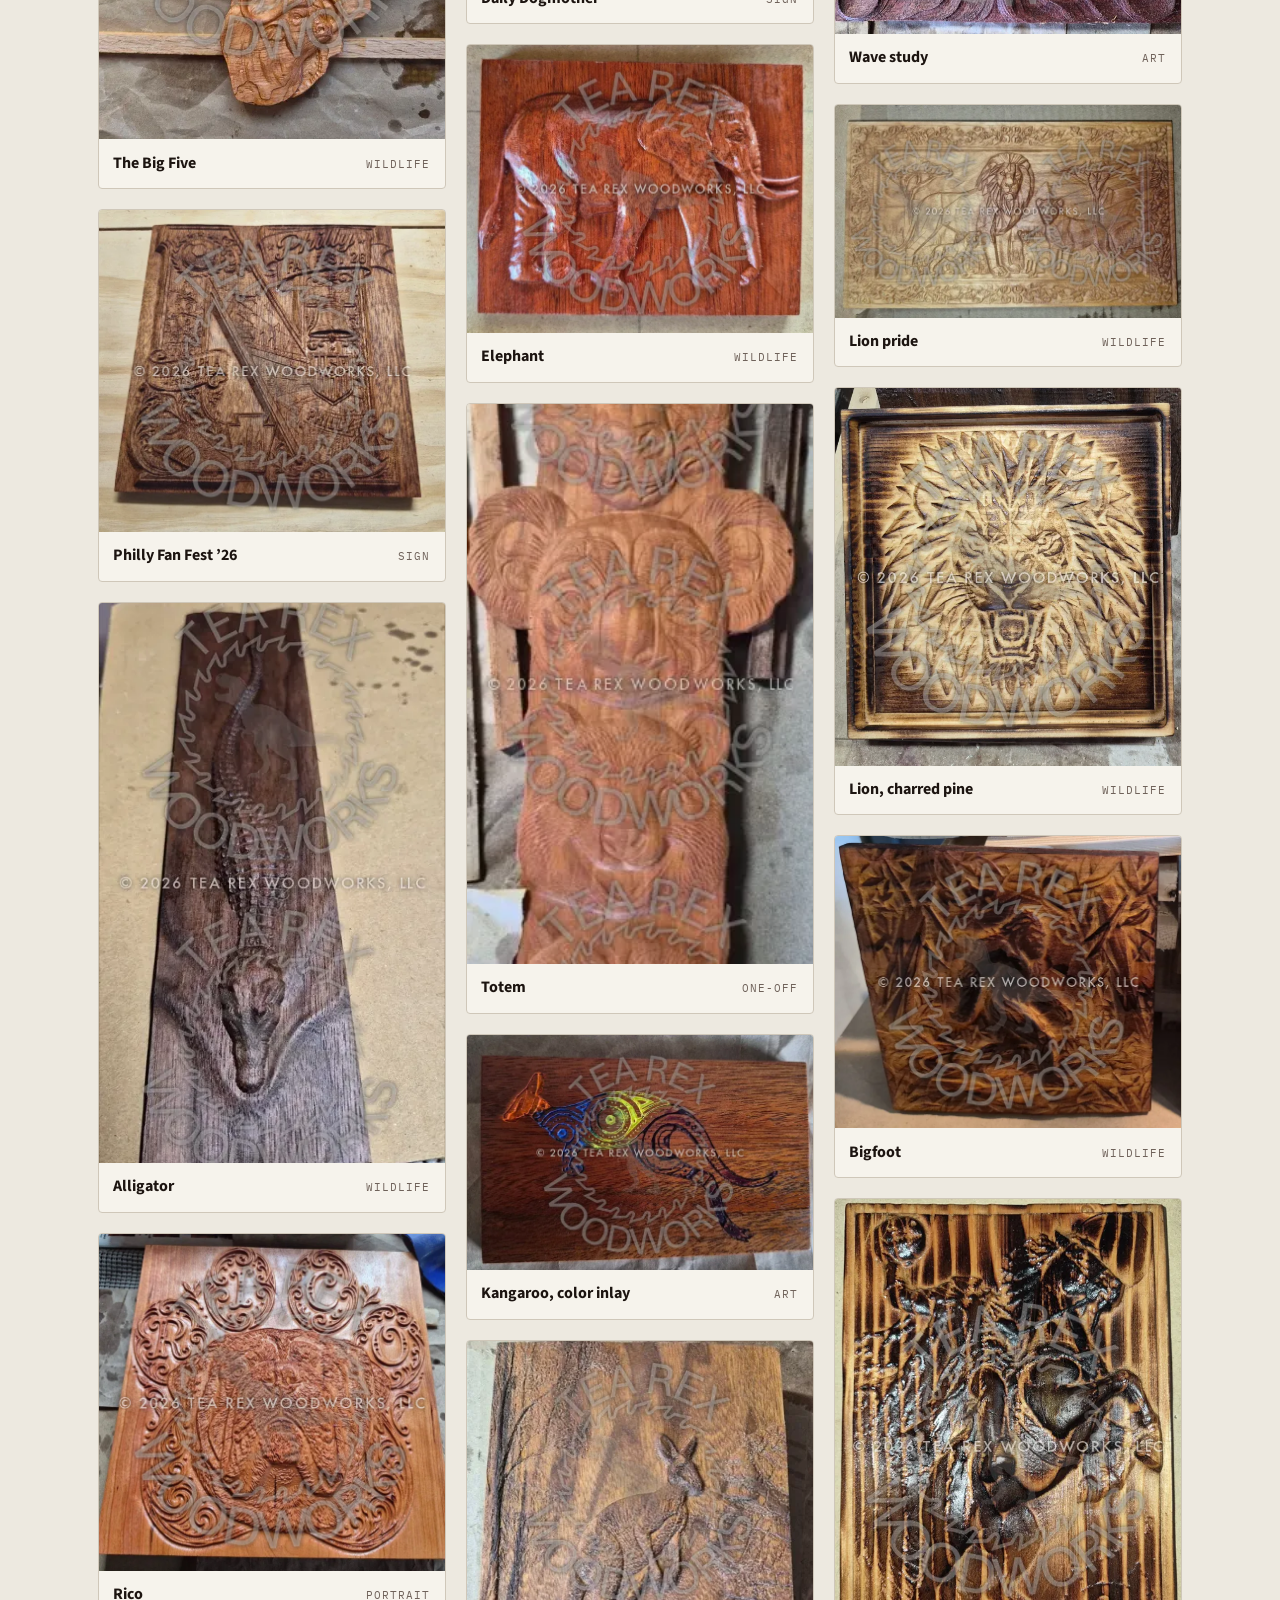
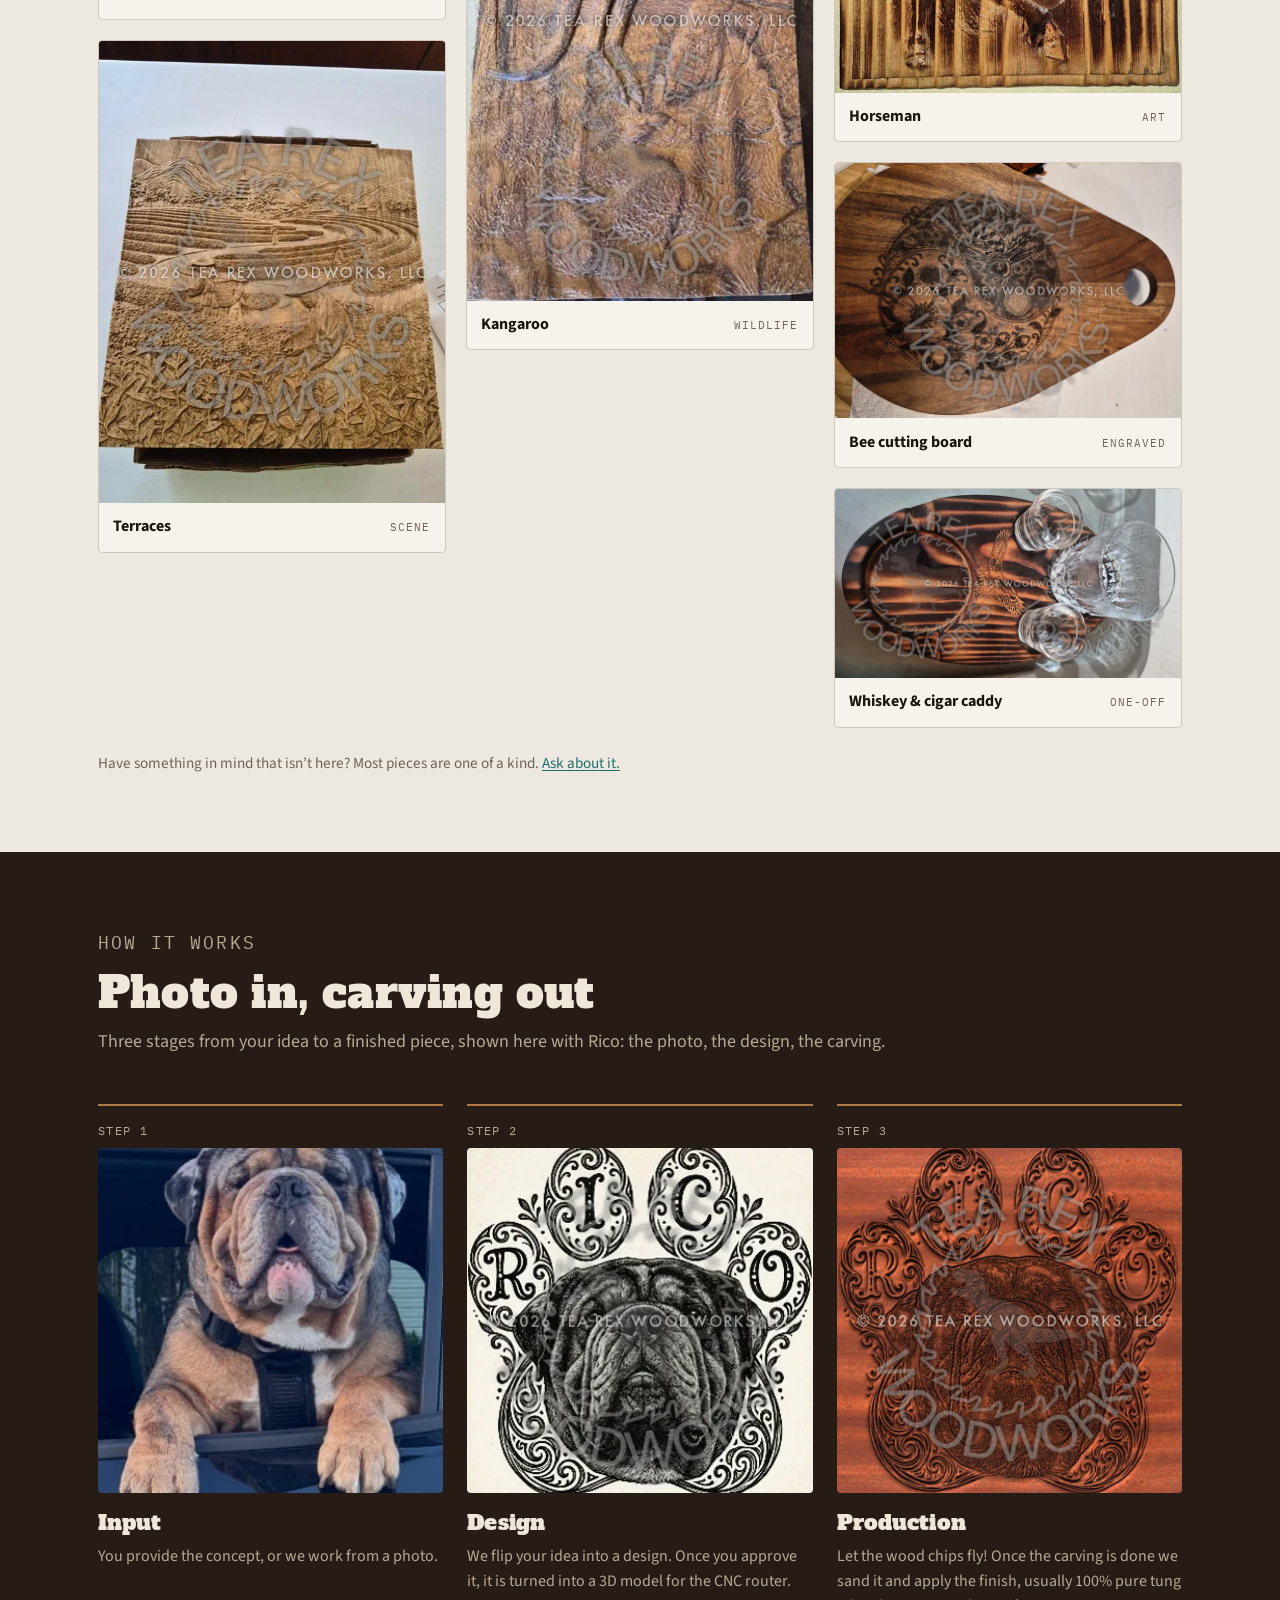
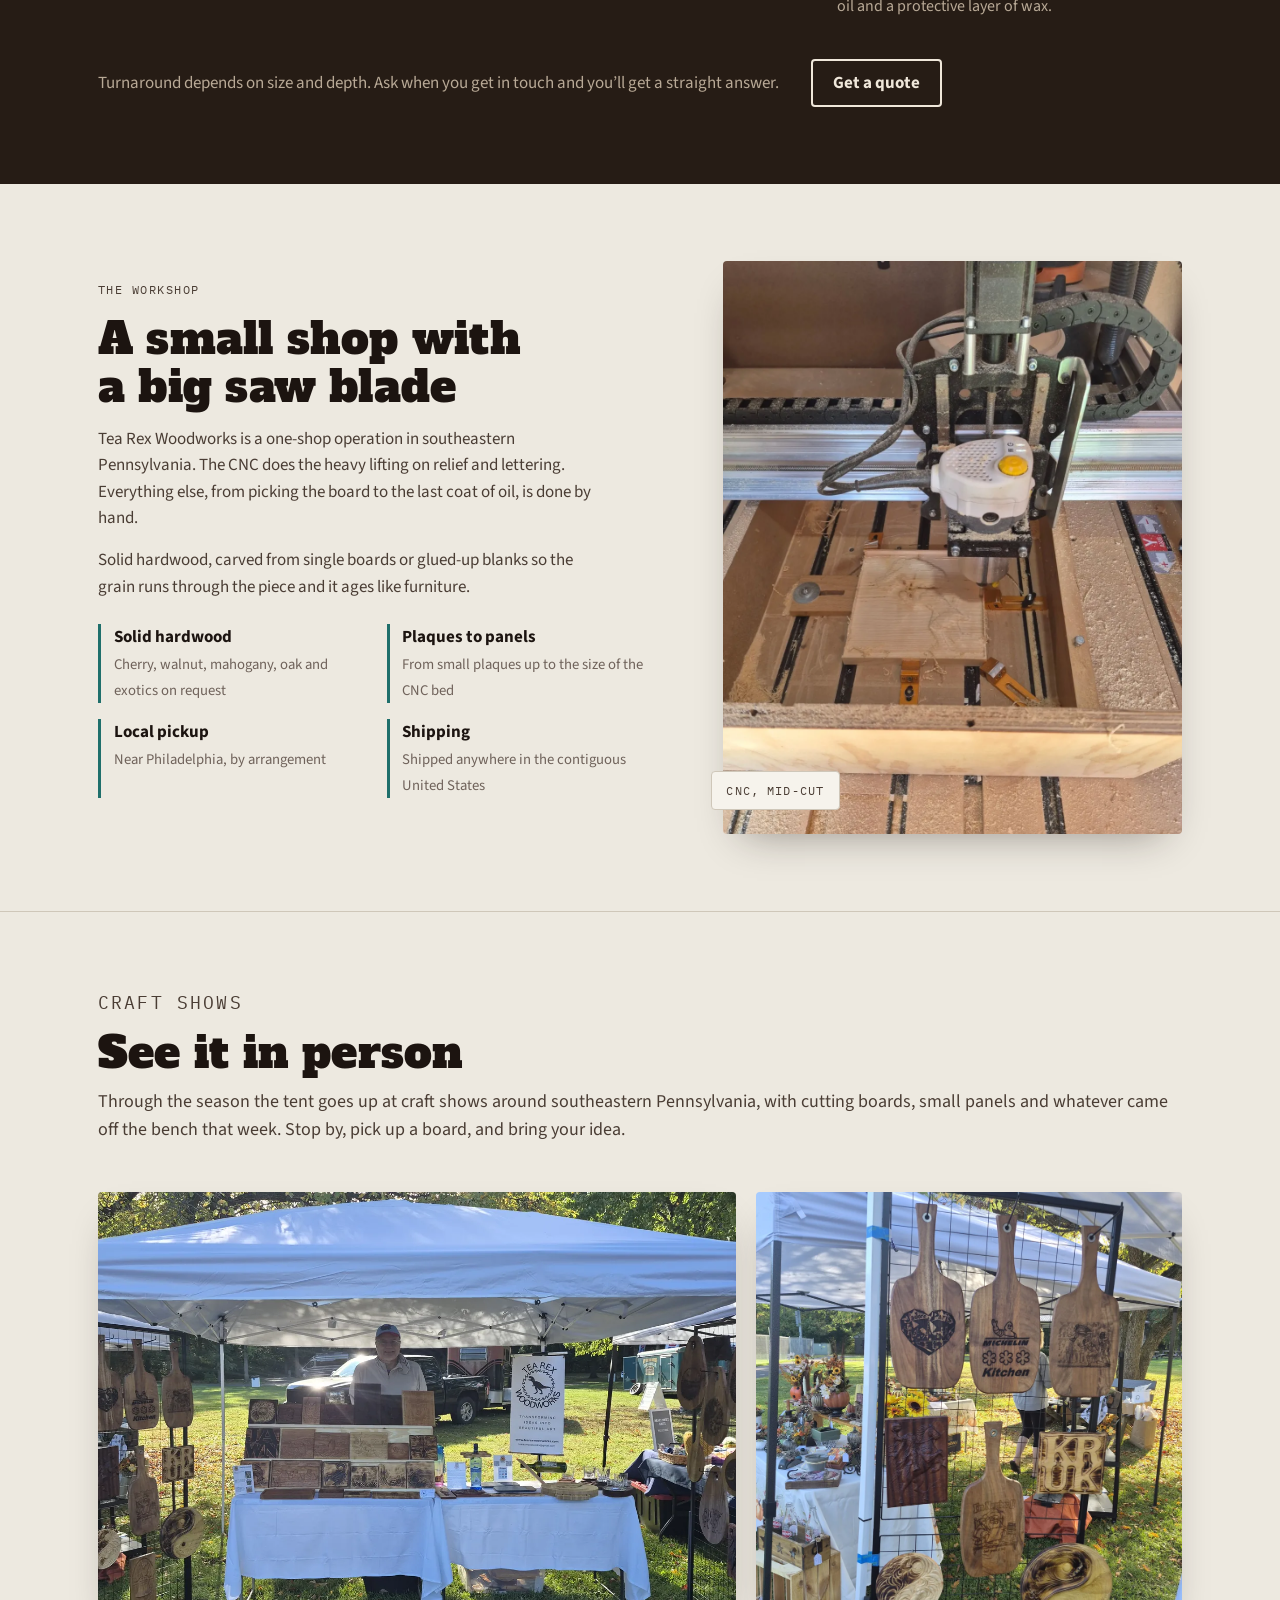
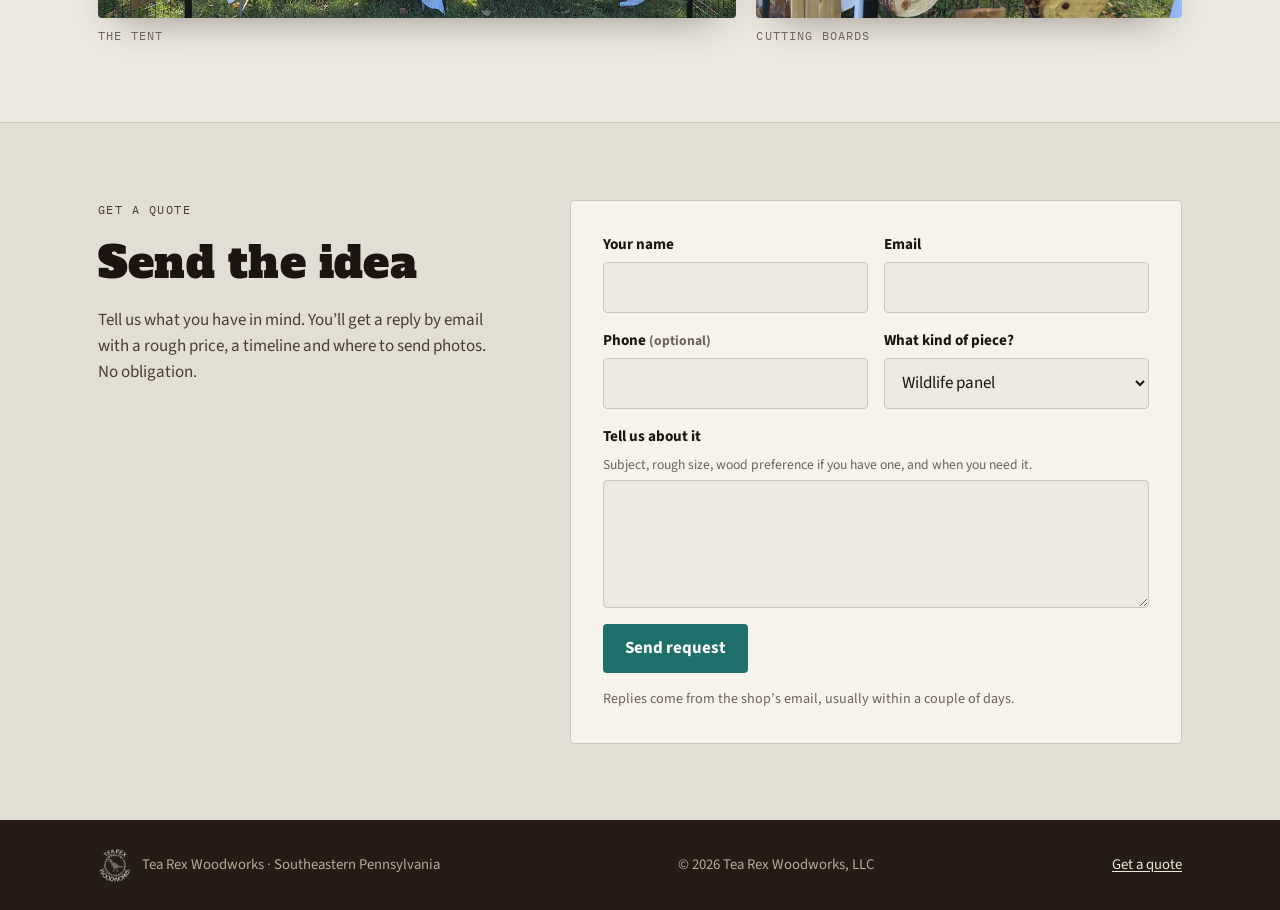
==== commit 125a5442: "cloudflare Signed-off-by: Kevin Griffin <griffin.kev@gmail.com>" ====
--- a/site/index.html
+++ b/site/index.html
@@ -243,7 +243,7 @@
         <h2 id="contact-title">Send the idea</h2>
         <p>Tell us what you have in mind. You’ll get a reply by email with a rough price, a timeline and where to send photos. No obligation.</p>
       </div>
-      <form class="form" id="quote-form" action="contact.php" method="POST">
+      <form class="form" id="quote-form" action="https://tearex-contact.tearexwoodworks.workers.dev/submit" method="POST" data-turnstile-sitekey="">
         <p class="form-status" id="form-status" role="status" hidden></p>
         <input type="hidden" name="_t" id="f-t" value="">
         <input type="text" name="_honey" class="honey" tabindex="-1" autocomplete="off" aria-hidden="true">
@@ -277,6 +277,7 @@
           <small>Subject, rough size, wood preference if you have one, and when you need it.</small>
           <textarea id="f-details" name="details" required minlength="8"></textarea>
         </div>
+        <div class="turnstile" id="turnstile"></div>
         <div class="form-foot">
           <button class="btn btn-primary" type="submit">Send request</button>
           <small id="form-note">Replies come from the shop’s email, usually within a couple of days.</small>
@@ -310,6 +311,6 @@
   </div>
 </dialog>
 
-<script src="js/site.js?v=20260923c" defer></script>
+<script src="js/site.js?v=20261025" defer></script>
 </body>
 </html>
--- a/site/css/site.css
+++ b/site/css/site.css
@@ -325,6 +325,8 @@
 .form-status.is-ok { background: var(--accent-soft); color: var(--ink); border-color: var(--accent); }
 .form-status.is-err { background: var(--surface); color: var(--ink); border-color: var(--wood); }
 .honey { position: absolute; left: -9999px; }
+.turnstile:empty { display: none; }
+.turnstile { margin-top: .25rem; }
 
 /* ---------- footer ---------- */
 .site-footer { background: var(--dark); color: var(--on-dark-muted); font-size: .92rem; }
